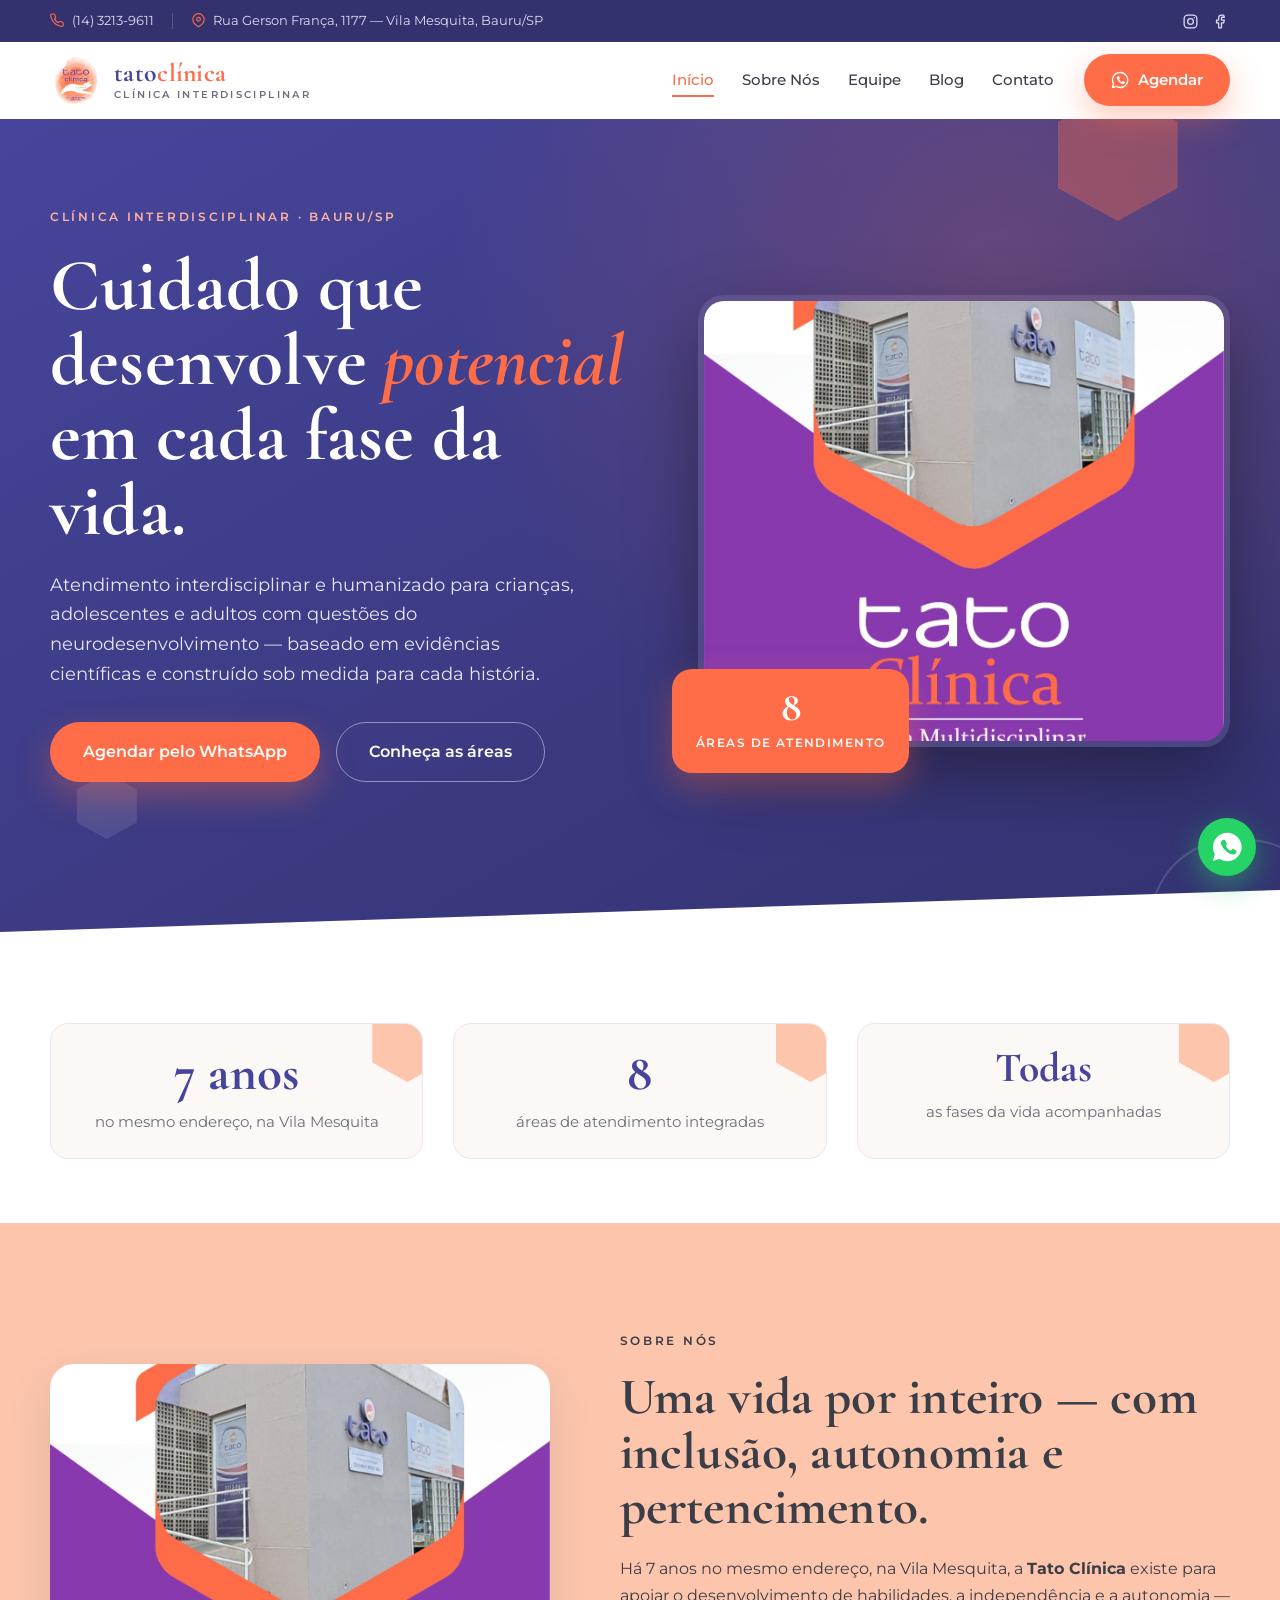
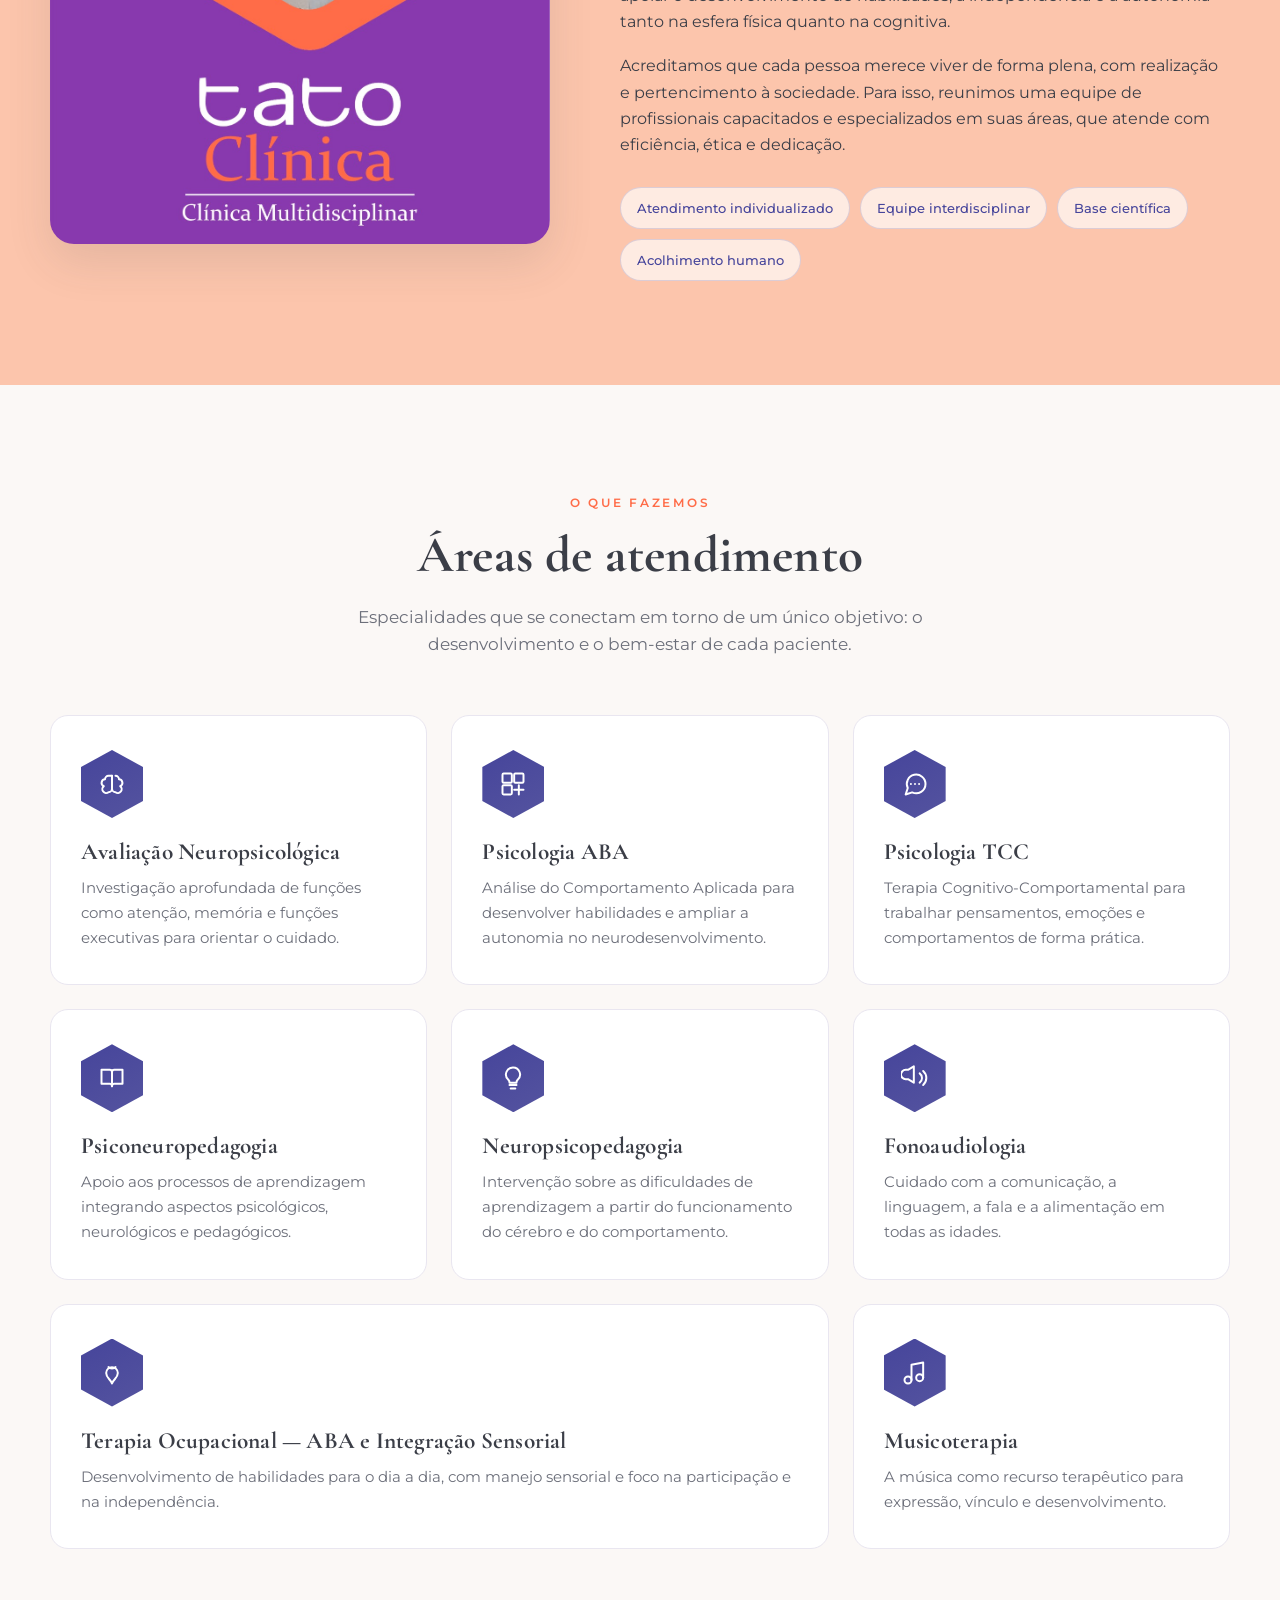
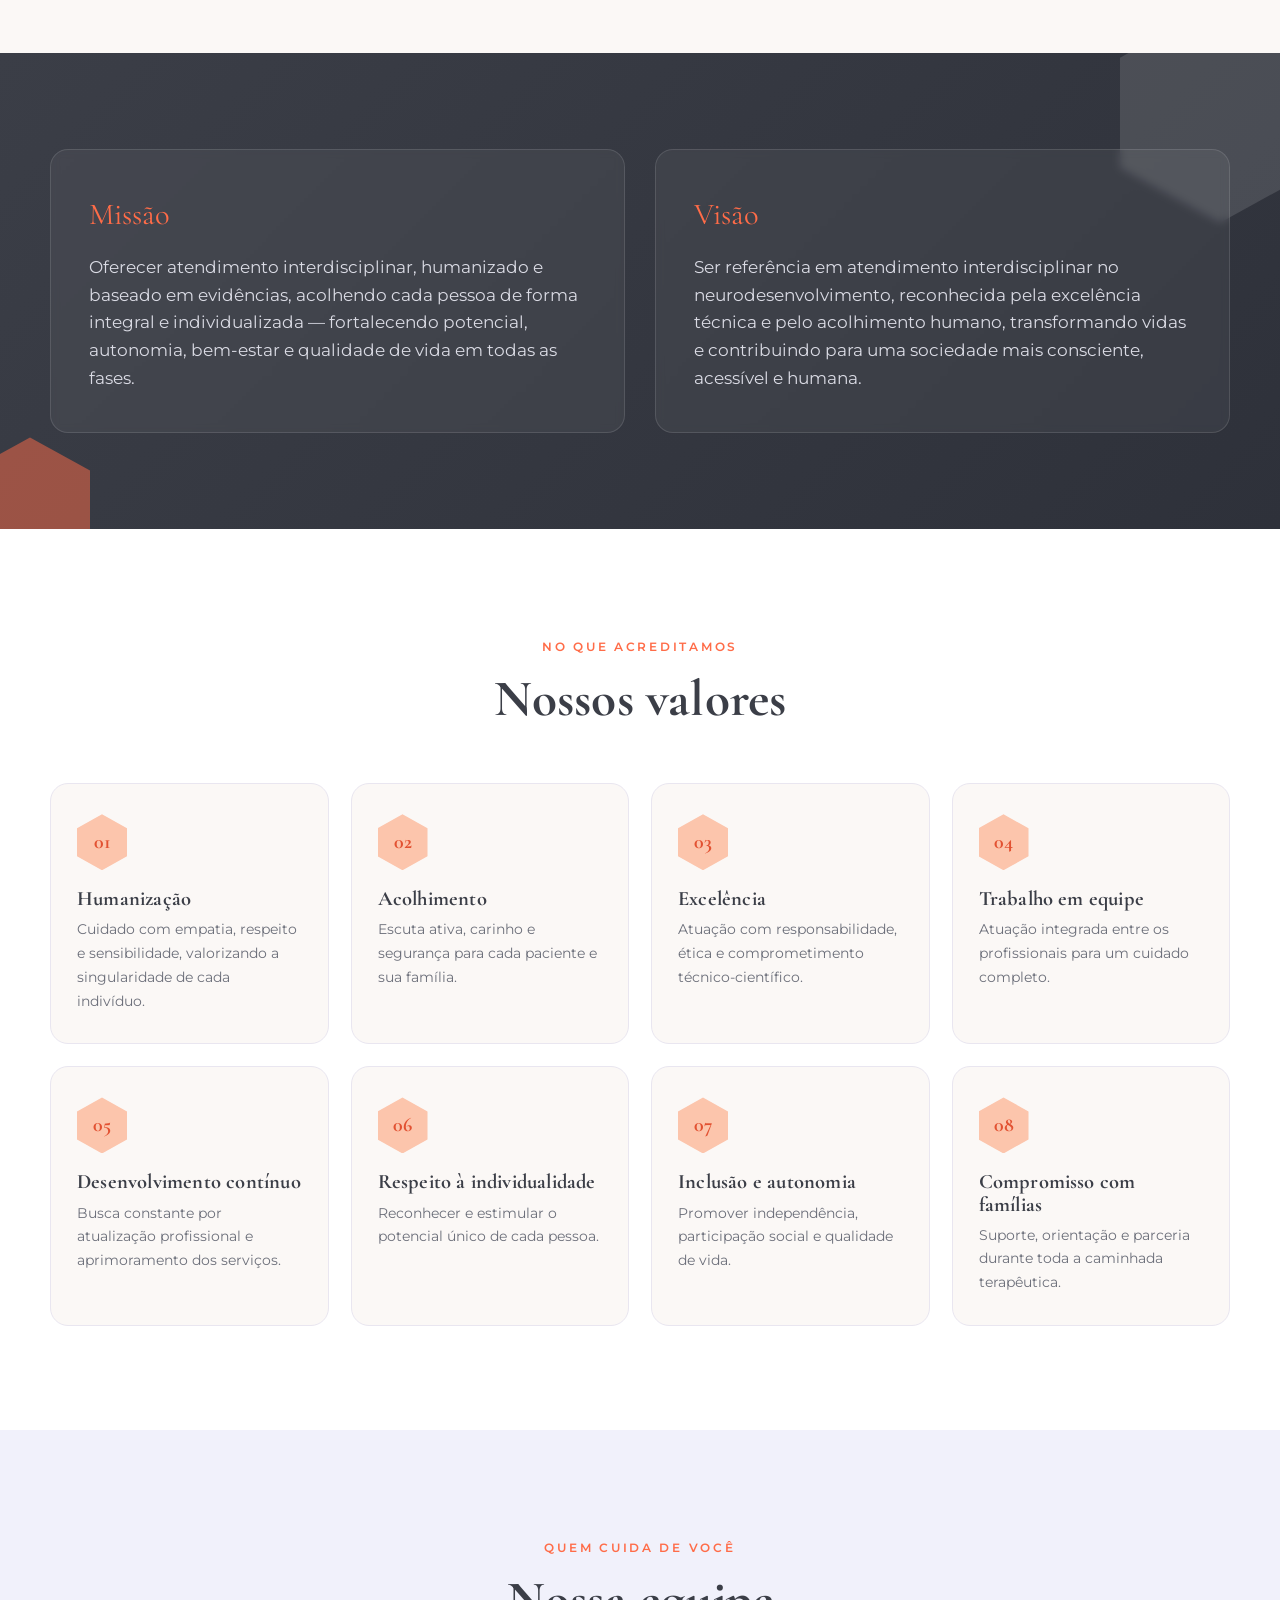
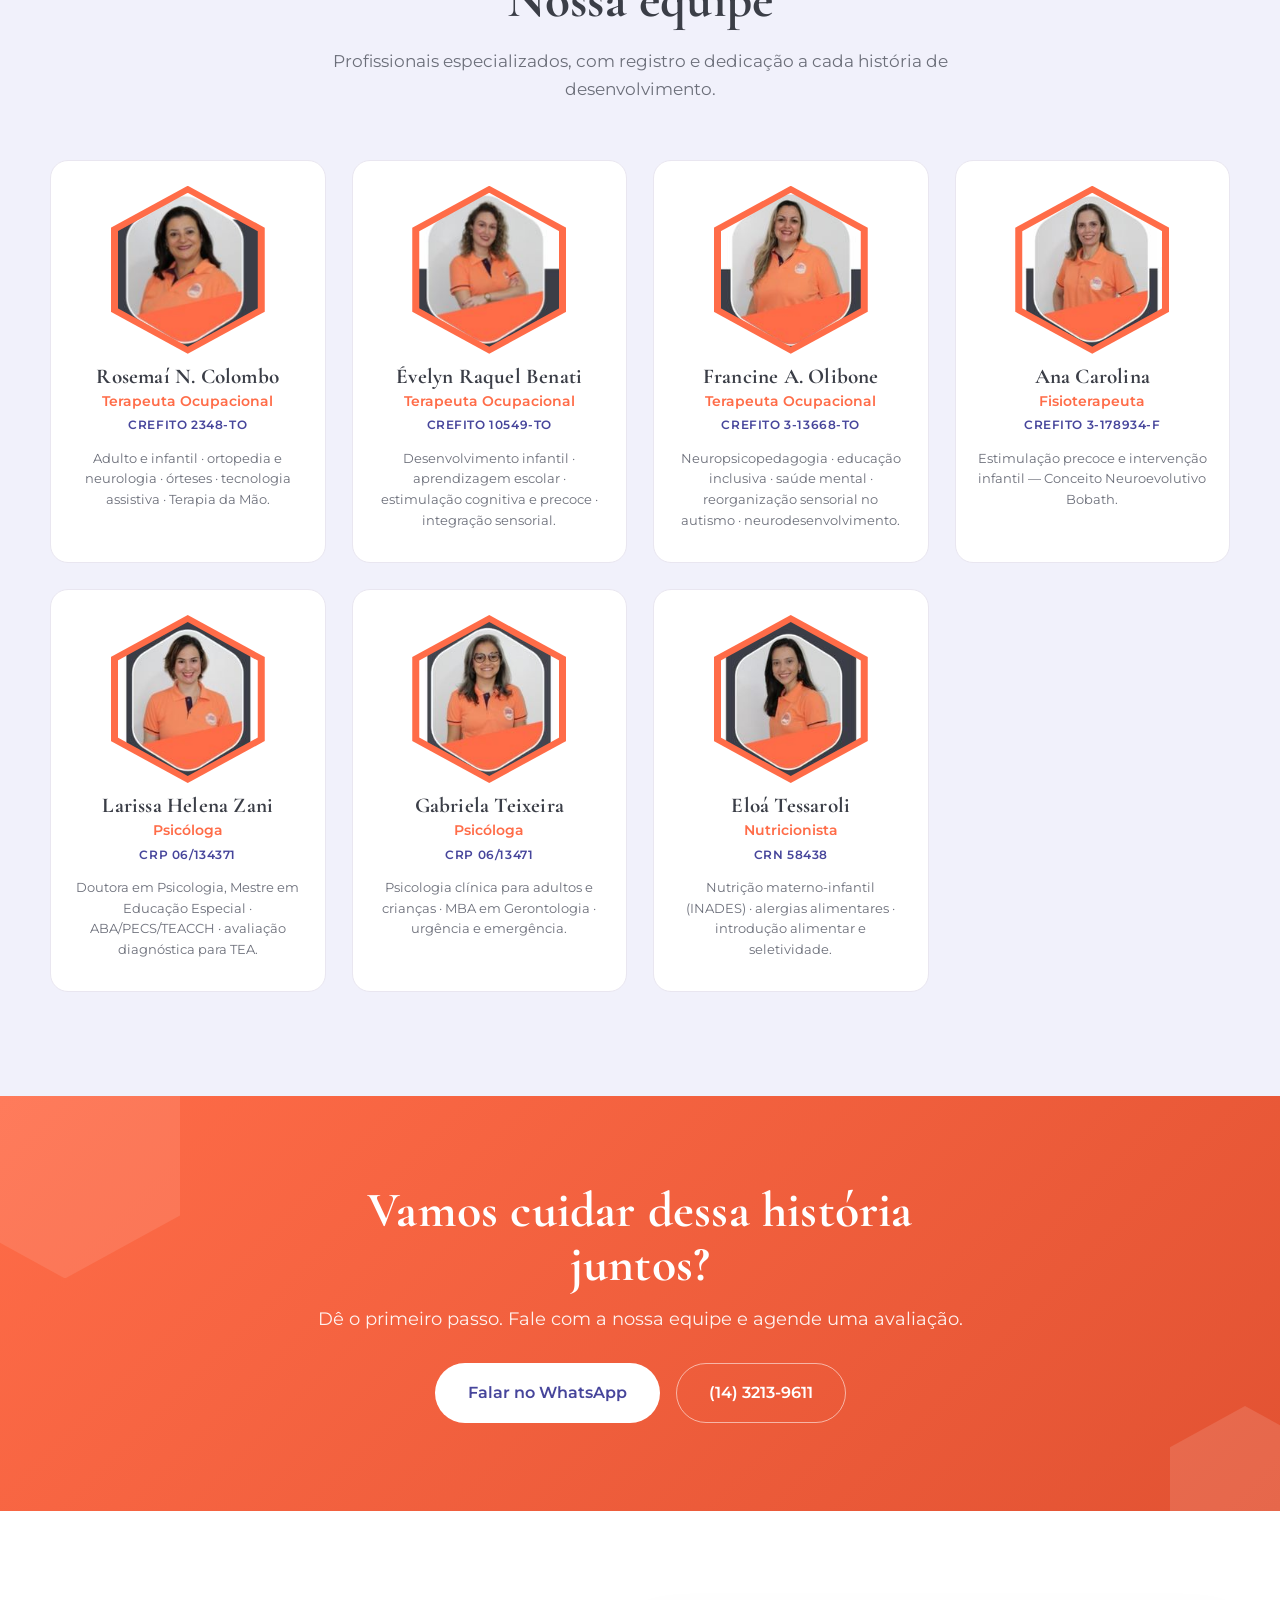
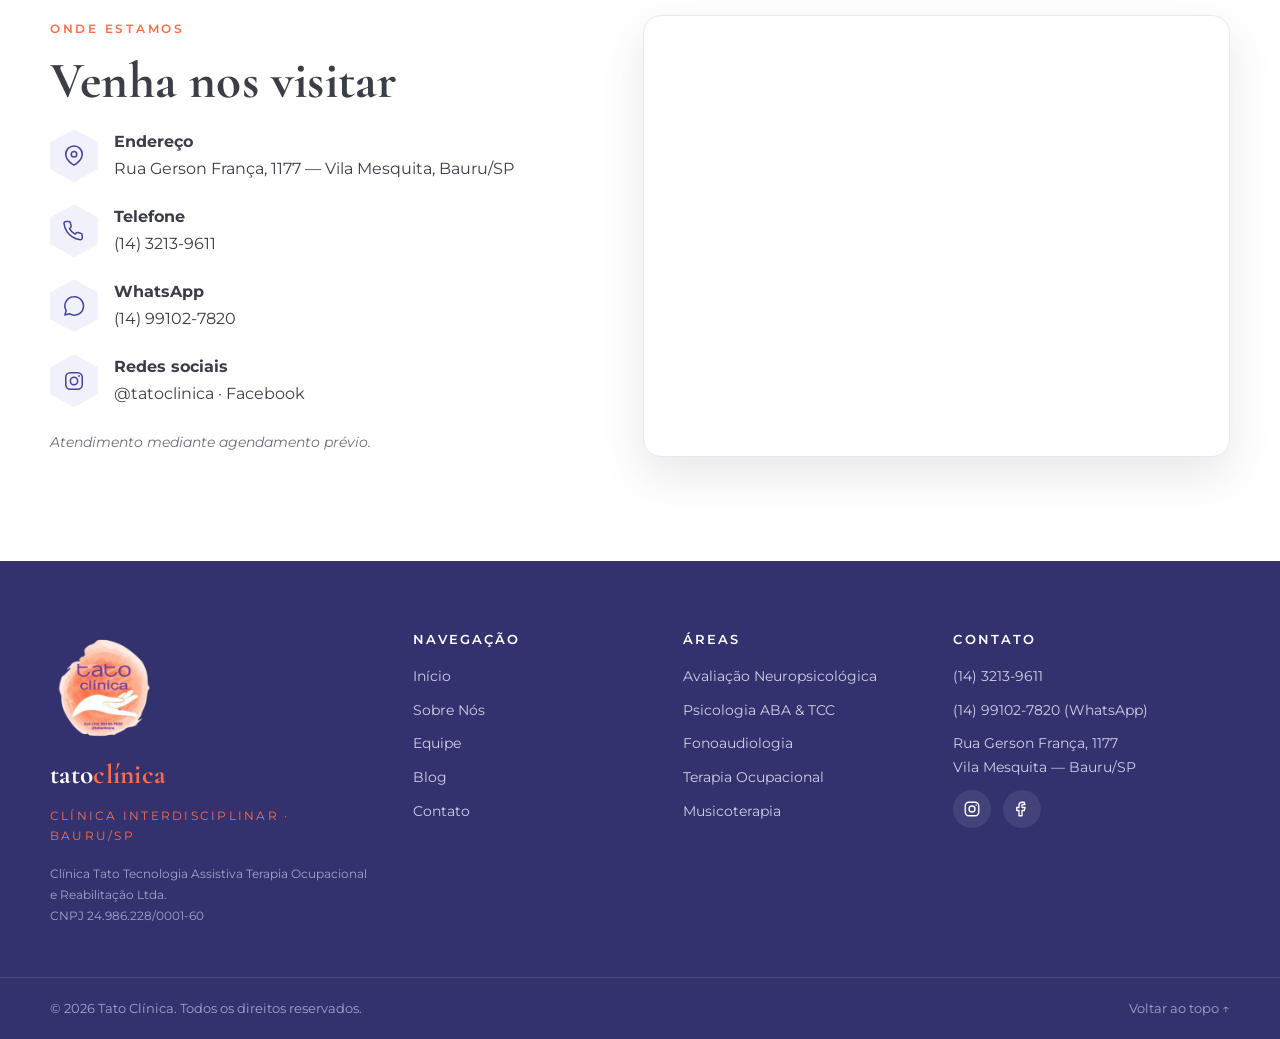
==== index.html @ 5f47b499 "feat: publicacao inicial do site Co-authored-by: Cursor <cursoragent@cursor.com>" ====
<!-- ===================== index.html ===================== -->
<!DOCTYPE html>
<html lang="pt-BR">
<head>
  <meta charset="UTF-8" />
  <meta name="viewport" content="width=device-width, initial-scale=1.0" />
  <title>Tato Clínica — Clínica Interdisciplinar em Bauru/SP</title>
  <meta name="description" content="Clínica interdisciplinar em Bauru/SP. Atendimento humanizado e baseado em evidências para crianças, adolescentes e adultos no neurodesenvolvimento. Há 7 anos na Vila Mesquita." />
  <link rel="apple-touch-icon" sizes="180x180" href="/apple-touch-icon.png" />
  <link rel="icon" type="image/png" sizes="32x32" href="/favicon-32x32.png" />
  <link rel="icon" type="image/png" sizes="16x16" href="/favicon-16x16.png" />
  <link rel="icon" href="/favicon.ico" />
  <link rel="manifest" href="/assets/img/site.webmanifest" />
  <meta name="theme-color" content="#ffffff" />

  <link rel="preconnect" href="https://fonts.googleapis.com">
  <link rel="preconnect" href="https://fonts.gstatic.com" crossorigin>
  <link href="https://fonts.googleapis.com/css2?family=Cormorant+Garamond:ital,wght@0,500;0,600;0,700;1,600&family=Montserrat:wght@400;500;600&display=swap" rel="stylesheet">

  <link rel="stylesheet" href="style.css" />
</head>
<body>

  <!-- ============ TOP BAR ============ -->
  <div class="topbar">
    <div class="container topbar__inner">
      <span class="topbar__item">
        <svg class="ic" viewBox="0 0 24 24" aria-hidden="true"><path d="M21 16.5v3a2 2 0 0 1-2.2 2 19.8 19.8 0 0 1-8.6-3.1 19.5 19.5 0 0 1-6-6A19.8 19.8 0 0 1 1.1 3.8 2 2 0 0 1 3.1 1.6h3a2 2 0 0 1 2 1.7c.1 1 .4 1.9.7 2.8a2 2 0 0 1-.5 2.1L7.1 9.4a16 16 0 0 0 6 6l1.2-1.2a2 2 0 0 1 2.1-.5c.9.3 1.8.6 2.8.7a2 2 0 0 1 1.7 2Z"/></svg>
        (14) 3213-9611
      </span>
      <span class="topbar__divider" aria-hidden="true"></span>
      <span class="topbar__item">
        <svg class="ic" viewBox="0 0 24 24" aria-hidden="true"><path d="M21 10c0 7-9 12-9 12s-9-5-9-12a9 9 0 0 1 18 0Z"/><circle cx="12" cy="10" r="3"/></svg>
        Rua Gerson França, 1177 — Vila Mesquita, Bauru/SP
      </span>
      <span class="topbar__social">
        <a href="https://instagram.com/tatoclinica" target="_blank" rel="noopener" aria-label="Instagram da Tato Clínica">
          <svg class="ic" viewBox="0 0 24 24" aria-hidden="true"><rect x="3" y="3" width="18" height="18" rx="5"/><circle cx="12" cy="12" r="4"/><circle cx="17.5" cy="6.5" r="1" fill="currentColor" stroke="none"/></svg>
        </a>
        <a href="https://facebook.com/tatoclinica" target="_blank" rel="noopener" aria-label="Facebook da Tato Clínica">
          <svg class="ic" viewBox="0 0 24 24" aria-hidden="true"><path d="M15 3h-3a4 4 0 0 0-4 4v3H5v4h3v7h4v-7h3l1-4h-4V7a1 1 0 0 1 1-1h3Z"/></svg>
        </a>
      </span>
    </div>
  </div>

  <!-- ============ HEADER / NAV ============ -->
  <header class="site-header" id="topo">
    <div class="container header__inner">
      <a href="/" class="brand" aria-label="Tato Clínica — início">
        <span class="brand__mark">
          <img src="assets/img/logo-fundo-claro-tatoclinica_.png" alt="Logo da Tato Clínica" />
        </span>
        <span class="brand__text">
          <span class="brand__word">tato<em>clínica</em></span>
          <span class="brand__sub">Clínica Interdisciplinar</span>
        </span>
      </a>

      <nav class="nav" id="primary-nav" aria-label="Navegação principal">
        <ul class="nav__list">
          <li><a href="/" class="nav__link is-active">Início</a></li>
          <li><a href="/sobre/" class="nav__link">Sobre Nós</a></li>
          <li><a href="/equipe/" class="nav__link">Equipe</a></li>
          <li><a href="/blog/" class="nav__link">Blog</a></li>
          <li><a href="/contato/" class="nav__link">Contato</a></li>
        </ul>
        <a class="btn btn--coral nav__cta" href="https://wa.me/5514991027820?text=Ol%C3%A1!%20Gostaria%20de%20agendar%20um%20atendimento%20na%20Tato%20Cl%C3%ADnica." target="_blank" rel="noopener">
          <svg class="ic" viewBox="0 0 24 24" aria-hidden="true"><path d="M12 2a10 10 0 0 0-8.6 15l-1.3 4.7 4.8-1.3A10 10 0 1 0 12 2Z"/><path d="M8.5 7.5c.3-.6.6-.6.9-.6h.7c.2 0 .5 0 .7.5l.9 2c.1.3.1.5 0 .7l-.5.7c-.1.2-.2.4 0 .7a7 7 0 0 0 3 3c.3.1.5.1.7-.1l.7-.8c.2-.2.4-.2.7-.1l2 1c.4.2.4.4.4.6 0 1.1-.9 2.1-2 2.2-.6 0-1.4.1-4.4-1.6a11 11 0 0 1-4-4.6c-.6-1.3-.6-2.4-.4-3z" fill="#fff" stroke="none"/></svg>
          Agendar
        </a>
        <button class="nav__close" id="navClose" aria-label="Fechar menu">&times;</button>
      </nav>

      <button class="hamburger" id="hamburger" aria-label="Abrir menu" aria-expanded="false" aria-controls="primary-nav">
        <span></span><span></span><span></span>
      </button>
    </div>
  </header>
  <div class="nav-overlay" id="navOverlay"></div>

  <main>

    <!-- ============ HERO ============ -->
    <section class="hero" id="inicio">
      <div class="hero__deco" aria-hidden="true">
        <span class="hex hex--a"></span>
        <span class="hex hex--b"></span>
        <span class="hex hex--c"></span>
        <span class="hex hex--ring"></span>
      </div>

      <div class="container hero__inner">
        <div class="hero__content">
          <p class="eyebrow eyebrow--light" data-reveal>Clínica Interdisciplinar · Bauru/SP</p>
          <h1 class="hero__title" data-reveal>
            Cuidado que desenvolve <em>potencial</em> em cada fase da vida.
          </h1>
          <p class="hero__lead" data-reveal>
            Atendimento interdisciplinar e humanizado para crianças, adolescentes e adultos com
            questões do neurodesenvolvimento — baseado em evidências científicas e construído
            sob medida para cada história.
          </p>
          <div class="hero__actions" data-reveal>
            <a class="btn btn--coral btn--lg" href="https://wa.me/5514991027820?text=Ol%C3%A1!%20Gostaria%20de%20agendar%20uma%20avalia%C3%A7%C3%A3o%20na%20Tato%20Cl%C3%ADnica." target="_blank" rel="noopener">
              Agendar pelo WhatsApp
            </a>
            <a class="btn btn--ghost btn--lg" href="#areas">Conheça as áreas</a>
          </div>
          <p class="hero__trust" data-reveal>
            <span class="hero__dot"></span> Há 7 anos no mesmo endereço, na Vila Mesquita.
          </p>
        </div>

        <div class="hero__visual" data-reveal>
          <figure class="hero__figure">
            <img src="assets/img/cartaz-tatoclinica.jpg" alt="Tato Clínica — ambiente de acolhimento e cuidado" loading="eager" />
          </figure>
          <div class="hero__badge">
            <strong>8</strong>
            <span>áreas de atendimento</span>
          </div>
        </div>
      </div>

      <div class="hero__wave" aria-hidden="true"></div>
    </section>

    <!-- ============ STATS ============ -->
    <section class="stats" aria-label="Números da clínica">
      <div class="container stats__grid">
        <div class="stat" data-reveal>
          <span class="stat__num" data-count="7" data-suffix=" anos">0</span>
          <span class="stat__label">no mesmo endereço, na Vila Mesquita</span>
        </div>
        <div class="stat" data-reveal>
          <span class="stat__num" data-count="8" data-suffix="">0</span>
          <span class="stat__label">áreas de atendimento integradas</span>
        </div>
        <div class="stat" data-reveal>
          <span class="stat__num stat__num--word">Todas</span>
          <span class="stat__label">as fases da vida acompanhadas</span>
        </div>
      </div>
    </section>

    <!-- ============ SOBRE ============ -->
    <section class="sobre" id="sobre">
      <div class="container sobre__grid">
        <div class="sobre__media" data-reveal>
          <div class="hexframe hexframe--lg">
            <img src="assets/img/cartaz-tatoclinica.jpg" alt="Equipe e ambiente da Tato Clínica" loading="lazy" />
          </div>
          <span class="hexframe__accent" aria-hidden="true"></span>
        </div>

        <div class="sobre__text">
          <p class="eyebrow" data-reveal>Sobre nós</p>
          <h2 class="section-title" data-reveal>
            Uma vida por inteiro — com inclusão, autonomia e pertencimento.
          </h2>
          <p data-reveal>
            Há 7 anos no mesmo endereço, na Vila Mesquita, a <strong>Tato Clínica</strong> existe
            para apoiar o desenvolvimento de habilidades, a independência e a autonomia — tanto na
            esfera física quanto na cognitiva.
          </p>
          <p data-reveal>
            Acreditamos que cada pessoa merece viver de forma plena, com realização e pertencimento
            à sociedade. Para isso, reunimos uma equipe de profissionais capacitados e especializados
            em suas áreas, que atende com eficiência, ética e dedicação.
          </p>
          <ul class="pills" data-reveal>
            <li>Atendimento individualizado</li>
            <li>Equipe interdisciplinar</li>
            <li>Base científica</li>
            <li>Acolhimento humano</li>
          </ul>
        </div>
      </div>
    </section>

    <!-- ============ ÁREAS DE ATENDIMENTO ============ -->
    <section class="areas" id="areas">
      <div class="container">
        <header class="section-head" data-reveal>
          <p class="eyebrow">O que fazemos</p>
          <h2 class="section-title">Áreas de atendimento</h2>
          <p class="section-sub">
            Especialidades que se conectam em torno de um único objetivo: o desenvolvimento e o
            bem-estar de cada paciente.
          </p>
        </header>

        <div class="areas__grid">
          <!-- 1 -->
          <article class="area-card" data-reveal>
            <span class="area-card__icon"><svg viewBox="0 0 24 24"><path d="M9 5a3 3 0 0 0-3 3 3 3 0 0 0-1 5.8A3 3 0 0 0 9 19a3 3 0 0 0 3-3V5a0 0 0 0 0 0 0Z"/><path d="M15 5a3 3 0 0 1 3 3 3 3 0 0 1 1 5.8A3 3 0 0 1 15 19a3 3 0 0 1-3-3V5"/></svg></span>
            <h3>Avaliação Neuropsicológica</h3>
            <p>Investigação aprofundada de funções como atenção, memória e funções executivas para orientar o cuidado.</p>
          </article>
          <!-- 2 -->
          <article class="area-card" data-reveal>
            <span class="area-card__icon"><svg viewBox="0 0 24 24"><rect x="3" y="3" width="8" height="8" rx="1"/><rect x="13" y="3" width="8" height="8" rx="1"/><rect x="3" y="13" width="8" height="8" rx="1"/><path d="M17 13v8M13 17h8"/></svg></span>
            <h3>Psicologia ABA</h3>
            <p>Análise do Comportamento Aplicada para desenvolver habilidades e ampliar a autonomia no neurodesenvolvimento.</p>
          </article>
          <!-- 3 -->
          <article class="area-card" data-reveal>
            <span class="area-card__icon"><svg viewBox="0 0 24 24"><path d="M21 12a8 8 0 0 1-11.4 7.2L4 21l1.8-5.6A8 8 0 1 1 21 12Z"/><path d="M8.5 12h.01M12 12h.01M15.5 12h.01"/></svg></span>
            <h3>Psicologia TCC</h3>
            <p>Terapia Cognitivo-Comportamental para trabalhar pensamentos, emoções e comportamentos de forma prática.</p>
          </article>
          <!-- 4 -->
          <article class="area-card" data-reveal>
            <span class="area-card__icon"><svg viewBox="0 0 24 24"><path d="M3 5h7a2 2 0 0 1 2 2v12a2 2 0 0 0-2-2H3Z"/><path d="M21 5h-7a2 2 0 0 0-2 2v12a2 2 0 0 1 2-2h7Z"/></svg></span>
            <h3>Psiconeuropedagogia</h3>
            <p>Apoio aos processos de aprendizagem integrando aspectos psicológicos, neurológicos e pedagógicos.</p>
          </article>
          <!-- 5 -->
          <article class="area-card" data-reveal>
            <span class="area-card__icon"><svg viewBox="0 0 24 24"><path d="M9 18h6M10 21h4"/><path d="M12 3a6 6 0 0 0-4 10.5c.6.6 1 1.3 1 2.1V16h6v-.4c0-.8.4-1.5 1-2.1A6 6 0 0 0 12 3Z"/></svg></span>
            <h3>Neuropsicopedagogia</h3>
            <p>Intervenção sobre as dificuldades de aprendizagem a partir do funcionamento do cérebro e do comportamento.</p>
          </article>
          <!-- 6 -->
          <article class="area-card" data-reveal>
            <span class="area-card__icon"><svg viewBox="0 0 24 24"><path d="M4 13a4 4 0 0 1 0-8h2l5-3v14l-5-3Z"/><path d="M16 8a5 5 0 0 1 0 8M19 6a8 8 0 0 1 0 12"/></svg></span>
            <h3>Fonoaudiologia</h3>
            <p>Cuidado com a comunicação, a linguagem, a fala e a alimentação em todas as idades.</p>
          </article>
          <!-- 7 -->
          <article class="area-card area-card--wide" data-reveal>
            <span class="area-card__icon"><svg viewBox="0 0 24 24"><path d="M12 21c-1-3.5-5-4.7-5-9a5 5 0 0 1 10 0c0 4.3-4 5.5-5 9Z"/><path d="M9 7c1 1.5 5 1.5 6 0"/></svg></span>
            <h3>Terapia Ocupacional — ABA e Integração Sensorial</h3>
            <p>Desenvolvimento de habilidades para o dia a dia, com manejo sensorial e foco na participação e na independência.</p>
          </article>
          <!-- 8 -->
          <article class="area-card" data-reveal>
            <span class="area-card__icon"><svg viewBox="0 0 24 24"><path d="M9 18V5l10-2v13"/><circle cx="6" cy="18" r="3"/><circle cx="16" cy="16" r="3"/></svg></span>
            <h3>Musicoterapia</h3>
            <p>A música como recurso terapêutico para expressão, vínculo e desenvolvimento.</p>
          </article>
        </div>
      </div>
    </section>

    <!-- ============ MISSÃO / VISÃO ============ -->
    <section class="purpose" id="proposito">
      <div class="purpose__deco" aria-hidden="true"><span class="hex hex--d"></span><span class="hex hex--e"></span></div>
      <div class="container purpose__grid">
        <article class="purpose__card" data-reveal>
          <span class="purpose__tag">Missão</span>
          <p>
            Oferecer atendimento interdisciplinar, humanizado e baseado em evidências, acolhendo
            cada pessoa de forma integral e individualizada — fortalecendo potencial, autonomia,
            bem-estar e qualidade de vida em todas as fases.
          </p>
        </article>
        <article class="purpose__card" data-reveal>
          <span class="purpose__tag">Visão</span>
          <p>
            Ser referência em atendimento interdisciplinar no neurodesenvolvimento, reconhecida pela
            excelência técnica e pelo acolhimento humano, transformando vidas e contribuindo para uma
            sociedade mais consciente, acessível e humana.
          </p>
        </article>
      </div>
    </section>

    <!-- ============ VALORES ============ -->
    <section class="values" id="valores">
      <div class="container">
        <header class="section-head" data-reveal>
          <p class="eyebrow">No que acreditamos</p>
          <h2 class="section-title">Nossos valores</h2>
        </header>

        <div class="values__grid">
          <article class="value" data-reveal><span class="value__hex">01</span><h3>Humanização</h3><p>Cuidado com empatia, respeito e sensibilidade, valorizando a singularidade de cada indivíduo.</p></article>
          <article class="value" data-reveal><span class="value__hex">02</span><h3>Acolhimento</h3><p>Escuta ativa, carinho e segurança para cada paciente e sua família.</p></article>
          <article class="value" data-reveal><span class="value__hex">03</span><h3>Excelência</h3><p>Atuação com responsabilidade, ética e comprometimento técnico-científico.</p></article>
          <article class="value" data-reveal><span class="value__hex">04</span><h3>Trabalho em equipe</h3><p>Atuação integrada entre os profissionais para um cuidado completo.</p></article>
          <article class="value" data-reveal><span class="value__hex">05</span><h3>Desenvolvimento contínuo</h3><p>Busca constante por atualização profissional e aprimoramento dos serviços.</p></article>
          <article class="value" data-reveal><span class="value__hex">06</span><h3>Respeito à individualidade</h3><p>Reconhecer e estimular o potencial único de cada pessoa.</p></article>
          <article class="value" data-reveal><span class="value__hex">07</span><h3>Inclusão e autonomia</h3><p>Promover independência, participação social e qualidade de vida.</p></article>
          <article class="value" data-reveal><span class="value__hex">08</span><h3>Compromisso com famílias</h3><p>Suporte, orientação e parceria durante toda a caminhada terapêutica.</p></article>
        </div>
      </div>
    </section>

    <!-- ============ EQUIPE ============ -->
    <section class="team" id="equipe">
      <div class="container">
        <header class="section-head" data-reveal>
          <p class="eyebrow">Quem cuida de você</p>
          <h2 class="section-title">Nossa equipe</h2>
          <p class="section-sub">Profissionais especializados, com registro e dedicação a cada história de desenvolvimento.</p>
        </header>

        <div class="team__grid">
          <article class="member" data-reveal>
            <div class="member__frame"><img src="assets/img/rosemari-equipe-tatoclinica-200x200.jpg" alt="Rosemaí N. Colombo" loading="lazy"></div>
            <h3>Rosemaí N. Colombo</h3>
            <p class="member__role">Terapeuta Ocupacional</p>
            <p class="member__reg">CREFITO 2348-TO</p>
            <p class="member__areas">Adulto e infantil · ortopedia e neurologia · órteses · tecnologia assistiva · Terapia da Mão.</p>
          </article>

          <article class="member" data-reveal>
            <div class="member__frame"><img src="assets/img/evelin-raquel-equipe-tatoclinica-200x200.jpg" alt="Évelyn Raquel Benati" loading="lazy"></div>
            <h3>Évelyn Raquel Benati</h3>
            <p class="member__role">Terapeuta Ocupacional</p>
            <p class="member__reg">CREFITO 10549-TO</p>
            <p class="member__areas">Desenvolvimento infantil · aprendizagem escolar · estimulação cognitiva e precoce · integração sensorial.</p>
          </article>

          <article class="member" data-reveal>
            <div class="member__frame"><img src="assets/img/francine-equipe-tatoclinica-200x200.jpg" alt="Francine A. Olibone" loading="lazy"></div>
            <h3>Francine A. Olibone</h3>
            <p class="member__role">Terapeuta Ocupacional</p>
            <p class="member__reg">CREFITO 3-13668-TO</p>
            <p class="member__areas">Neuropsicopedagogia · educação inclusiva · saúde mental · reorganização sensorial no autismo · neurodesenvolvimento.</p>
          </article>

          <article class="member" data-reveal>
            <div class="member__frame"><img src="assets/img/ana-carolina-equipe-tatoclinica-200x200.jpg" alt="Ana Carolina" loading="lazy"></div>
            <h3>Ana Carolina</h3>
            <p class="member__role">Fisioterapeuta</p>
            <p class="member__reg">CREFITO 3-178934-F</p>
            <p class="member__areas">Estimulação precoce e intervenção infantil — Conceito Neuroevolutivo Bobath.</p>
          </article>

          <article class="member" data-reveal>
            <div class="member__frame"><img src="assets/img/larissa-helena-equipe-tatoclinica-200x200.jpg" alt="Larissa Helena Zani" loading="lazy"></div>
            <h3>Larissa Helena Zani</h3>
            <p class="member__role">Psicóloga</p>
            <p class="member__reg">CRP 06/134371</p>
            <p class="member__areas">Doutora em Psicologia, Mestre em Educação Especial · ABA/PECS/TEACCH · avaliação diagnóstica para TEA.</p>
          </article>

          <article class="member" data-reveal>
            <div class="member__frame"><img src="assets/img/gabriela-teixeira-equipe-tatoclinica-200x200.jpg" alt="Gabriela Teixeira" loading="lazy"></div>
            <h3>Gabriela Teixeira</h3>
            <p class="member__role">Psicóloga</p>
            <p class="member__reg">CRP 06/13471</p>
            <p class="member__areas">Psicologia clínica para adultos e crianças · MBA em Gerontologia · urgência e emergência.</p>
          </article>

          <article class="member" data-reveal>
            <div class="member__frame"><img src="assets/img/eloa-equipe-tatoclinica-200x200.jpg" alt="Eloá Tessaroli" loading="lazy"></div>
            <h3>Eloá Tessaroli</h3>
            <p class="member__role">Nutricionista</p>
            <p class="member__reg">CRN 58438</p>
            <p class="member__areas">Nutrição materno-infantil (INADES) · alergias alimentares · introdução alimentar e seletividade.</p>
          </article>
        </div>
      </div>
    </section>

    <!-- ============ CTA BAND ============ -->
    <section class="cta-band">
      <div class="cta-band__deco" aria-hidden="true"><span class="hex hex--f"></span><span class="hex hex--g"></span></div>
      <div class="container cta-band__inner" data-reveal>
        <h2>Vamos cuidar dessa história juntos?</h2>
        <p>Dê o primeiro passo. Fale com a nossa equipe e agende uma avaliação.</p>
        <div class="cta-band__actions">
          <a class="btn btn--white btn--lg" href="https://wa.me/5514991027820?text=Ol%C3%A1!%20Gostaria%20de%20agendar%20uma%20avalia%C3%A7%C3%A3o%20na%20Tato%20Cl%C3%ADnica." target="_blank" rel="noopener">Falar no WhatsApp</a>
          <a class="btn btn--outline-light btn--lg" href="tel:+551432139611">(14) 3213-9611</a>
        </div>
      </div>
    </section>

    <!-- ============ CONTATO ============ -->
    <section class="contact" id="contato">
      <div class="container contact__grid">
        <div class="contact__info">
          <p class="eyebrow" data-reveal>Onde estamos</p>
          <h2 class="section-title" data-reveal>Venha nos visitar</h2>

          <ul class="contact__list">
            <li data-reveal>
              <span class="contact__ic"><svg viewBox="0 0 24 24"><path d="M21 10c0 7-9 12-9 12s-9-5-9-12a9 9 0 0 1 18 0Z"/><circle cx="12" cy="10" r="3"/></svg></span>
              <div><strong>Endereço</strong><br>Rua Gerson França, 1177 — Vila Mesquita, Bauru/SP</div>
            </li>
            <li data-reveal>
              <span class="contact__ic"><svg viewBox="0 0 24 24"><path d="M21 16.5v3a2 2 0 0 1-2.2 2 19.8 19.8 0 0 1-8.6-3.1 19.5 19.5 0 0 1-6-6A19.8 19.8 0 0 1 1.1 3.8 2 2 0 0 1 3.1 1.6h3a2 2 0 0 1 2 1.7c.1 1 .4 1.9.7 2.8a2 2 0 0 1-.5 2.1L7.1 9.4a16 16 0 0 0 6 6l1.2-1.2a2 2 0 0 1 2.1-.5c.9.3 1.8.6 2.8.7a2 2 0 0 1 1.7 2Z"/></svg></span>
              <div><strong>Telefone</strong><br><a href="tel:+551432139611">(14) 3213-9611</a></div>
            </li>
            <li data-reveal>
              <span class="contact__ic"><svg viewBox="0 0 24 24"><path d="M12 2a10 10 0 0 0-8.6 15l-1.3 4.7 4.8-1.3A10 10 0 1 0 12 2Z"/></svg></span>
              <div><strong>WhatsApp</strong><br><a href="https://wa.me/5514991027820" target="_blank" rel="noopener">(14) 99102-7820</a></div>
            </li>
            <li data-reveal>
              <span class="contact__ic"><svg viewBox="0 0 24 24"><rect x="3" y="3" width="18" height="18" rx="5"/><circle cx="12" cy="12" r="4"/><circle cx="17.5" cy="6.5" r="1" fill="currentColor" stroke="none"/></svg></span>
              <div><strong>Redes sociais</strong><br><a href="https://instagram.com/tatoclinica" target="_blank" rel="noopener">@tatoclinica</a> · <a href="https://facebook.com/tatoclinica" target="_blank" rel="noopener">Facebook</a></div>
            </li>
          </ul>
          <p class="contact__note" data-reveal>Atendimento mediante agendamento prévio.</p>
        </div>

        <div class="contact__map" data-reveal>
          <iframe
            title="Mapa — Tato Clínica, Rua Gerson França 1177, Vila Mesquita, Bauru/SP"
            src="https://www.google.com/maps?q=Rua+Gerson+Fran%C3%A7a+1177+Vila+Mesquita+Bauru+SP&output=embed"
            loading="lazy" referrerpolicy="no-referrer-when-downgrade" allowfullscreen></iframe>
        </div>
      </div>
    </section>

  </main>

  <!-- ============ FOOTER ============ -->
  <footer class="site-footer">
    <div class="container footer__grid">
      <div class="footer__brand">
        <img class="footer__logo" src="assets/img/logo-fundo-claro-tatoclinica_.png" alt="Logo da Tato Clínica">
        <span class="brand__word brand__word--light">tato<em>clínica</em></span>
        <p class="footer__tag">Clínica Interdisciplinar · Bauru/SP</p>
        <p class="footer__legal">Clínica Tato Tecnologia Assistiva Terapia Ocupacional e Reabilitação Ltda.<br>CNPJ 24.986.228/0001-60</p>
      </div>

      <nav class="footer__col" aria-label="Páginas">
        <h4>Navegação</h4>
        <a href="/">Início</a>
        <a href="/sobre/">Sobre Nós</a>
        <a href="/equipe/">Equipe</a>
        <a href="/blog/">Blog</a>
        <a href="/contato/">Contato</a>
      </nav>

      <nav class="footer__col" aria-label="Áreas">
        <h4>Áreas</h4>
        <a href="#areas">Avaliação Neuropsicológica</a>
        <a href="#areas">Psicologia ABA &amp; TCC</a>
        <a href="#areas">Fonoaudiologia</a>
        <a href="#areas">Terapia Ocupacional</a>
        <a href="#areas">Musicoterapia</a>
      </nav>

      <div class="footer__col footer__contact">
        <h4>Contato</h4>
        <a href="tel:+551432139611">(14) 3213-9611</a>
        <a href="https://wa.me/5514991027820" target="_blank" rel="noopener">(14) 99102-7820 (WhatsApp)</a>
        <span>Rua Gerson França, 1177<br>Vila Mesquita — Bauru/SP</span>
        <div class="footer__social">
          <a href="https://instagram.com/tatoclinica" target="_blank" rel="noopener" aria-label="Instagram"><svg class="ic" viewBox="0 0 24 24"><rect x="3" y="3" width="18" height="18" rx="5"/><circle cx="12" cy="12" r="4"/><circle cx="17.5" cy="6.5" r="1" fill="currentColor" stroke="none"/></svg></a>
          <a href="https://facebook.com/tatoclinica" target="_blank" rel="noopener" aria-label="Facebook"><svg class="ic" viewBox="0 0 24 24"><path d="M15 3h-3a4 4 0 0 0-4 4v3H5v4h3v7h4v-7h3l1-4h-4V7a1 1 0 0 1 1-1h3Z"/></svg></a>
        </div>
      </div>
    </div>

    <div class="footer__bar">
      <div class="container footer__bar-inner">
        <span>© <span id="year">2026</span> Tato Clínica. Todos os direitos reservados.</span>
        <a href="#topo" class="footer__top">Voltar ao topo ↑</a>
      </div>
    </div>
  </footer>

  <a class="wa-float" href="https://wa.me/5514991027820?text=Ol%C3%A1!%20Vim%20pelo%20site%20da%20Tato%20Cl%C3%ADnica." target="_blank" rel="noopener" aria-label="Fale conosco no WhatsApp">
    <svg viewBox="0 0 24 24" aria-hidden="true"><path d="M12 2a10 10 0 0 0-8.6 15l-1.3 4.7 4.8-1.3A10 10 0 1 0 12 2Z" fill="#fff"/><path d="M8.5 7.5c.3-.6.6-.6.9-.6h.7c.2 0 .5 0 .7.5l.9 2c.1.3.1.5 0 .7l-.5.7c-.1.2-.2.4 0 .7a7 7 0 0 0 3 3c.3.1.5.1.7-.1l.7-.8c.2-.2.4-.2.7-.1l2 1c.4.2.4.4.4.6 0 1.1-.9 2.1-2 2.2-.6 0-1.4.1-4.4-1.6a11 11 0 0 1-4-4.6c-.6-1.3-.6-2.4-.4-3z" fill="#25D366"/></svg>
  </a>

  <script src="script.js"></script>
</body>
</html>
---- style.css ----
/* ===================== style.css ===================== */
/* Tato Clínica — Clínica Interdisciplinar
   Paleta: Carvão #3B3E47 · Branco #FFF · Coral #FF6C48 · Roxo #46459B
            Coral-300 #FCC5AC (pêssego médio, fundos decorativos)
   Tipografia: Cormorant Garamond (títulos) + Montserrat (corpo)
   Motivo de marca: hexágono coral                                    */

:root{
  --carvao:#3B3E47;
  --branco:#FFFFFF;
  --coral:#FF6C48;
  --coral-700:#E25232;
  --coral-300:#FCC5AC;
  --coral-200:#FFE3DA;
  --roxo:#46459B;
  --roxo-800:#33326F;
  --roxo-600:#54539F;
  --roxo-300:#9897cf;
  --roxo-050:#F1F1FB;
  --warm:#FBF8F6;
  --ink:#3B3E47;
  --muted:#6c6f7a;
  --line:#e9e6f0;

  --font-display:'Cormorant Garamond', Georgia, serif;
  --font-body:'Montserrat', 'Helvetica Neue', Arial, sans-serif;

  --maxw:1180px;
  --radius:18px;
  --shadow-sm:0 4px 18px rgba(59,62,71,.07);
  --shadow-md:0 18px 45px rgba(59,62,71,.12);
  --shadow-coral:0 14px 34px rgba(255,108,72,.35);
  --ease:cubic-bezier(.22,.61,.36,1);
}

*{box-sizing:border-box;margin:0;padding:0}
html{scroll-behavior:smooth;-webkit-text-size-adjust:100%}
body{
  font-family:var(--font-body);
  color:var(--ink);
  background:var(--branco);
  line-height:1.65;
  font-weight:400;
  overflow-x:hidden;
}
img{max-width:100%;display:block}
a{color:inherit;text-decoration:none}
ul{list-style:none}
.container{width:min(100% - 40px, var(--maxw));margin-inline:auto}

/* ---------- Tipografia base ---------- */
h1,h2,h3,h4{font-family:var(--font-display);font-weight:700;line-height:1.08;color:var(--carvao);letter-spacing:.2px}
.section-title{font-size:clamp(2rem,4.6vw,3.2rem);margin-bottom:.4em}
.section-title em{font-style:italic;color:var(--coral)}
.section-head{max-width:680px;margin:0 auto 56px;text-align:center}
.section-sub{color:var(--muted);font-size:1.05rem}
.eyebrow{
  font-family:var(--font-body);font-weight:600;font-size:.78rem;
  text-transform:uppercase;letter-spacing:.22em;color:var(--coral);
  margin-bottom:14px;display:inline-block;
}
.eyebrow--light{color:#ffb3a0}
.ic{width:18px;height:18px;fill:none;stroke:currentColor;stroke-width:1.8;stroke-linecap:round;stroke-linejoin:round}

/* ---------- Botões ---------- */
.btn{
  --b:var(--coral);
  display:inline-flex;align-items:center;gap:9px;
  font-family:var(--font-body);font-weight:600;font-size:.92rem;
  padding:13px 26px;border-radius:999px;border:1.5px solid transparent;
  cursor:pointer;transition:transform .25s var(--ease), box-shadow .25s var(--ease), background .25s, color .25s;
  white-space:nowrap;
}
.btn--lg{padding:16px 32px;font-size:1rem}
.btn--coral{background:var(--coral);color:#fff;box-shadow:var(--shadow-coral)}
.btn--coral:hover{background:var(--coral-700);transform:translateY(-3px)}
.btn--coral .ic{stroke:#fff}
.btn--ghost{background:transparent;color:#fff;border-color:rgba(255,255,255,.45)}
.btn--ghost:hover{background:rgba(255,255,255,.12);transform:translateY(-3px)}
.btn--white{background:#fff;color:var(--roxo)}
.btn--white:hover{transform:translateY(-3px);box-shadow:0 16px 34px rgba(0,0,0,.18)}
.btn--outline-light{background:transparent;color:#fff;border-color:rgba(255,255,255,.55)}
.btn--outline-light:hover{background:rgba(255,255,255,.12);transform:translateY(-3px)}

/* ---------- Top bar ---------- */
.topbar{background:var(--roxo-800);color:#dcdcf2;font-size:.8rem}
.topbar__inner{display:flex;align-items:center;gap:18px;min-height:42px;flex-wrap:wrap}
.topbar__item{display:inline-flex;align-items:center;gap:7px}
.topbar__item .ic{width:15px;height:15px;color:var(--coral)}
.topbar__divider{width:1px;height:16px;background:rgba(255,255,255,.18)}
.topbar__social{margin-left:auto;display:flex;gap:14px}
.topbar__social a{display:inline-flex;transition:color .2s}
.topbar__social a:hover{color:var(--coral)}
.topbar__social .ic{width:17px;height:17px}

/* ---------- Header / Nav ---------- */
.site-header{position:sticky;top:0;z-index:60;background:rgba(255,255,255,.92);backdrop-filter:blur(10px);border-bottom:1px solid transparent;transition:box-shadow .3s, border-color .3s, background .3s}
.site-header.is-scrolled{box-shadow:0 6px 24px rgba(59,62,71,.08);border-color:var(--line)}
.header__inner{display:flex;align-items:center;gap:24px;min-height:76px}

.brand{display:flex;align-items:center;gap:12px}
.brand__mark{width:52px;height:52px;flex:none;display:block}
.brand__mark img{width:100%;height:100%;object-fit:contain}
.brand__text{display:flex;flex-direction:column;line-height:1}
.brand__word{font-family:var(--font-display);font-weight:700;font-size:1.6rem;color:var(--roxo);letter-spacing:.3px}
.brand__word em{font-style:normal;color:var(--coral)}
.brand__word--light{color:#fff;font-size:1.7rem}
.brand__word--light em{color:var(--coral)}
.brand__sub{font-family:var(--font-body);font-size:.62rem;font-weight:600;letter-spacing:.24em;text-transform:uppercase;color:var(--muted);margin-top:4px}

.nav{display:flex;align-items:center;gap:30px;margin-left:auto}
.nav__list{display:flex;gap:28px}
.nav__link{position:relative;font-weight:500;font-size:.95rem;color:var(--carvao);padding:6px 0;transition:color .2s}
.nav__link::after{content:"";position:absolute;left:0;bottom:-2px;width:0;height:2px;background:var(--coral);transition:width .3s var(--ease)}
.nav__link:hover,.nav__link.is-active{color:var(--coral)}
.nav__link:hover::after,.nav__link.is-active::after{width:100%}
.nav__close{display:none;background:none;border:0;font-size:2.2rem;color:#fff;cursor:pointer;line-height:1}

.hamburger{display:none;flex-direction:column;gap:5px;background:none;border:0;cursor:pointer;padding:8px}
.hamburger span{width:26px;height:2.5px;background:var(--carvao);border-radius:2px;transition:.3s var(--ease)}
.nav-overlay{position:fixed;inset:0;background:rgba(51,50,111,.45);opacity:0;visibility:hidden;transition:.3s;z-index:55}
.nav-overlay.is-open{opacity:1;visibility:visible}

/* ---------- Hexágonos decorativos ---------- */
.hex{
  position:absolute;display:block;
  background:var(--coral);
  clip-path:polygon(50% 0,100% 25%,100% 75%,50% 100%,0 75%,0 25%);
  opacity:.5;
}
.hex--ring{
  background:none;border:2px solid rgba(255,255,255,.35);
  clip-path:none;border-radius:0;
  -webkit-mask:none;
}

/* ---------- Hero ---------- */
.hero{position:relative;background:linear-gradient(150deg,var(--roxo) 0%,var(--roxo-800) 100%);color:#fff;overflow:hidden;padding:84px 0 120px}
.hero::before{content:"";position:absolute;inset:0;background:radial-gradient(circle at 78% 18%, rgba(255,108,72,.20), transparent 45%);pointer-events:none}
.hero__deco{position:absolute;inset:0;pointer-events:none}
.hero__deco .hex--a{width:120px;height:132px;top:-30px;right:8%;opacity:.35;animation:float 9s ease-in-out infinite}
.hero__deco .hex--b{width:60px;height:66px;bottom:120px;left:6%;background:#fff;opacity:.10;animation:float 7s ease-in-out infinite reverse}
.hero__deco .hex--c{width:34px;height:38px;top:40%;right:42%;opacity:.4;animation:float 8s ease-in-out infinite}
.hero__deco .hex--ring{width:180px;height:180px;border-radius:46%;bottom:-60px;right:-50px;opacity:.4}

.hero__inner{position:relative;display:grid;grid-template-columns:1.05fr .95fr;gap:60px;align-items:center}
.hero__title{font-size:clamp(2.6rem,6vw,4.6rem);line-height:1.02;color:#fff;margin:6px 0 22px}
.hero__title em{font-style:italic;color:var(--coral)}
.hero__lead{font-size:1.12rem;color:#e6e6f5;max-width:540px;margin-bottom:34px}
.hero__actions{display:flex;gap:16px;flex-wrap:wrap;margin-bottom:30px}
.hero__trust{display:inline-flex;align-items:center;gap:10px;font-size:.92rem;color:#c8c8e8}
.hero__dot{width:9px;height:9px;border-radius:50%;background:var(--coral);box-shadow:0 0 0 5px rgba(255,108,72,.22)}

.hero__visual{position:relative}
.hero__figure{position:relative;border-radius:26px;overflow:hidden;box-shadow:0 30px 70px rgba(0,0,0,.35);border:6px solid rgba(255,255,255,.08)}
.hero__figure img{width:100%;height:440px;object-fit:cover}
.hero__badge{position:absolute;bottom:-26px;left:-26px;background:var(--coral);color:#fff;border-radius:20px;padding:18px 24px;text-align:center;box-shadow:var(--shadow-coral)}
.hero__badge strong{font-family:var(--font-display);font-size:2.6rem;display:block;line-height:1}
.hero__badge span{font-size:.74rem;font-weight:600;text-transform:uppercase;letter-spacing:.12em}
.hero__wave{position:absolute;left:0;right:0;bottom:-1px;height:70px;background:var(--branco);clip-path:polygon(0 60%,100% 0,100% 100%,0 100%)}

/* ---------- Stats ---------- */
.stats{background:var(--branco);padding:64px 0}
.stats__grid{display:grid;grid-template-columns:repeat(3,1fr);gap:30px}
.stat{text-align:center;padding:24px;border-radius:var(--radius);background:var(--warm);border:1px solid var(--line);position:relative;overflow:hidden}
.stat::before{content:"";position:absolute;top:-20px;right:-20px;width:70px;height:78px;background:var(--coral-300);clip-path:polygon(50% 0,100% 25%,100% 75%,50% 100%,0 75%,0 25%)}
.stat__num{font-family:var(--font-display);font-weight:700;font-size:3.2rem;color:var(--roxo);line-height:1;display:block;position:relative}
.stat__num--word{font-size:2.6rem}
.stat__label{display:block;margin-top:10px;color:var(--muted);font-size:.95rem;position:relative}

/* ---------- Sobre ---------- */
.sobre{padding:104px 0;background:var(--coral-300)}
.sobre__grid{display:grid;grid-template-columns:.9fr 1.1fr;gap:70px;align-items:center}
.sobre__media{position:relative}
.hexframe{position:relative;border-radius:24px;overflow:hidden;box-shadow:var(--shadow-md)}
.hexframe img{width:100%;height:480px;object-fit:cover}
.hexframe__accent{position:absolute;width:130px;height:144px;background:var(--coral);clip-path:polygon(50% 0,100% 25%,100% 75%,50% 100%,0 75%,0 25%);top:-34px;left:-34px;z-index:-1;opacity:.9}
.sobre__media::after{content:"";position:absolute;width:90px;height:100px;border:2px solid var(--roxo-300);clip-path:polygon(50% 0,100% 25%,100% 75%,50% 100%,0 75%,0 25%);bottom:-30px;right:-22px;z-index:-1}
.sobre__text p{margin-bottom:18px;color:var(--carvao)}
.sobre__text strong{color:var(--carvao)}
.pills{display:flex;flex-wrap:wrap;gap:10px;margin-top:28px}
.pills li{background:rgba(255,255,255,.65);color:var(--roxo);font-size:.84rem;font-weight:500;padding:9px 16px;border-radius:999px;border:1px solid rgba(70,69,155,.18)}

/* ---------- Áreas ---------- */
.areas{padding:104px 0;background:var(--warm)}
.areas__grid{display:grid;grid-template-columns:repeat(3,1fr);gap:24px}
.area-card{background:#fff;border:1px solid var(--line);border-radius:var(--radius);padding:34px 30px;transition:transform .35s var(--ease), box-shadow .35s var(--ease), border-color .35s;position:relative;overflow:hidden}
.area-card::after{content:"";position:absolute;inset:0;background:linear-gradient(180deg,transparent 60%,rgba(70,69,155,.04));opacity:0;transition:.35s}
.area-card:hover{transform:translateY(-8px);box-shadow:var(--shadow-md);border-color:transparent}
.area-card:hover::after{opacity:1}
.area-card--wide{grid-column:span 2}
.area-card__icon{display:grid;place-items:center;width:62px;height:68px;margin-bottom:22px;background:linear-gradient(150deg,var(--roxo),var(--roxo-600));clip-path:polygon(50% 0,100% 25%,100% 75%,50% 100%,0 75%,0 25%);transition:.35s var(--ease)}
.area-card__icon svg{width:28px;height:28px;fill:none;stroke:#fff;stroke-width:1.7;stroke-linecap:round;stroke-linejoin:round}
.area-card:hover .area-card__icon{background:linear-gradient(150deg,var(--coral),var(--coral-700));transform:rotate(-6deg) scale(1.05)}
.area-card h3{font-size:1.45rem;margin-bottom:10px}
.area-card p{color:var(--muted);font-size:.95rem}

/* ---------- Missão / Visão ---------- */
.purpose{position:relative;background:linear-gradient(135deg,var(--carvao),#2e313a);color:#fff;padding:96px 0;overflow:hidden}
.purpose__deco .hex--d{width:200px;height:220px;top:-50px;right:-40px;opacity:.12;background:#fff}
.purpose__deco .hex--e{width:120px;height:132px;bottom:-40px;left:-30px;opacity:.5}
.purpose__grid{position:relative;display:grid;grid-template-columns:1fr 1fr;gap:30px}
.purpose__card{background:rgba(255,255,255,.05);border:1px solid rgba(255,255,255,.12);border-radius:var(--radius);padding:40px 38px;backdrop-filter:blur(4px);transition:transform .35s var(--ease), background .35s}
.purpose__card:hover{transform:translateY(-6px);background:rgba(255,255,255,.08)}
.purpose__tag{font-family:var(--font-display);font-size:1.9rem;color:var(--coral);display:block;margin-bottom:14px}
.purpose__card p{color:#dadbe4;font-size:1.05rem}

/* ---------- Valores ---------- */
.values{padding:104px 0;background:var(--branco)}
.values__grid{display:grid;grid-template-columns:repeat(4,1fr);gap:22px}
.value{padding:30px 26px;border-radius:var(--radius);background:var(--warm);border:1px solid var(--line);transition:transform .3s var(--ease), box-shadow .3s}
.value:hover{transform:translateY(-6px);box-shadow:var(--shadow-sm);background:#fff}
.value__hex{display:grid;place-items:center;width:50px;height:56px;margin-bottom:18px;background:var(--coral-300);color:var(--coral-700);font-family:var(--font-display);font-weight:700;font-size:1.25rem;clip-path:polygon(50% 0,100% 25%,100% 75%,50% 100%,0 75%,0 25%)}
.value h3{font-size:1.28rem;margin-bottom:8px}
.value p{color:var(--muted);font-size:.9rem}

/* ---------- Equipe ---------- */
.team{padding:104px 0;background:var(--roxo-050)}
.team__grid{display:grid;grid-template-columns:repeat(4,1fr);gap:26px}
.member{background:#fff;border:1px solid var(--line);border-radius:var(--radius);padding:32px 22px;text-align:center;transition:transform .35s var(--ease), box-shadow .35s}
.member:hover{transform:translateY(-8px);box-shadow:var(--shadow-md)}
.member__frame{width:140px;height:154px;margin:0 auto 18px;position:relative}
.member__frame::before{content:"";position:absolute;inset:-7px;background:var(--coral);clip-path:polygon(50% 0,100% 25%,100% 75%,50% 100%,0 75%,0 25%);transition:.35s var(--ease)}
.member:hover .member__frame::before{background:var(--roxo);transform:rotate(6deg)}
.member__frame img{position:relative;width:100%;height:100%;object-fit:cover;clip-path:polygon(50% 0,100% 25%,100% 75%,50% 100%,0 75%,0 25%)}
.member h3{font-size:1.32rem;margin-bottom:2px}
.member__role{color:var(--coral);font-weight:600;font-size:.86rem}
.member__reg{color:var(--roxo);font-size:.74rem;font-weight:600;letter-spacing:.05em;margin:4px 0 12px}
.member__areas{color:var(--muted);font-size:.83rem;line-height:1.55}

/* ---------- CTA band ---------- */
.cta-band{position:relative;background:linear-gradient(135deg,var(--coral),var(--coral-700));color:#fff;padding:88px 0;overflow:hidden;text-align:center}
.cta-band__deco .hex--f{width:230px;height:252px;top:-70px;left:-50px;background:#fff;opacity:.10}
.cta-band__deco .hex--g{width:150px;height:165px;bottom:-60px;right:-40px;background:#fff;opacity:.12}
.cta-band__inner{position:relative;max-width:680px;margin:0 auto}
.cta-band h2{color:#fff;font-size:clamp(2rem,4.5vw,3.1rem);margin-bottom:12px}
.cta-band p{font-size:1.1rem;color:rgba(255,255,255,.92);margin-bottom:30px}
.cta-band__actions{display:flex;gap:16px;justify-content:center;flex-wrap:wrap}

/* ---------- Contato ---------- */
.contact{padding:104px 0;background:var(--branco)}
.contact__grid{display:grid;grid-template-columns:1fr 1.1fr;gap:60px;align-items:start}
.contact__list{margin-top:18px;display:flex;flex-direction:column;gap:22px}
.contact__list li{display:flex;gap:16px;align-items:flex-start}
.contact__ic{flex:none;display:grid;place-items:center;width:48px;height:53px;background:var(--roxo-050);color:var(--roxo);clip-path:polygon(50% 0,100% 25%,100% 75%,50% 100%,0 75%,0 25%)}
.contact__ic svg{width:22px;height:22px;fill:none;stroke:currentColor;stroke-width:1.7;stroke-linecap:round;stroke-linejoin:round}
.contact__list strong{color:var(--carvao)}
.contact__list a:hover{color:var(--coral)}
.contact__note{margin-top:24px;font-size:.88rem;color:var(--muted);font-style:italic}
.contact__map{border-radius:var(--radius);overflow:hidden;box-shadow:var(--shadow-md);border:1px solid var(--line)}
.contact__map iframe{width:100%;height:440px;border:0;display:block;filter:grayscale(.15)}

/* ---------- Footer ---------- */
.site-footer{background:var(--roxo-800);color:#cfcfe6}
.footer__grid{display:grid;grid-template-columns:1.4fr 1fr 1fr 1.2fr;gap:40px;padding:72px 0 50px}
.footer__logo{width:108px;height:auto;margin-bottom:12px}
.footer__tag{font-size:.78rem;letter-spacing:.18em;text-transform:uppercase;color:var(--coral);margin:8px 0 16px}
.footer__legal{font-size:.78rem;color:#a3a3cc;line-height:1.7}
.footer__col h4{font-family:var(--font-body);font-size:.8rem;text-transform:uppercase;letter-spacing:.16em;color:#fff;margin-bottom:18px;font-weight:600}
.footer__col a,.footer__col span{display:block;color:#cfcfe6;font-size:.9rem;margin-bottom:10px;transition:color .2s}
.footer__col a:hover{color:var(--coral)}
.footer__social{display:flex;gap:12px;margin-top:8px}
.footer__social a{display:inline-flex;width:38px;height:38px;border-radius:50%;background:rgba(255,255,255,.08);align-items:center;justify-content:center;margin:0}
.footer__social a:hover{background:var(--coral)}
.footer__social .ic{width:18px;height:18px;color:#fff}
.footer__bar{border-top:1px solid rgba(255,255,255,.1)}
.footer__bar-inner{display:flex;justify-content:space-between;align-items:center;padding:20px 0;font-size:.82rem;color:#a3a3cc;flex-wrap:wrap;gap:10px}
.footer__top:hover{color:var(--coral)}

/* ---------- WhatsApp flutuante ---------- */
.wa-float{position:fixed;bottom:24px;right:24px;width:58px;height:58px;border-radius:50%;background:#25D366;display:grid;place-items:center;box-shadow:0 10px 28px rgba(37,211,102,.45);z-index:70;transition:transform .25s var(--ease);animation:pulse 2.4s infinite}
.wa-float:hover{transform:scale(1.08)}
.wa-float svg{width:34px;height:34px}

/* ---------- Animações ---------- */
@keyframes float{0%,100%{transform:translateY(0) rotate(0)}50%{transform:translateY(-18px) rotate(8deg)}}
@keyframes pulse{0%{box-shadow:0 10px 28px rgba(37,211,102,.45),0 0 0 0 rgba(37,211,102,.5)}70%{box-shadow:0 10px 28px rgba(37,211,102,.45),0 0 0 16px rgba(37,211,102,0)}100%{box-shadow:0 10px 28px rgba(37,211,102,.45),0 0 0 0 rgba(37,211,102,0)}}

[data-reveal]{opacity:0;transform:translateY(28px);transition:opacity .7s var(--ease), transform .7s var(--ease)}
[data-reveal].is-visible{opacity:1;transform:none}
/* stagger dentro de grids */
.areas__grid [data-reveal].is-visible,
.values__grid [data-reveal].is-visible,
.team__grid [data-reveal].is-visible{transition-delay:var(--d,0s)}

/* ---------- Responsivo ---------- */
@media (max-width:980px){
  .hero__inner,.sobre__grid,.contact__grid{grid-template-columns:1fr}
  .hero__visual{order:-1;max-width:520px}
  .hero__badge{left:auto;right:-10px}
  .areas__grid,.values__grid,.team__grid{grid-template-columns:repeat(2,1fr)}
  .area-card--wide{grid-column:span 2}
  .purpose__grid{grid-template-columns:1fr}
  .footer__grid{grid-template-columns:1fr 1fr}
}
@media (max-width:760px){
  .topbar__item:nth-child(3),.topbar__divider{display:none}
  .hamburger{display:flex;margin-left:auto}
  .nav{
    position:fixed;top:0;right:0;height:100dvh;width:min(82%,340px);
    background:var(--roxo-800);flex-direction:column;align-items:flex-start;
    padding:90px 32px 40px;gap:0;margin:0;z-index:60;
    transform:translateX(100%);transition:transform .35s var(--ease);
  }
  .nav.is-open{transform:translateX(0)}
  .nav__list{flex-direction:column;gap:6px;width:100%}
  .nav__link{color:#fff;font-size:1.1rem;display:block;padding:12px 0;border-bottom:1px solid rgba(255,255,255,.1);width:100%}
  .nav__link::after{display:none}
  .nav__cta{margin-top:22px;width:100%;justify-content:center}
  .nav__close{display:block;position:absolute;top:22px;right:26px}
}
@media (max-width:560px){
  .stats__grid{grid-template-columns:1fr;gap:16px}
  .areas__grid,.values__grid,.team__grid{grid-template-columns:1fr}
  .area-card--wide{grid-column:span 1}
  .hero{padding:56px 0 90px}
  .hero__figure img{height:320px}
  .cta-band__actions{flex-direction:column}
  .btn{width:100%;justify-content:center}
  .footer__grid{grid-template-columns:1fr}
}

/* ---------- Hero de páginas internas ---------- */
.page-hero{
  position:relative;
  background:linear-gradient(150deg,var(--roxo) 0%,var(--roxo-800) 100%);
  color:#fff;overflow:hidden;padding:80px 0 110px;text-align:center;
}
.page-hero::before{
  content:"";position:absolute;inset:0;
  background:radial-gradient(circle at 70% 20%, rgba(255,108,72,.18), transparent 45%);
  pointer-events:none;
}
.page-hero__inner{position:relative;max-width:720px;margin:0 auto}
.page-hero__title{font-size:clamp(2.2rem,5vw,3.8rem);color:#fff;margin:10px 0 20px;line-height:1.06}
.page-hero__title em{font-style:italic;color:var(--coral)}
.page-hero__lead{font-size:1.08rem;color:#e6e6f5;max-width:560px;margin:0 auto}
.page-hero__wave{
  position:absolute;left:0;right:0;bottom:-1px;height:70px;
  background:var(--branco);clip-path:polygon(0 60%,100% 0,100% 100%,0 100%);
}
.page-hero--warm .page-hero__wave{background:var(--warm)}

/* ---------- Blog — listagem ---------- */
.blog-section{padding:96px 0;background:var(--warm)}
.blog-grid{display:grid;grid-template-columns:repeat(3,1fr);gap:28px}
.blog-card{
  background:#fff;border:1px solid var(--line);border-radius:var(--radius);
  overflow:hidden;display:flex;flex-direction:column;
  transition:transform .35s var(--ease),box-shadow .35s var(--ease);
}
.blog-card:hover{transform:translateY(-8px);box-shadow:var(--shadow-md)}
.blog-card__thumb{aspect-ratio:16/10;overflow:hidden}
.blog-card__thumb img{width:100%;height:100%;object-fit:cover;transition:transform .4s var(--ease)}
.blog-card:hover .blog-card__thumb img{transform:scale(1.04)}
.blog-card__body{padding:26px 24px;flex:1;display:flex;flex-direction:column}
.blog-card__cat{
  font-size:.75rem;font-weight:600;text-transform:uppercase;
  letter-spacing:.18em;color:var(--coral);margin-bottom:10px;
}
.blog-card h3{font-size:1.32rem;margin-bottom:10px;line-height:1.2}
.blog-card p{color:var(--muted);font-size:.92rem;flex:1;margin-bottom:20px}
.blog-card__link{
  display:inline-flex;align-items:center;gap:6px;
  font-size:.88rem;font-weight:600;color:var(--roxo);
  transition:color .2s,gap .2s;
}
.blog-card__link:hover{color:var(--coral);gap:10px}

/* ---------- Blog — artigo ---------- */
.post-wrap{max-width:780px;margin:0 auto;padding:72px 20px 104px}
.post-back{
  display:inline-flex;align-items:center;gap:8px;color:var(--roxo);
  font-weight:600;font-size:.9rem;margin-bottom:40px;transition:color .2s,gap .2s;
}
.post-back:hover{color:var(--coral);gap:12px}
.post-header{margin-bottom:44px}
.post-header__cat{
  font-size:.78rem;font-weight:600;text-transform:uppercase;
  letter-spacing:.2em;color:var(--coral);display:inline-block;margin-bottom:14px;
}
.post-header__title{
  font-family:var(--font-display);font-weight:700;
  font-size:clamp(1.9rem,4.5vw,3.2rem);
  color:var(--carvao);line-height:1.08;margin-bottom:18px;
}
.post-header__meta{
  color:var(--muted);font-size:.86rem;
  display:flex;gap:16px;flex-wrap:wrap;align-items:center;
}
.post-header__meta span{display:inline-flex;align-items:center;gap:5px}
.post-header__thumb{
  margin-top:36px;border-radius:var(--radius);
  overflow:hidden;box-shadow:var(--shadow-md);
}
.post-header__thumb img{width:100%;height:auto;display:block}
.post-body{color:#4d505b;font-size:1.04rem;line-height:1.8;margin-top:48px}
.post-body h2{font-family:var(--font-display);font-size:1.85rem;color:var(--carvao);margin:44px 0 16px}
.post-body h3{font-family:var(--font-display);font-size:1.4rem;color:var(--carvao);margin:34px 0 12px}
.post-body p{margin-bottom:20px}
.post-body ul,.post-body ol{margin:0 0 20px 22px}
.post-body li{margin-bottom:8px}
.post-body strong{color:var(--carvao)}
.post-cta{
  margin-top:60px;padding:40px 36px;background:var(--roxo-050);
  border-radius:var(--radius);border:1px solid var(--line);text-align:center;
}
.post-cta h3{font-size:1.65rem;margin-bottom:10px}
.post-cta p{color:var(--muted);margin-bottom:24px}

/* ---------- Contato — formulário ---------- */
.contact-form{margin-top:36px;display:flex;flex-direction:column;gap:18px}
.form-group label{
  display:block;font-size:.84rem;font-weight:600;
  color:var(--carvao);margin-bottom:6px;
}
.form-group input,
.form-group select,
.form-group textarea{
  width:100%;padding:13px 16px;
  border:1.5px solid var(--line);border-radius:12px;
  font-family:var(--font-body);font-size:.95rem;color:var(--ink);
  background:#fff;outline:none;
  transition:border-color .2s,box-shadow .2s;
}
.form-group input:focus,
.form-group select:focus,
.form-group textarea:focus{
  border-color:var(--roxo);
  box-shadow:0 0 0 3px rgba(70,69,155,.1);
}
.form-group textarea{resize:vertical;min-height:110px}

@media(max-width:980px){
  .blog-grid{grid-template-columns:repeat(2,1fr)}
}
@media(max-width:560px){
  .blog-grid{grid-template-columns:1fr}
  .post-wrap{padding:48px 0 70px}
  .post-cta{padding:28px 22px}
}

@media (prefers-reduced-motion:reduce){
  *{animation:none!important;transition:none!important}
  [data-reveal]{opacity:1;transform:none}
}
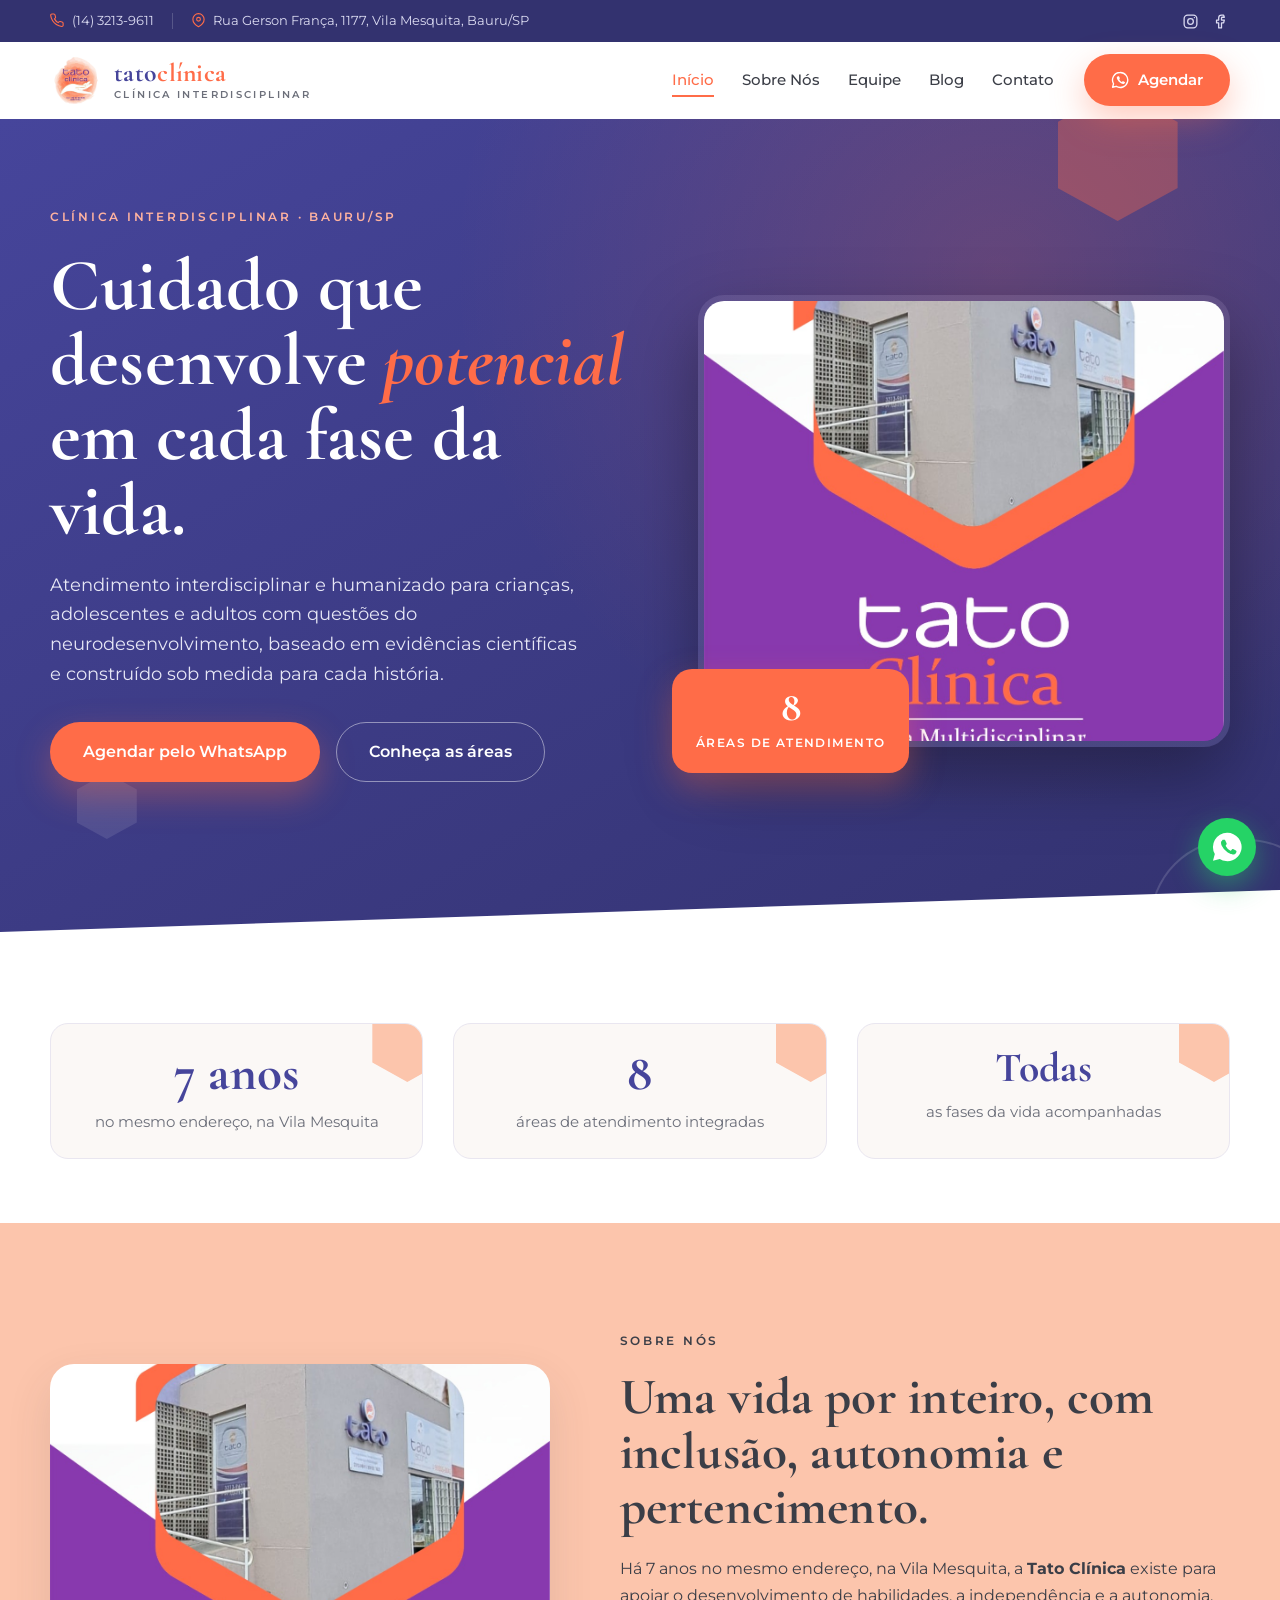
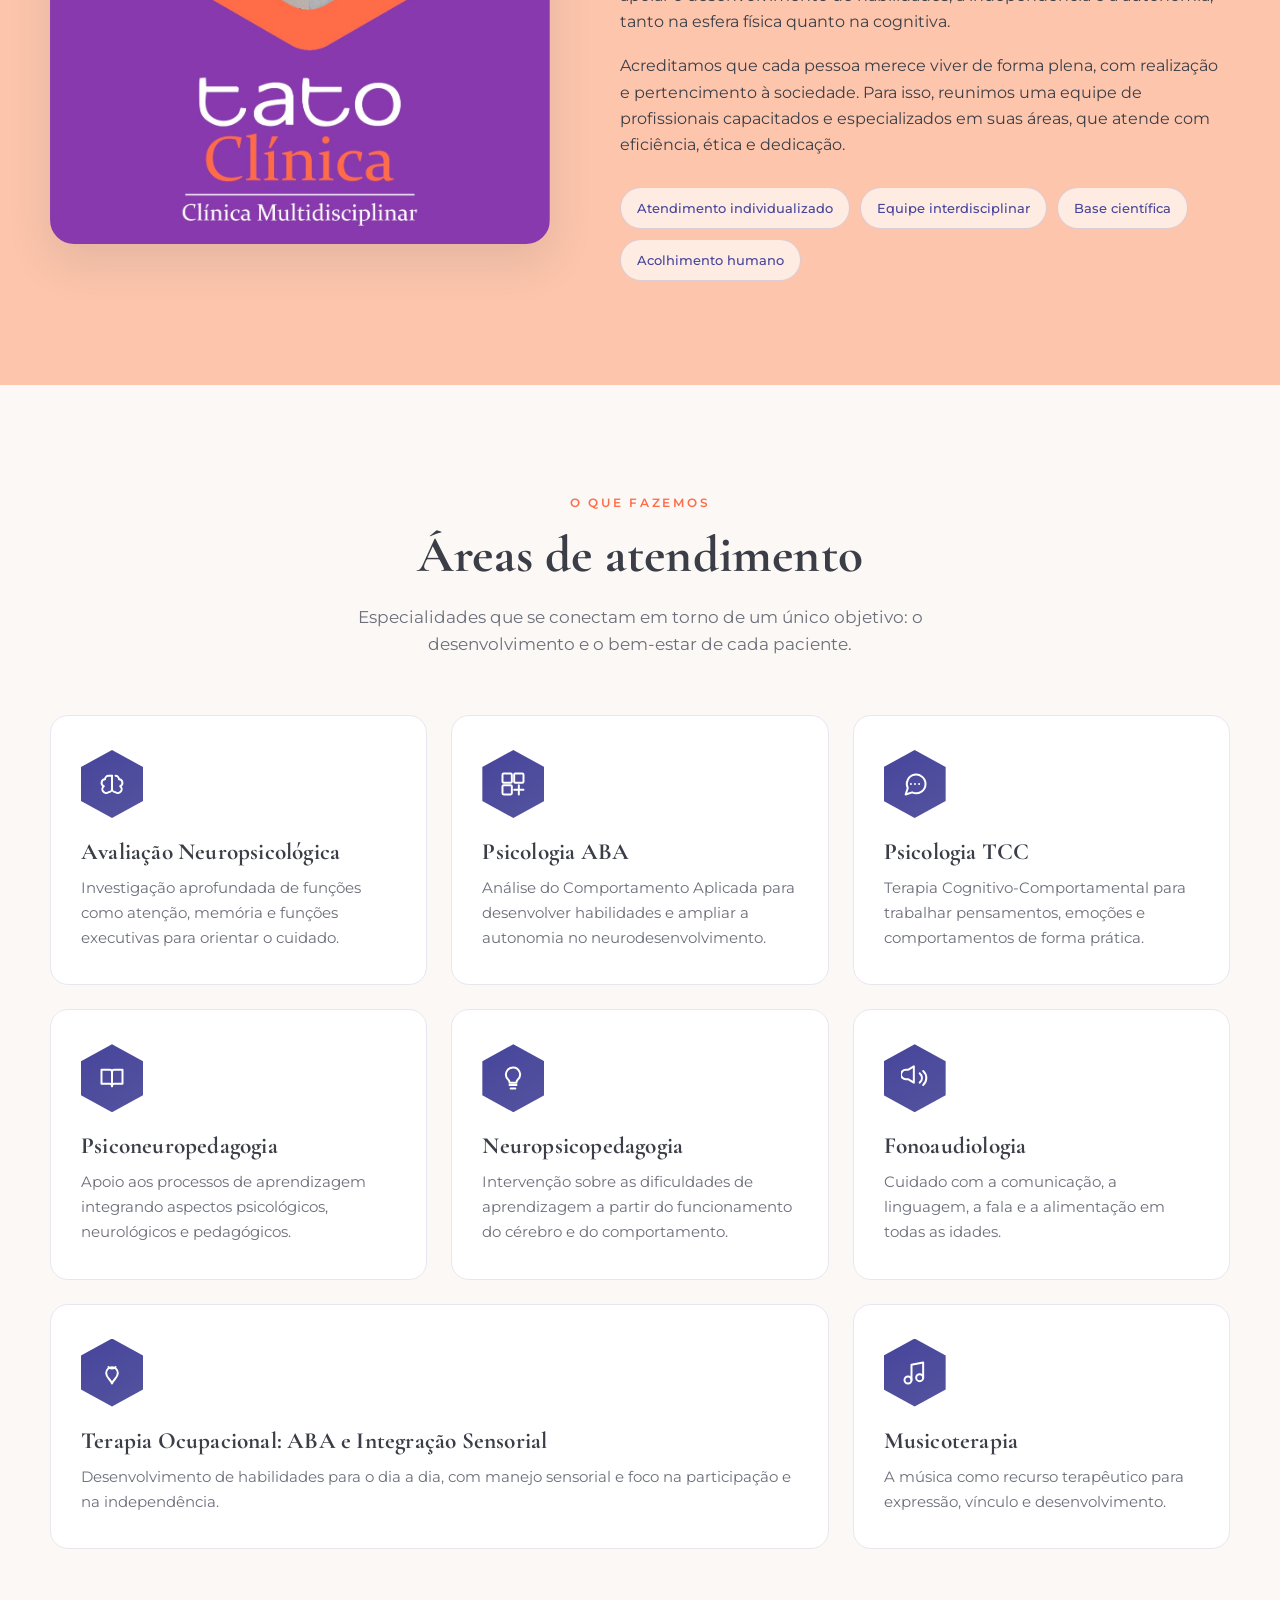
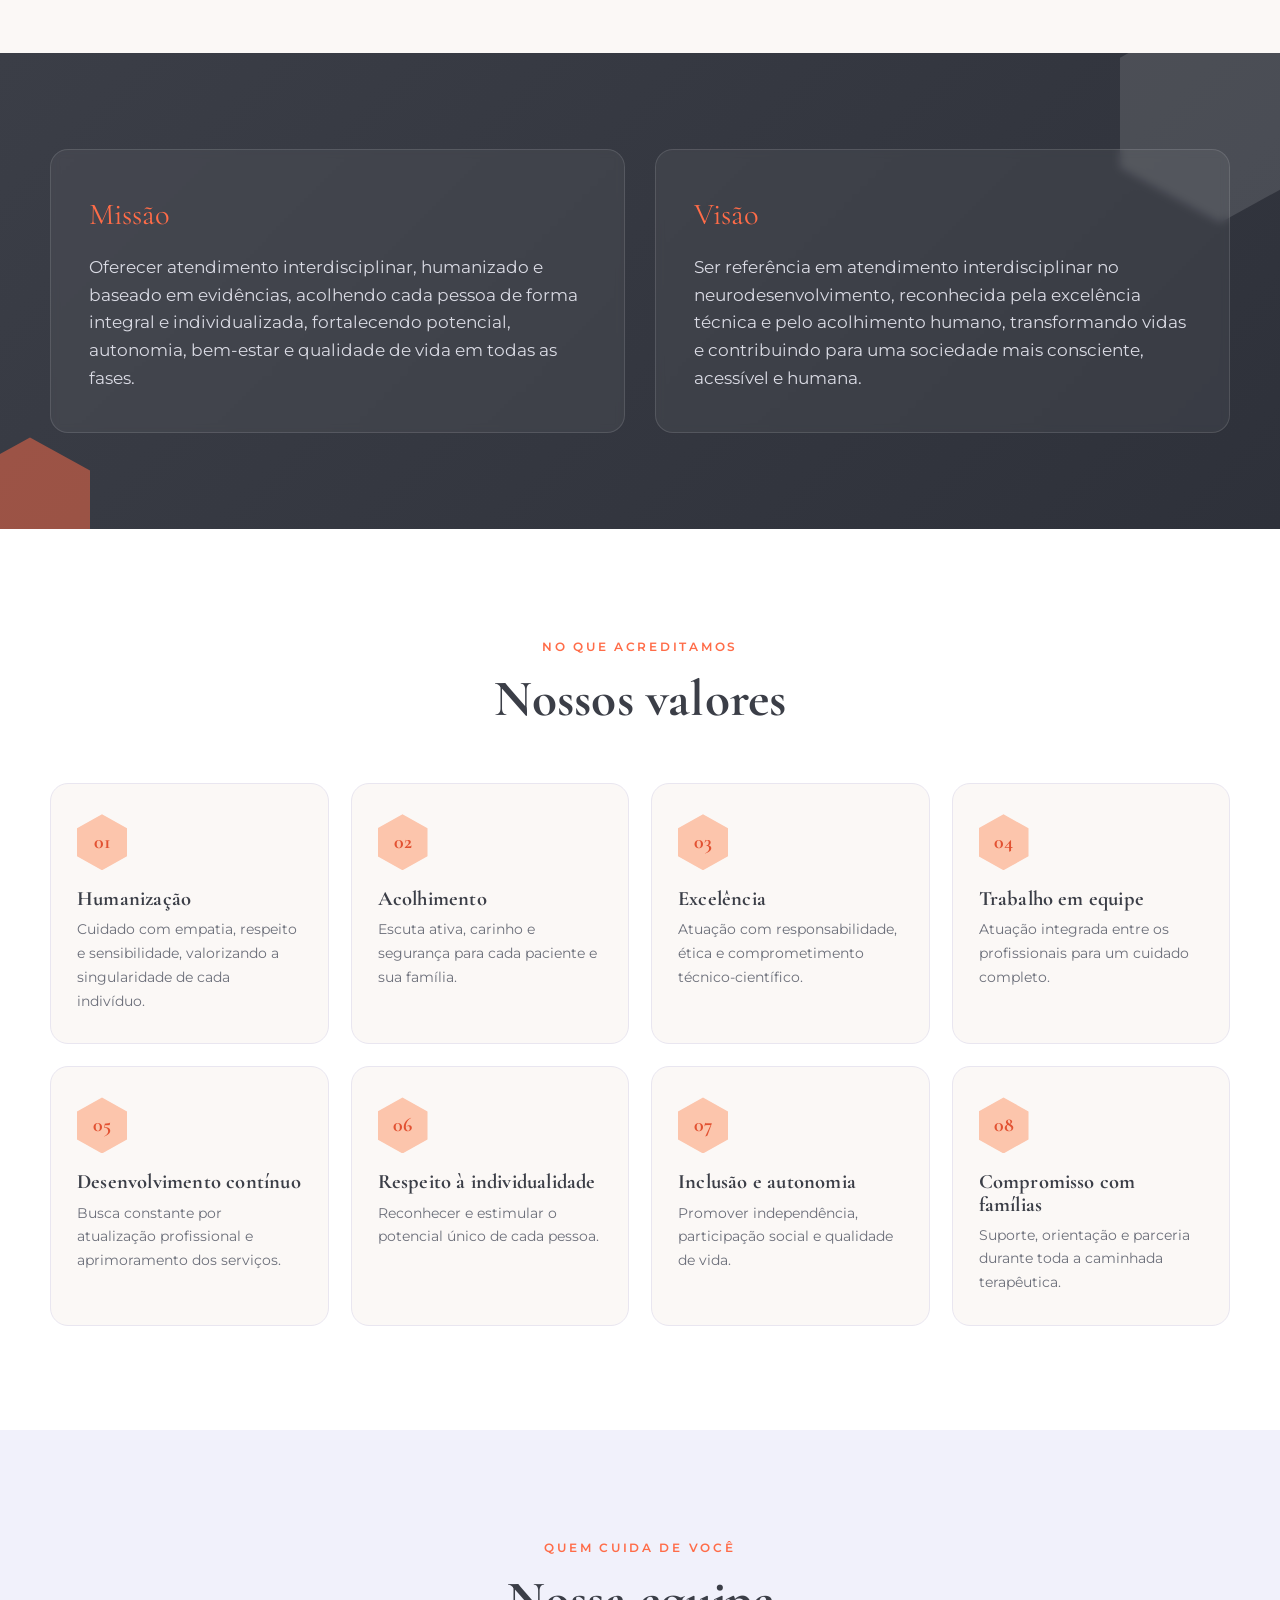
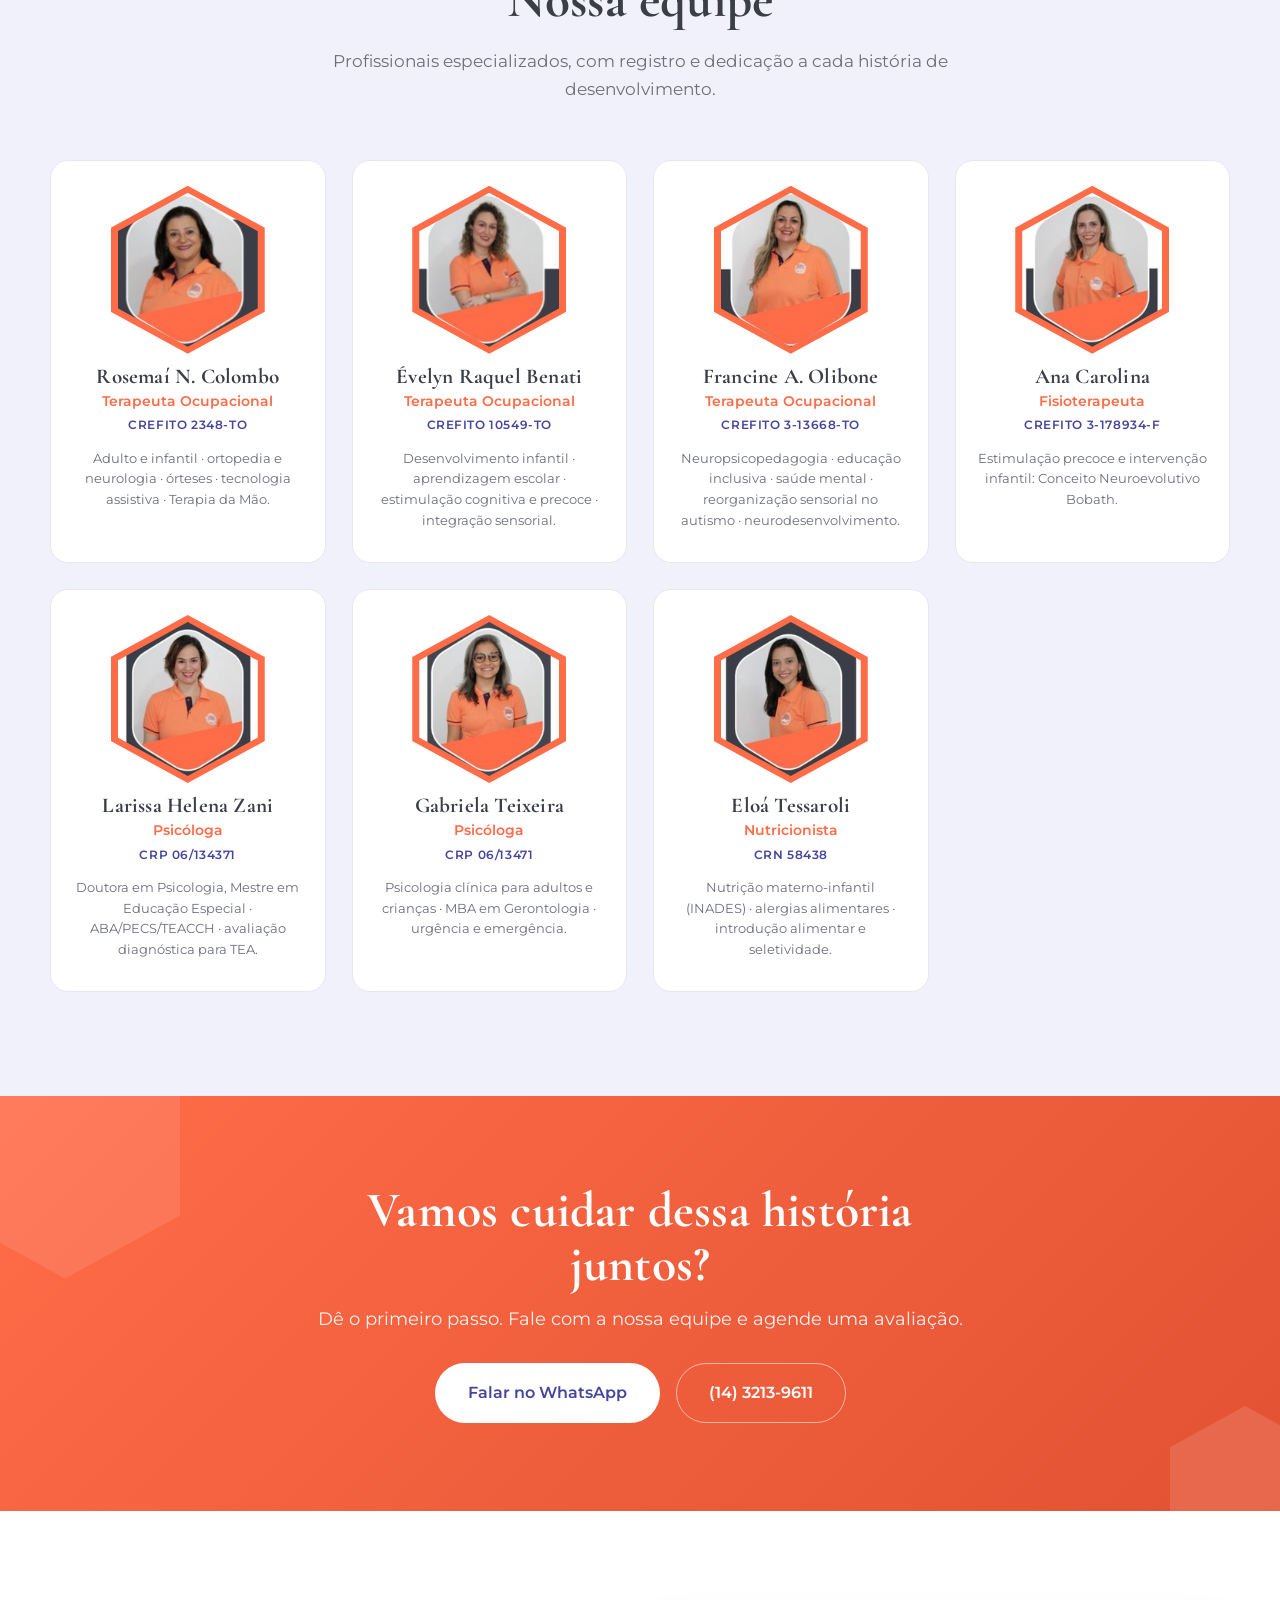
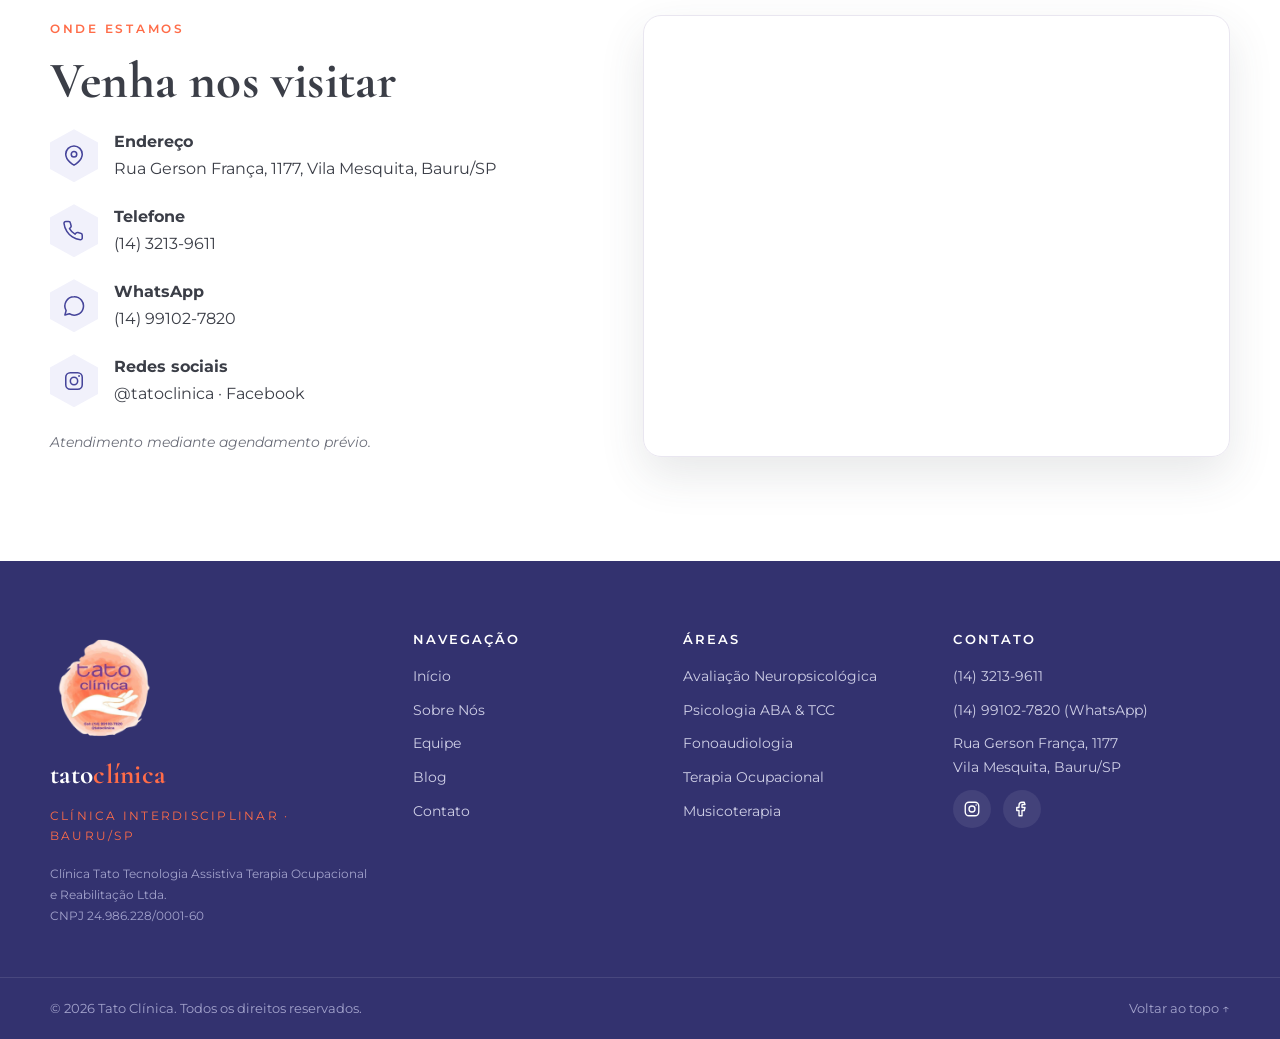
==== commit cb14f229: "refactor: update HTML titles and improve address formatting across multiple pages" ====
--- a/index.html
+++ b/index.html
@@ -4,12 +4,12 @@
 <head>
   <meta charset="UTF-8" />
   <meta name="viewport" content="width=device-width, initial-scale=1.0" />
-  <title>Tato Clínica — Clínica Interdisciplinar em Bauru/SP</title>
+  <title>Tato Clínica | Clínica Interdisciplinar em Bauru/SP</title>
   <meta name="description" content="Clínica interdisciplinar em Bauru/SP. Atendimento humanizado e baseado em evidências para crianças, adolescentes e adultos no neurodesenvolvimento. Há 7 anos na Vila Mesquita." />
-  <link rel="apple-touch-icon" sizes="180x180" href="/apple-touch-icon.png" />
-  <link rel="icon" type="image/png" sizes="32x32" href="/favicon-32x32.png" />
-  <link rel="icon" type="image/png" sizes="16x16" href="/favicon-16x16.png" />
-  <link rel="icon" href="/favicon.ico" />
+  <link rel="apple-touch-icon" sizes="180x180" href="/assets/img/apple-touch-icon.png" />
+  <link rel="icon" type="image/png" sizes="32x32" href="/assets/img/favicon-32x32.png" />
+  <link rel="icon" type="image/png" sizes="16x16" href="/assets/img/favicon-16x16.png" />
+  <link rel="icon" href="/assets/img/favicon.ico" />
   <link rel="manifest" href="/assets/img/site.webmanifest" />
   <meta name="theme-color" content="#ffffff" />
 
@@ -31,7 +31,7 @@
       <span class="topbar__divider" aria-hidden="true"></span>
       <span class="topbar__item">
         <svg class="ic" viewBox="0 0 24 24" aria-hidden="true"><path d="M21 10c0 7-9 12-9 12s-9-5-9-12a9 9 0 0 1 18 0Z"/><circle cx="12" cy="10" r="3"/></svg>
-        Rua Gerson França, 1177 — Vila Mesquita, Bauru/SP
+        Rua Gerson França, 1177, Vila Mesquita, Bauru/SP
       </span>
       <span class="topbar__social">
         <a href="https://instagram.com/tatoclinica" target="_blank" rel="noopener" aria-label="Instagram da Tato Clínica">
@@ -47,7 +47,7 @@
   <!-- ============ HEADER / NAV ============ -->
   <header class="site-header" id="topo">
     <div class="container header__inner">
-      <a href="/" class="brand" aria-label="Tato Clínica — início">
+      <a href="/" class="brand" aria-label="Tato Clínica, início">
         <span class="brand__mark">
           <img src="assets/img/logo-fundo-claro-tatoclinica_.png" alt="Logo da Tato Clínica" />
         </span>
@@ -98,7 +98,7 @@
           </h1>
           <p class="hero__lead" data-reveal>
             Atendimento interdisciplinar e humanizado para crianças, adolescentes e adultos com
-            questões do neurodesenvolvimento — baseado em evidências científicas e construído
+            questões do neurodesenvolvimento, baseado em evidências científicas e construído
             sob medida para cada história.
           </p>
           <div class="hero__actions" data-reveal>
@@ -114,7 +114,7 @@
 
         <div class="hero__visual" data-reveal>
           <figure class="hero__figure">
-            <img src="assets/img/cartaz-tatoclinica.jpg" alt="Tato Clínica — ambiente de acolhimento e cuidado" loading="eager" />
+            <img src="assets/img/cartaz-tatoclinica.jpg" alt="Tato Clínica: ambiente de acolhimento e cuidado" loading="eager" />
           </figure>
           <div class="hero__badge">
             <strong>8</strong>
@@ -157,11 +157,11 @@
         <div class="sobre__text">
           <p class="eyebrow" data-reveal>Sobre nós</p>
           <h2 class="section-title" data-reveal>
-            Uma vida por inteiro — com inclusão, autonomia e pertencimento.
+            Uma vida por inteiro, com inclusão, autonomia e pertencimento.
           </h2>
           <p data-reveal>
             Há 7 anos no mesmo endereço, na Vila Mesquita, a <strong>Tato Clínica</strong> existe
-            para apoiar o desenvolvimento de habilidades, a independência e a autonomia — tanto na
+            para apoiar o desenvolvimento de habilidades, a independência e a autonomia, tanto na
             esfera física quanto na cognitiva.
           </p>
           <p data-reveal>
@@ -231,7 +231,7 @@
           <!-- 7 -->
           <article class="area-card area-card--wide" data-reveal>
             <span class="area-card__icon"><svg viewBox="0 0 24 24"><path d="M12 21c-1-3.5-5-4.7-5-9a5 5 0 0 1 10 0c0 4.3-4 5.5-5 9Z"/><path d="M9 7c1 1.5 5 1.5 6 0"/></svg></span>
-            <h3>Terapia Ocupacional — ABA e Integração Sensorial</h3>
+            <h3>Terapia Ocupacional: ABA e Integração Sensorial</h3>
             <p>Desenvolvimento de habilidades para o dia a dia, com manejo sensorial e foco na participação e na independência.</p>
           </article>
           <!-- 8 -->
@@ -252,7 +252,7 @@
           <span class="purpose__tag">Missão</span>
           <p>
             Oferecer atendimento interdisciplinar, humanizado e baseado em evidências, acolhendo
-            cada pessoa de forma integral e individualizada — fortalecendo potencial, autonomia,
+            cada pessoa de forma integral e individualizada, fortalecendo potencial, autonomia,
             bem-estar e qualidade de vida em todas as fases.
           </p>
         </article>
@@ -327,7 +327,7 @@
             <h3>Ana Carolina</h3>
             <p class="member__role">Fisioterapeuta</p>
             <p class="member__reg">CREFITO 3-178934-F</p>
-            <p class="member__areas">Estimulação precoce e intervenção infantil — Conceito Neuroevolutivo Bobath.</p>
+            <p class="member__areas">Estimulação precoce e intervenção infantil: Conceito Neuroevolutivo Bobath.</p>
           </article>
 
           <article class="member" data-reveal>
@@ -380,7 +380,7 @@
           <ul class="contact__list">
             <li data-reveal>
               <span class="contact__ic"><svg viewBox="0 0 24 24"><path d="M21 10c0 7-9 12-9 12s-9-5-9-12a9 9 0 0 1 18 0Z"/><circle cx="12" cy="10" r="3"/></svg></span>
-              <div><strong>Endereço</strong><br>Rua Gerson França, 1177 — Vila Mesquita, Bauru/SP</div>
+              <div><strong>Endereço</strong><br>Rua Gerson França, 1177, Vila Mesquita, Bauru/SP</div>
             </li>
             <li data-reveal>
               <span class="contact__ic"><svg viewBox="0 0 24 24"><path d="M21 16.5v3a2 2 0 0 1-2.2 2 19.8 19.8 0 0 1-8.6-3.1 19.5 19.5 0 0 1-6-6A19.8 19.8 0 0 1 1.1 3.8 2 2 0 0 1 3.1 1.6h3a2 2 0 0 1 2 1.7c.1 1 .4 1.9.7 2.8a2 2 0 0 1-.5 2.1L7.1 9.4a16 16 0 0 0 6 6l1.2-1.2a2 2 0 0 1 2.1-.5c.9.3 1.8.6 2.8.7a2 2 0 0 1 1.7 2Z"/></svg></span>
@@ -400,7 +400,7 @@
 
         <div class="contact__map" data-reveal>
           <iframe
-            title="Mapa — Tato Clínica, Rua Gerson França 1177, Vila Mesquita, Bauru/SP"
+            title="Mapa: Tato Clínica, Rua Gerson França 1177, Vila Mesquita, Bauru/SP"
             src="https://www.google.com/maps?q=Rua+Gerson+Fran%C3%A7a+1177+Vila+Mesquita+Bauru+SP&output=embed"
             loading="lazy" referrerpolicy="no-referrer-when-downgrade" allowfullscreen></iframe>
         </div>
@@ -441,7 +441,7 @@
         <h4>Contato</h4>
         <a href="tel:+551432139611">(14) 3213-9611</a>
         <a href="https://wa.me/5514991027820" target="_blank" rel="noopener">(14) 99102-7820 (WhatsApp)</a>
-        <span>Rua Gerson França, 1177<br>Vila Mesquita — Bauru/SP</span>
+        <span>Rua Gerson França, 1177<br>Vila Mesquita, Bauru/SP</span>
         <div class="footer__social">
           <a href="https://instagram.com/tatoclinica" target="_blank" rel="noopener" aria-label="Instagram"><svg class="ic" viewBox="0 0 24 24"><rect x="3" y="3" width="18" height="18" rx="5"/><circle cx="12" cy="12" r="4"/><circle cx="17.5" cy="6.5" r="1" fill="currentColor" stroke="none"/></svg></a>
           <a href="https://facebook.com/tatoclinica" target="_blank" rel="noopener" aria-label="Facebook"><svg class="ic" viewBox="0 0 24 24"><path d="M15 3h-3a4 4 0 0 0-4 4v3H5v4h3v7h4v-7h3l1-4h-4V7a1 1 0 0 1 1-1h3Z"/></svg></a>
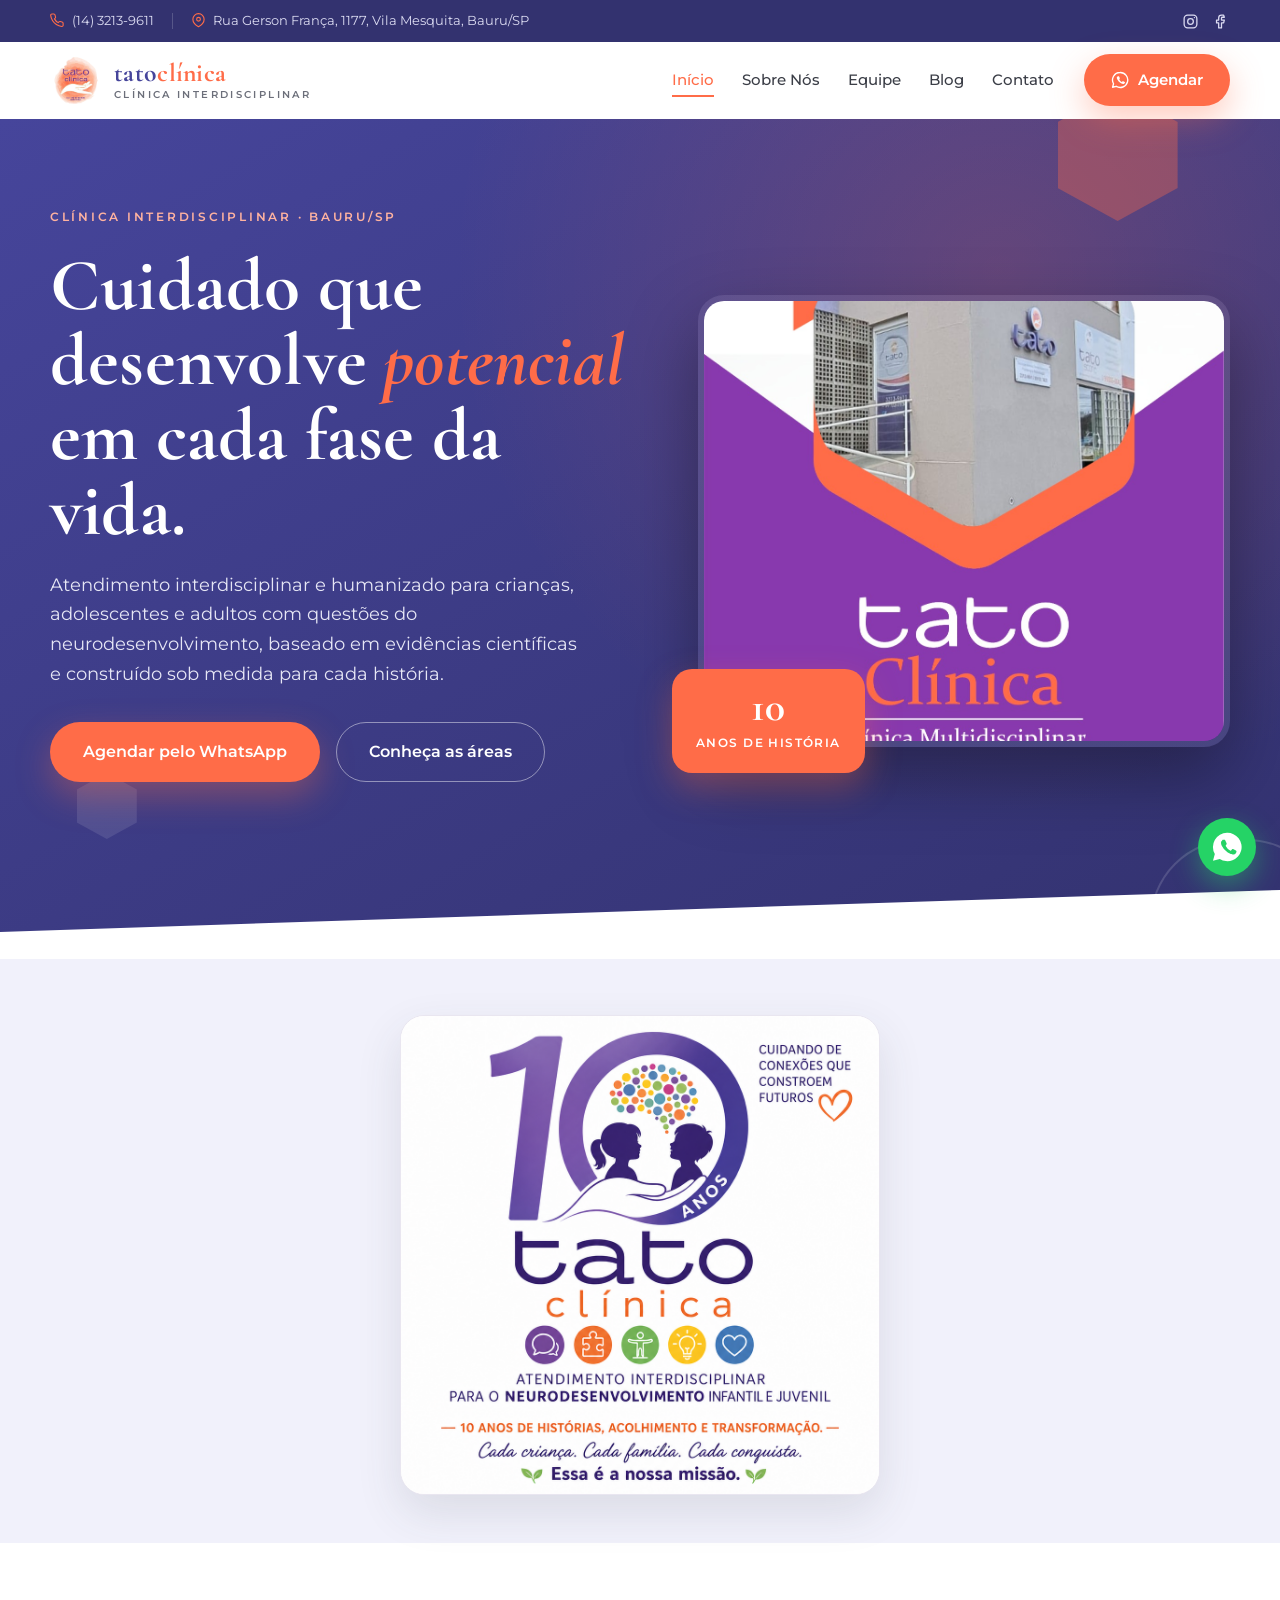
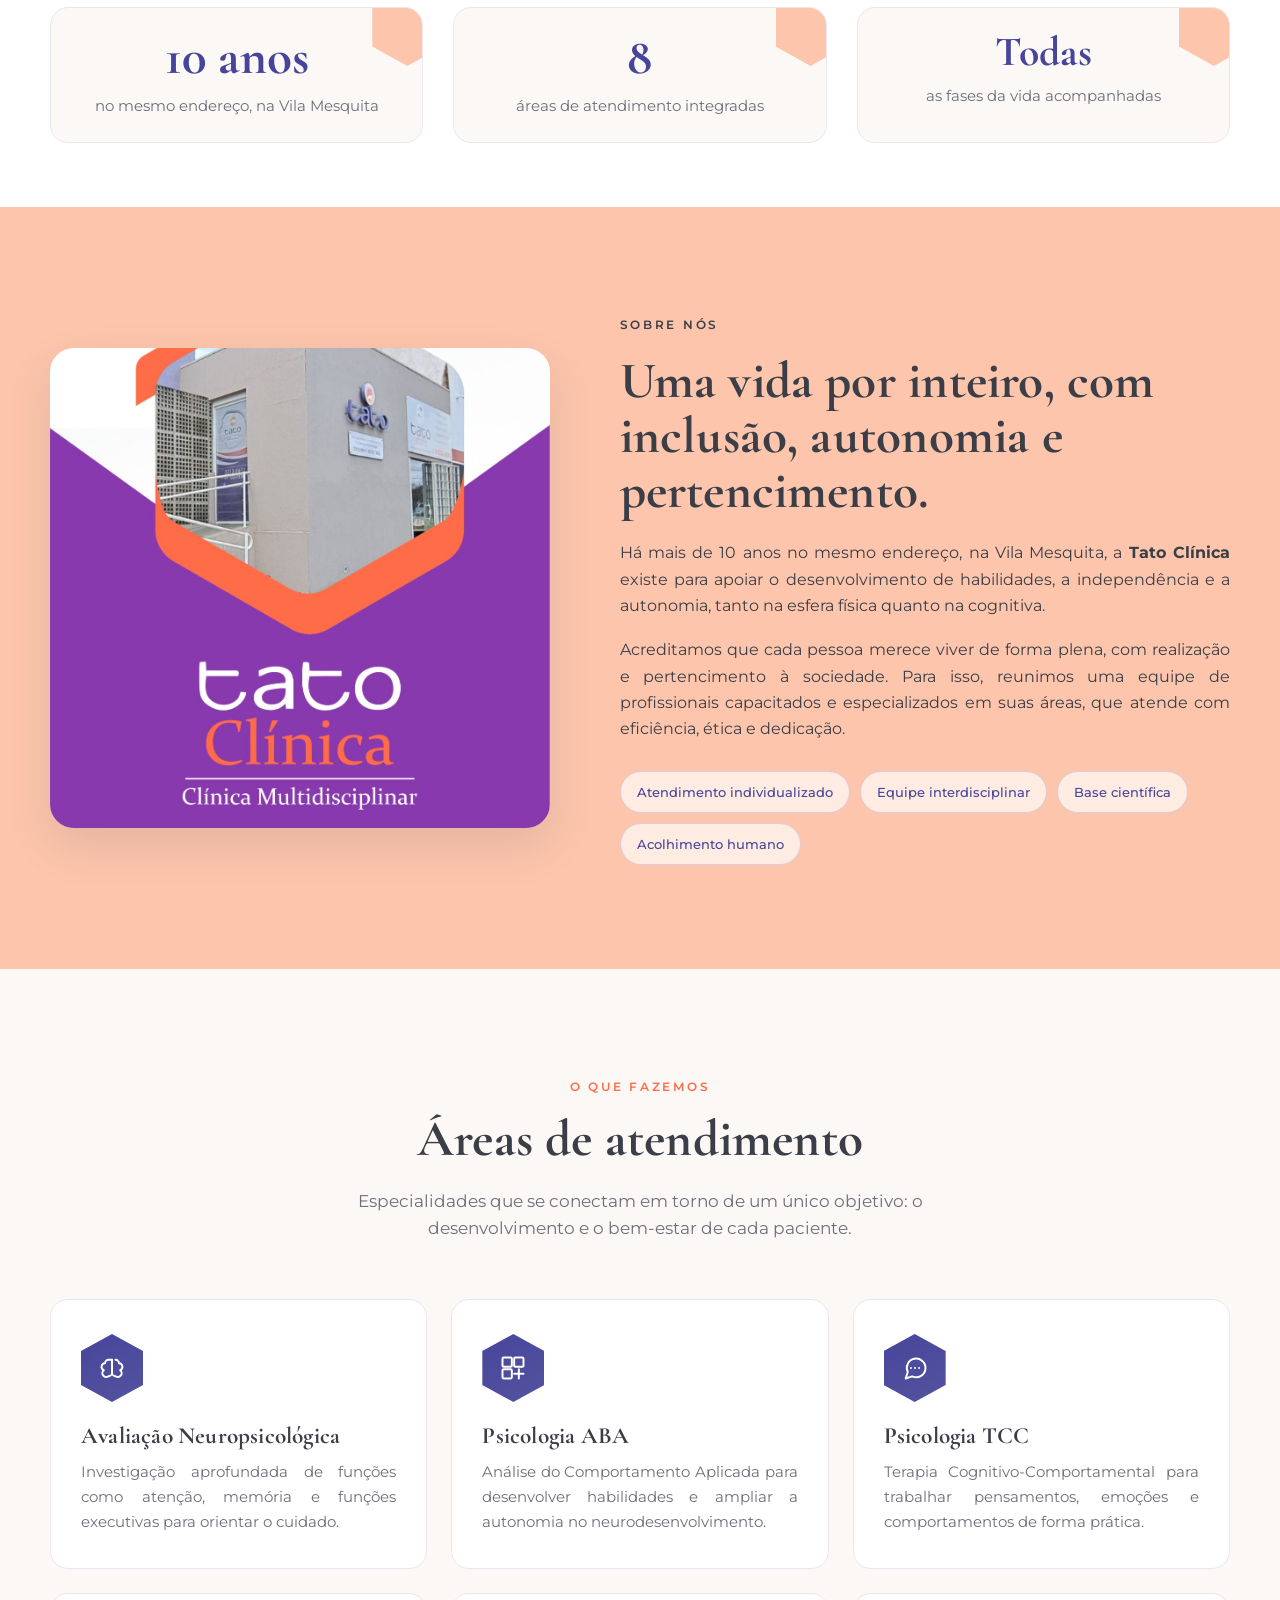
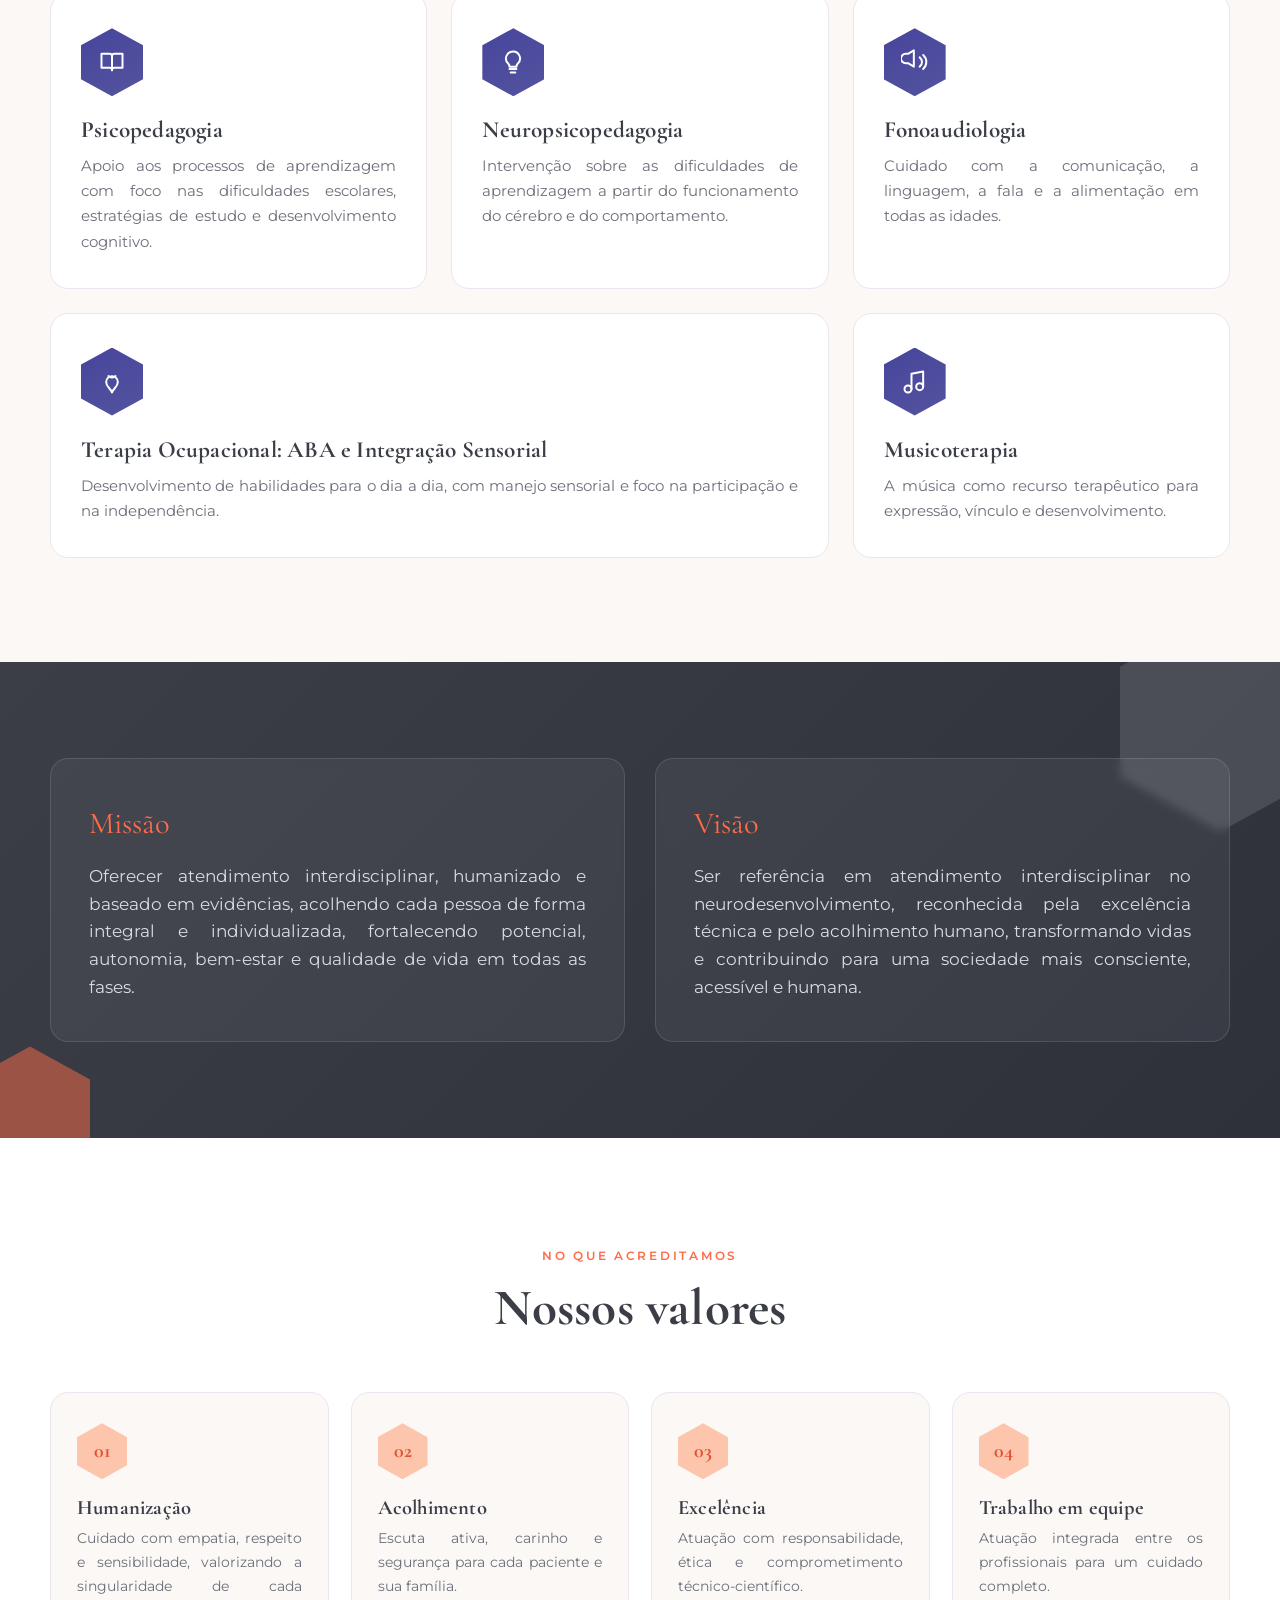
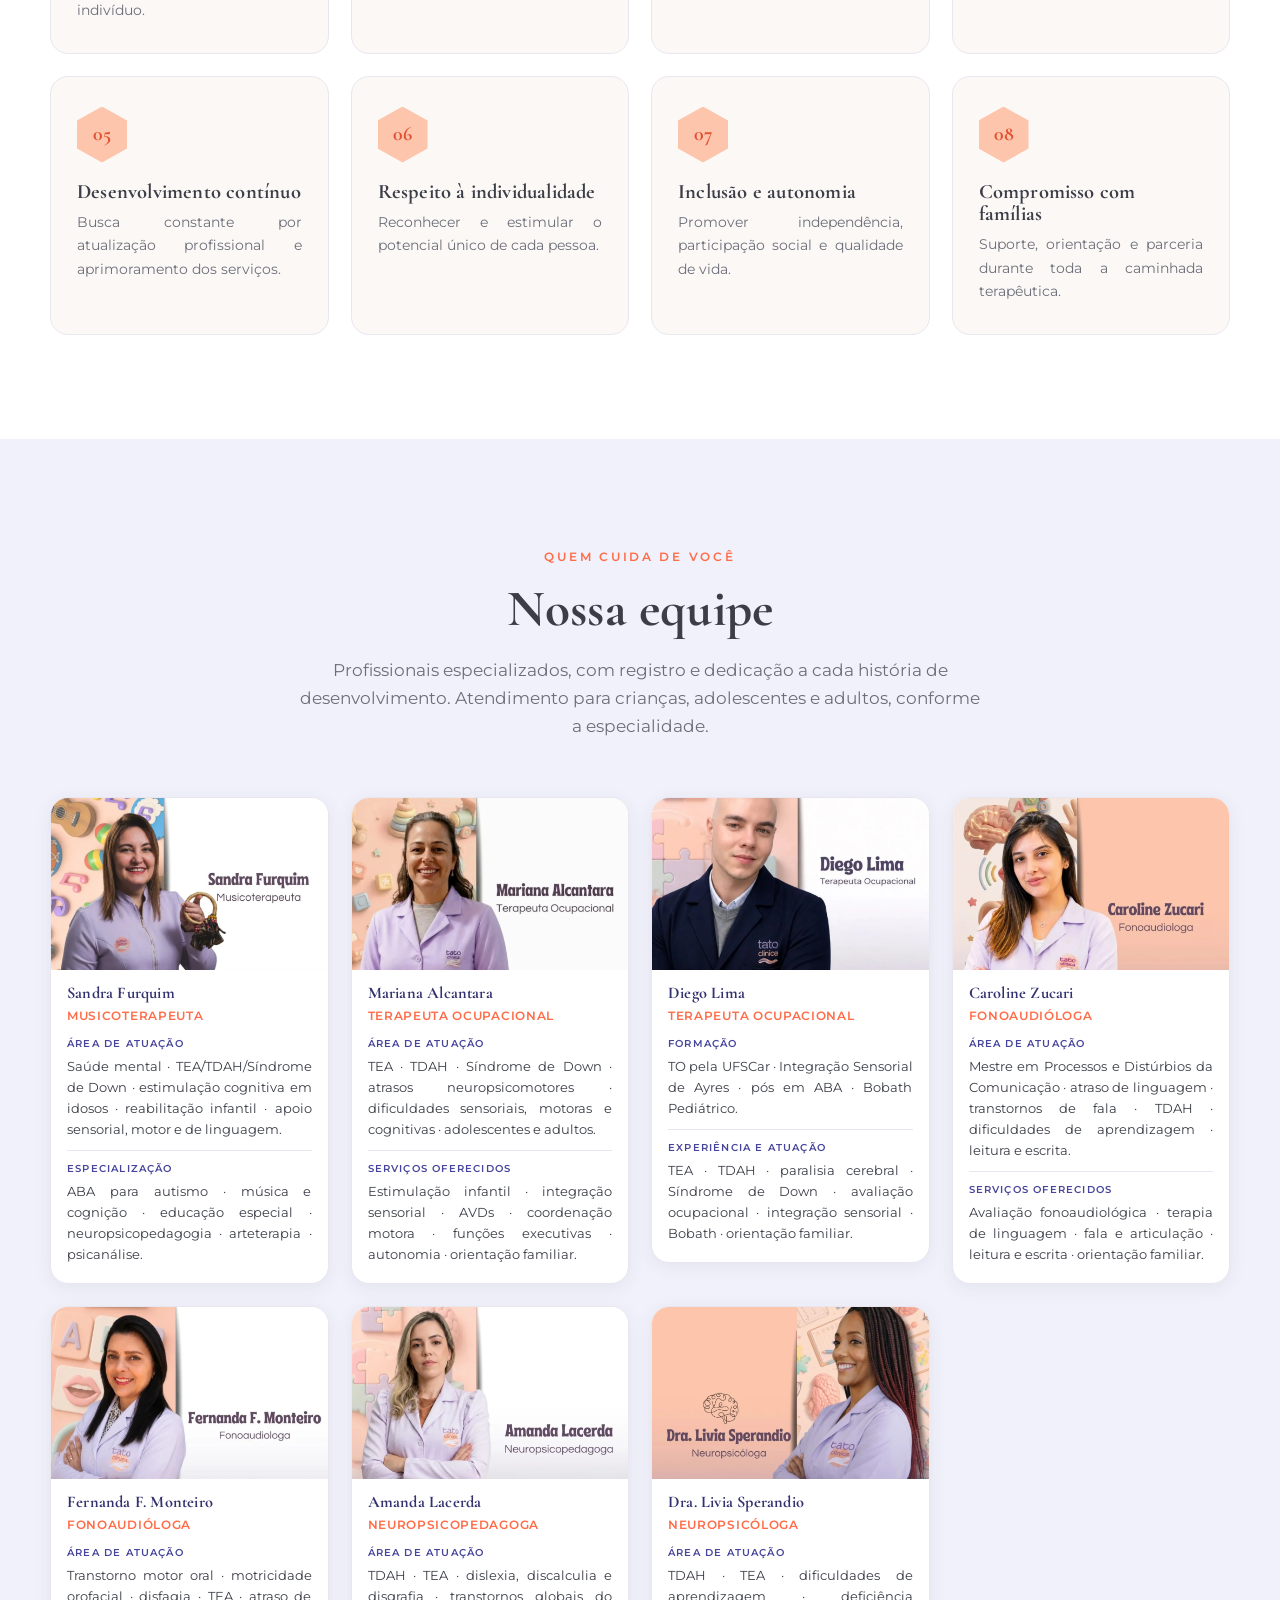
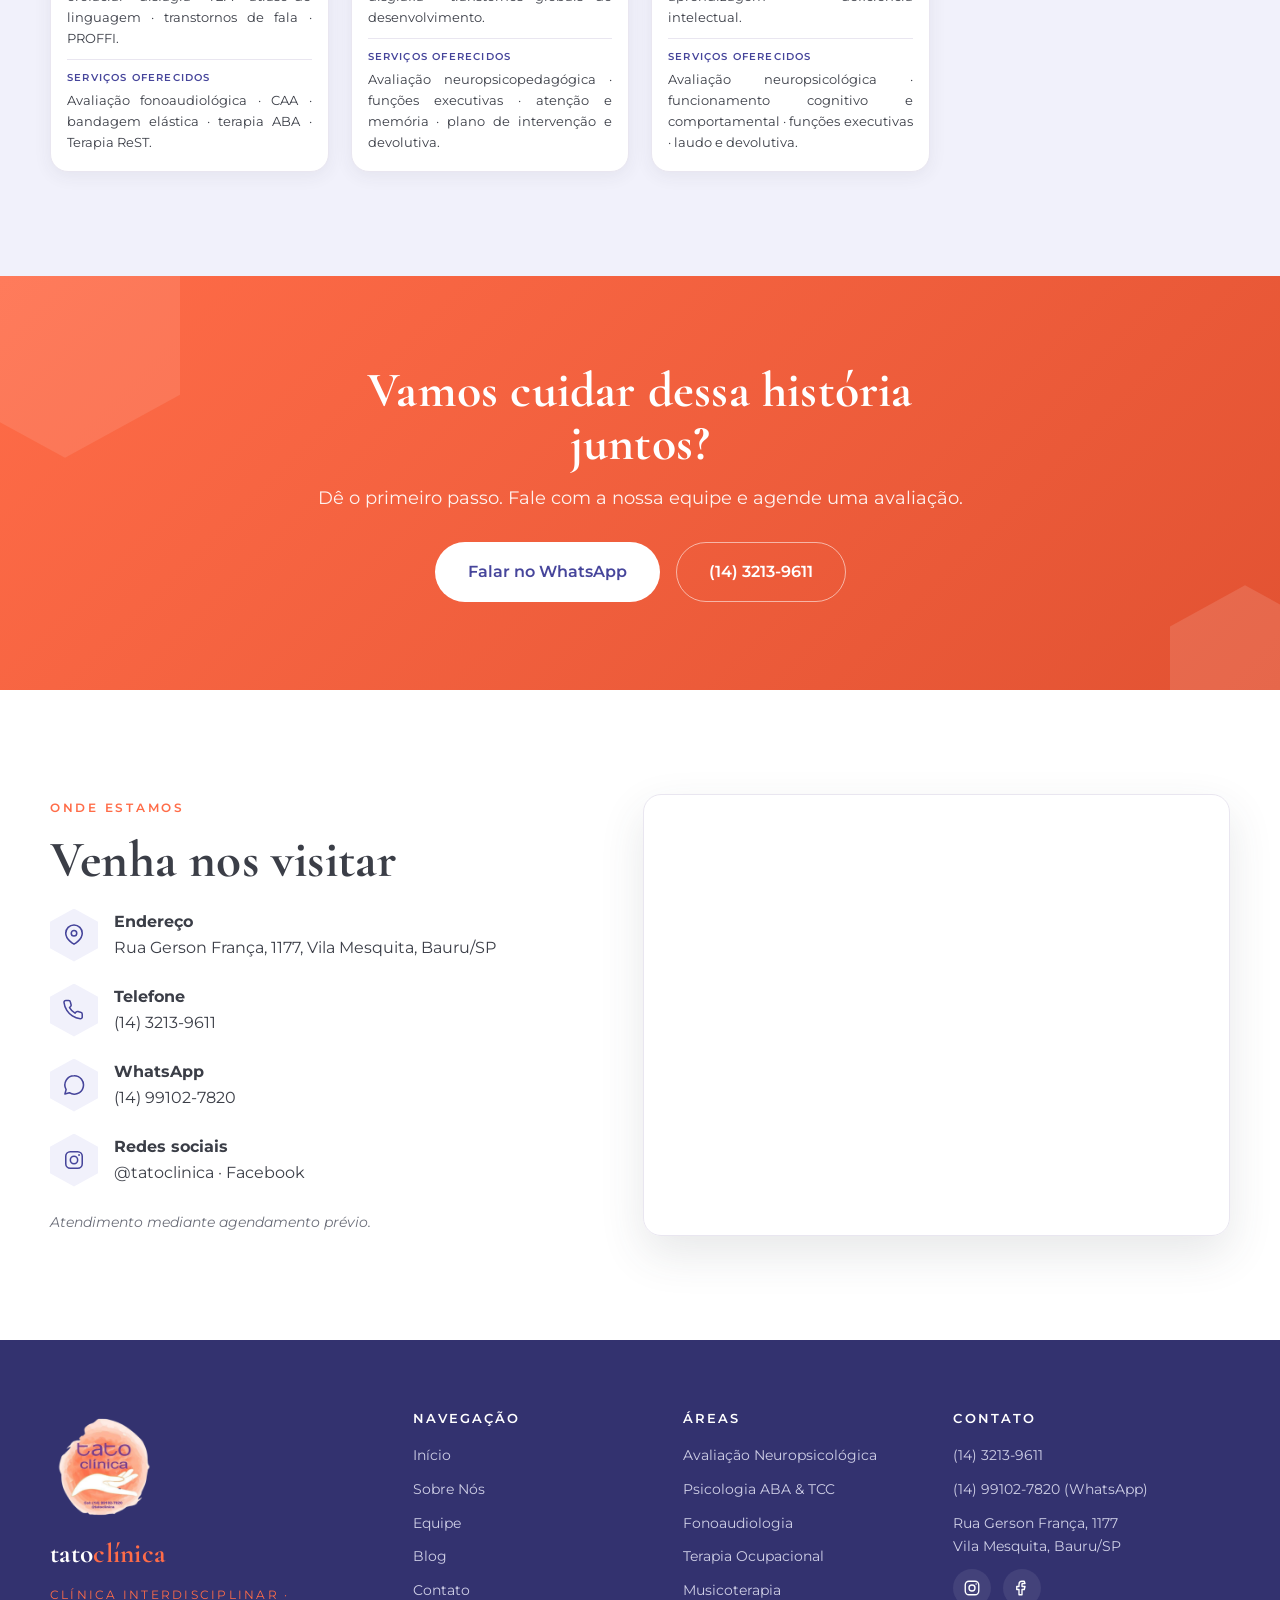
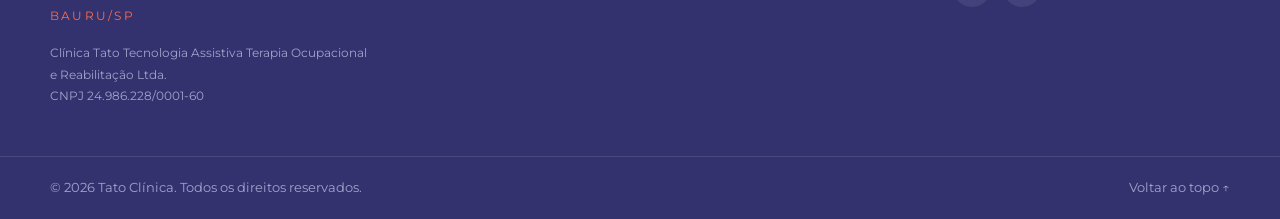
==== commit 39e197a7: "feat: atualiza equipe, comemora 10 anos e melhora cards Renova fotos e perfis da equipe, destaca mai" ====
--- a/index.html
+++ b/index.html
@@ -5,7 +5,8 @@
   <meta charset="UTF-8" />
   <meta name="viewport" content="width=device-width, initial-scale=1.0" />
   <title>Tato Clínica | Clínica Interdisciplinar em Bauru/SP</title>
-  <meta name="description" content="Clínica interdisciplinar em Bauru/SP. Atendimento humanizado e baseado em evidências para crianças, adolescentes e adultos no neurodesenvolvimento. Há 7 anos na Vila Mesquita." />
+  <meta name="description" content="Clínica interdisciplinar em Bauru/SP. Atendimento humanizado e baseado em evidências para crianças, adolescentes e adultos no neurodesenvolvimento. Há mais de 10 anos na Vila Mesquita." />
+  <link rel="canonical" href="https://www.tatoclinica.com.br/" />
   <link rel="apple-touch-icon" sizes="180x180" href="/assets/img/apple-touch-icon.png" />
   <link rel="icon" type="image/png" sizes="32x32" href="/assets/img/favicon-32x32.png" />
   <link rel="icon" type="image/png" sizes="16x16" href="/assets/img/favicon-16x16.png" />
@@ -108,7 +109,7 @@
             <a class="btn btn--ghost btn--lg" href="#areas">Conheça as áreas</a>
           </div>
           <p class="hero__trust" data-reveal>
-            <span class="hero__dot"></span> Há 7 anos no mesmo endereço, na Vila Mesquita.
+            <span class="hero__dot"></span> Há mais de 10 anos no mesmo endereço, na Vila Mesquita.
           </p>
         </div>
 
@@ -117,20 +118,29 @@
             <img src="assets/img/cartaz-tatoclinica.jpg" alt="Tato Clínica: ambiente de acolhimento e cuidado" loading="eager" />
           </figure>
           <div class="hero__badge">
-            <strong>8</strong>
-            <span>áreas de atendimento</span>
+            <strong>10</strong>
+            <span>anos de história</span>
           </div>
         </div>
       </div>
 
       <div class="hero__wave" aria-hidden="true"></div>
+    </section>
+
+    <!-- ============ 10 ANOS ============ -->
+    <section class="anniversary" aria-label="10 anos da Tato Clínica">
+      <div class="container anniversary__inner" data-reveal>
+        <figure class="anniversary__figure">
+          <img src="assets/img/comemoracao-10-anos-tatoclinica.png" alt="Tato Clínica — 10 anos de histórias, acolhimento e transformação" loading="lazy" width="800" height="800" />
+        </figure>
+      </div>
     </section>
 
     <!-- ============ STATS ============ -->
     <section class="stats" aria-label="Números da clínica">
       <div class="container stats__grid">
         <div class="stat" data-reveal>
-          <span class="stat__num" data-count="7" data-suffix=" anos">0</span>
+          <span class="stat__num" data-count="10" data-suffix=" anos">0</span>
           <span class="stat__label">no mesmo endereço, na Vila Mesquita</span>
         </div>
         <div class="stat" data-reveal>
@@ -160,7 +170,7 @@
             Uma vida por inteiro, com inclusão, autonomia e pertencimento.
           </h2>
           <p data-reveal>
-            Há 7 anos no mesmo endereço, na Vila Mesquita, a <strong>Tato Clínica</strong> existe
+            Há mais de 10 anos no mesmo endereço, na Vila Mesquita, a <strong>Tato Clínica</strong> existe
             para apoiar o desenvolvimento de habilidades, a independência e a autonomia, tanto na
             esfera física quanto na cognitiva.
           </p>
@@ -213,8 +223,8 @@
           <!-- 4 -->
           <article class="area-card" data-reveal>
             <span class="area-card__icon"><svg viewBox="0 0 24 24"><path d="M3 5h7a2 2 0 0 1 2 2v12a2 2 0 0 0-2-2H3Z"/><path d="M21 5h-7a2 2 0 0 0-2 2v12a2 2 0 0 1 2-2h7Z"/></svg></span>
-            <h3>Psiconeuropedagogia</h3>
-            <p>Apoio aos processos de aprendizagem integrando aspectos psicológicos, neurológicos e pedagógicos.</p>
+            <h3>Psicopedagogia</h3>
+            <p>Apoio aos processos de aprendizagem com foco nas dificuldades escolares, estratégias de estudo e desenvolvimento cognitivo.</p>
           </article>
           <!-- 5 -->
           <article class="area-card" data-reveal>
@@ -294,64 +304,113 @@
         <header class="section-head" data-reveal>
           <p class="eyebrow">Quem cuida de você</p>
           <h2 class="section-title">Nossa equipe</h2>
-          <p class="section-sub">Profissionais especializados, com registro e dedicação a cada história de desenvolvimento.</p>
+          <p class="section-sub">Profissionais especializados, com registro e dedicação a cada história de desenvolvimento. Atendimento para crianças, adolescentes e adultos, conforme a especialidade.</p>
         </header>
 
         <div class="team__grid">
-          <article class="member" data-reveal>
-            <div class="member__frame"><img src="assets/img/rosemari-equipe-tatoclinica-200x200.jpg" alt="Rosemaí N. Colombo" loading="lazy"></div>
-            <h3>Rosemaí N. Colombo</h3>
-            <p class="member__role">Terapeuta Ocupacional</p>
-            <p class="member__reg">CREFITO 2348-TO</p>
-            <p class="member__areas">Adulto e infantil · ortopedia e neurologia · órteses · tecnologia assistiva · Terapia da Mão.</p>
-          </article>
-
-          <article class="member" data-reveal>
-            <div class="member__frame"><img src="assets/img/evelin-raquel-equipe-tatoclinica-200x200.jpg" alt="Évelyn Raquel Benati" loading="lazy"></div>
-            <h3>Évelyn Raquel Benati</h3>
-            <p class="member__role">Terapeuta Ocupacional</p>
-            <p class="member__reg">CREFITO 10549-TO</p>
-            <p class="member__areas">Desenvolvimento infantil · aprendizagem escolar · estimulação cognitiva e precoce · integração sensorial.</p>
-          </article>
-
-          <article class="member" data-reveal>
-            <div class="member__frame"><img src="assets/img/francine-equipe-tatoclinica-200x200.jpg" alt="Francine A. Olibone" loading="lazy"></div>
-            <h3>Francine A. Olibone</h3>
-            <p class="member__role">Terapeuta Ocupacional</p>
-            <p class="member__reg">CREFITO 3-13668-TO</p>
-            <p class="member__areas">Neuropsicopedagogia · educação inclusiva · saúde mental · reorganização sensorial no autismo · neurodesenvolvimento.</p>
-          </article>
-
-          <article class="member" data-reveal>
-            <div class="member__frame"><img src="assets/img/ana-carolina-equipe-tatoclinica-200x200.jpg" alt="Ana Carolina" loading="lazy"></div>
-            <h3>Ana Carolina</h3>
-            <p class="member__role">Fisioterapeuta</p>
-            <p class="member__reg">CREFITO 3-178934-F</p>
-            <p class="member__areas">Estimulação precoce e intervenção infantil: Conceito Neuroevolutivo Bobath.</p>
-          </article>
-
-          <article class="member" data-reveal>
-            <div class="member__frame"><img src="assets/img/larissa-helena-equipe-tatoclinica-200x200.jpg" alt="Larissa Helena Zani" loading="lazy"></div>
-            <h3>Larissa Helena Zani</h3>
-            <p class="member__role">Psicóloga</p>
-            <p class="member__reg">CRP 06/134371</p>
-            <p class="member__areas">Doutora em Psicologia, Mestre em Educação Especial · ABA/PECS/TEACCH · avaliação diagnóstica para TEA.</p>
-          </article>
-
-          <article class="member" data-reveal>
-            <div class="member__frame"><img src="assets/img/gabriela-teixeira-equipe-tatoclinica-200x200.jpg" alt="Gabriela Teixeira" loading="lazy"></div>
-            <h3>Gabriela Teixeira</h3>
-            <p class="member__role">Psicóloga</p>
-            <p class="member__reg">CRP 06/13471</p>
-            <p class="member__areas">Psicologia clínica para adultos e crianças · MBA em Gerontologia · urgência e emergência.</p>
-          </article>
-
-          <article class="member" data-reveal>
-            <div class="member__frame"><img src="assets/img/eloa-equipe-tatoclinica-200x200.jpg" alt="Eloá Tessaroli" loading="lazy"></div>
-            <h3>Eloá Tessaroli</h3>
-            <p class="member__role">Nutricionista</p>
-            <p class="member__reg">CRN 58438</p>
-            <p class="member__areas">Nutrição materno-infantil (INADES) · alergias alimentares · introdução alimentar e seletividade.</p>
+          <article class="member member--showcase" data-reveal>
+            <div class="member__visual">
+              <picture>
+                <source srcset="assets/img/sandra-furquim-equipe-tatoclinica.webp" type="image/webp">
+                <img src="assets/img/sandra-furquim-equipe-tatoclinica.jpg" alt="Sandra Furquim, musicoterapeuta na Tato Clínica" loading="lazy" width="400" height="400">
+              </picture>
+            </div>
+            <div class="member__body">
+              <h3>Sandra Furquim</h3>
+              <p class="member__role">Musicoterapeuta</p>
+              <p class="member__summary"><strong>Área de atuação</strong> Saúde mental · TEA/TDAH/Síndrome de Down · estimulação cognitiva em idosos · reabilitação infantil · apoio sensorial, motor e de linguagem.</p>
+              <p class="member__summary"><strong>Especialização</strong> ABA para autismo · música e cognição · educação especial · neuropsicopedagogia · arteterapia · psicanálise.</p>
+            </div>
+          </article>
+
+          <article class="member member--showcase" data-reveal>
+            <div class="member__visual">
+              <picture>
+                <source srcset="assets/img/mariana-alcantara-equipe-tatoclinica.webp" type="image/webp">
+                <img src="assets/img/mariana-alcantara-equipe-tatoclinica.jpg" alt="Mariana Alcantara, terapeuta ocupacional na Tato Clínica" loading="lazy" width="400" height="400">
+              </picture>
+            </div>
+            <div class="member__body">
+              <h3>Mariana Alcantara</h3>
+              <p class="member__role">Terapeuta Ocupacional</p>
+              <p class="member__summary"><strong>Área de atuação</strong> TEA · TDAH · Síndrome de Down · atrasos neuropsicomotores · dificuldades sensoriais, motoras e cognitivas · adolescentes e adultos.</p>
+              <p class="member__summary"><strong>Serviços oferecidos</strong> Estimulação infantil · integração sensorial · AVDs · coordenação motora · funções executivas · autonomia · orientação familiar.</p>
+            </div>
+          </article>
+
+          <article class="member member--showcase" data-reveal>
+            <div class="member__visual">
+              <picture>
+                <source srcset="assets/img/diego-lima-equipe-tatoclinica.webp" type="image/webp">
+                <img src="assets/img/diego-lima-equipe-tatoclinica.jpg" alt="Diego Lima, terapeuta ocupacional na Tato Clínica" loading="lazy" width="400" height="400">
+              </picture>
+            </div>
+            <div class="member__body">
+              <h3>Diego Lima</h3>
+              <p class="member__role">Terapeuta Ocupacional</p>
+              <p class="member__summary"><strong>Formação</strong> TO pela UFSCar · Integração Sensorial de Ayres · pós em ABA · Bobath Pediátrico.</p>
+              <p class="member__summary"><strong>Experiência e atuação</strong> TEA · TDAH · paralisia cerebral · Síndrome de Down · avaliação ocupacional · integração sensorial · Bobath · orientação familiar.</p>
+            </div>
+          </article>
+
+          <article class="member member--showcase" data-reveal>
+            <div class="member__visual">
+              <picture>
+                <source srcset="assets/img/caroline-zucari-equipe-tatoclinica.webp" type="image/webp">
+                <img src="assets/img/caroline-zucari-equipe-tatoclinica.jpg" alt="Caroline Zucari, fonoaudióloga na Tato Clínica" loading="lazy" width="400" height="400">
+              </picture>
+            </div>
+            <div class="member__body">
+              <h3>Caroline Zucari</h3>
+              <p class="member__role">Fonoaudióloga</p>
+              <p class="member__summary"><strong>Área de atuação</strong> Mestre em Processos e Distúrbios da Comunicação · atraso de linguagem · transtornos de fala · TDAH · dificuldades de aprendizagem · leitura e escrita.</p>
+              <p class="member__summary"><strong>Serviços oferecidos</strong> Avaliação fonoaudiológica · terapia de linguagem · fala e articulação · leitura e escrita · orientação familiar.</p>
+            </div>
+          </article>
+
+          <article class="member member--showcase" data-reveal>
+            <div class="member__visual">
+              <picture>
+                <source srcset="assets/img/fernanda-monteiro-equipe-tatoclinica.webp" type="image/webp">
+                <img src="assets/img/fernanda-monteiro-equipe-tatoclinica.jpg" alt="Fernanda F. Monteiro, fonoaudióloga na Tato Clínica" loading="lazy" width="400" height="400">
+              </picture>
+            </div>
+            <div class="member__body">
+              <h3>Fernanda F. Monteiro</h3>
+              <p class="member__role">Fonoaudióloga</p>
+              <p class="member__summary"><strong>Área de atuação</strong> Transtorno motor oral · motricidade orofacial · disfagia · TEA · atraso de linguagem · transtornos de fala · PROFFI.</p>
+              <p class="member__summary"><strong>Serviços oferecidos</strong> Avaliação fonoaudiológica · CAA · bandagem elástica · terapia ABA · Terapia ReST.</p>
+            </div>
+          </article>
+
+          <article class="member member--showcase" data-reveal>
+            <div class="member__visual">
+              <picture>
+                <source srcset="assets/img/amanda-lacerda-equipe-tatoclinica.webp" type="image/webp">
+                <img src="assets/img/amanda-lacerda-equipe-tatoclinica.jpg" alt="Amanda Lacerda, neuropsicopedagoga na Tato Clínica" loading="lazy" width="400" height="400">
+              </picture>
+            </div>
+            <div class="member__body">
+              <h3>Amanda Lacerda</h3>
+              <p class="member__role">Neuropsicopedagoga</p>
+              <p class="member__summary"><strong>Área de atuação</strong> TDAH · TEA · dislexia, discalculia e disgrafia · transtornos globais do desenvolvimento.</p>
+              <p class="member__summary"><strong>Serviços oferecidos</strong> Avaliação neuropsicopedagógica · funções executivas · atenção e memória · plano de intervenção e devolutiva.</p>
+            </div>
+          </article>
+
+          <article class="member member--showcase" data-reveal>
+            <div class="member__visual">
+              <picture>
+                <source srcset="assets/img/livia-sperandio-equipe-tatoclinica.webp" type="image/webp">
+                <img src="assets/img/livia-sperandio-equipe-tatoclinica.jpg" alt="Dra. Livia Sperandio, neuropsicóloga na Tato Clínica" loading="lazy" width="400" height="400">
+              </picture>
+            </div>
+            <div class="member__body">
+              <h3>Dra. Livia Sperandio</h3>
+              <p class="member__role">Neuropsicóloga</p>
+              <p class="member__summary"><strong>Área de atuação</strong> TDAH · TEA · dificuldades de aprendizagem · deficiência intelectual.</p>
+              <p class="member__summary"><strong>Serviços oferecidos</strong> Avaliação neuropsicológica · funcionamento cognitivo e comportamental · funções executivas · laudo e devolutiva.</p>
+            </div>
           </article>
         </div>
       </div>
--- a/style.css
+++ b/style.css
@@ -159,6 +159,20 @@
 .hero__badge span{font-size:.74rem;font-weight:600;text-transform:uppercase;letter-spacing:.12em}
 .hero__wave{position:absolute;left:0;right:0;bottom:-1px;height:70px;background:var(--branco);clip-path:polygon(0 60%,100% 0,100% 100%,0 100%)}
 
+/* ---------- 10 anos ---------- */
+.anniversary{padding:56px 0 48px;background:var(--roxo-050)}
+.anniversary__inner{display:flex;justify-content:center}
+.anniversary__figure{
+  margin:0;
+  max-width:min(480px, 92vw);
+  border-radius:24px;
+  overflow:hidden;
+  background:#fff;
+  border:1px solid var(--line);
+  box-shadow:var(--shadow-md);
+}
+.anniversary__figure img{display:block;width:100%;height:auto}
+
 /* ---------- Stats ---------- */
 .stats{background:var(--branco);padding:64px 0}
 .stats__grid{display:grid;grid-template-columns:repeat(3,1fr);gap:30px}
@@ -174,9 +188,10 @@
 .sobre__media{position:relative}
 .hexframe{position:relative;border-radius:24px;overflow:hidden;box-shadow:var(--shadow-md)}
 .hexframe img{width:100%;height:480px;object-fit:cover}
+.hexframe--graphic img{height:auto;max-height:520px;object-fit:contain;background:#fff;padding:12px}
 .hexframe__accent{position:absolute;width:130px;height:144px;background:var(--coral);clip-path:polygon(50% 0,100% 25%,100% 75%,50% 100%,0 75%,0 25%);top:-34px;left:-34px;z-index:-1;opacity:.9}
 .sobre__media::after{content:"";position:absolute;width:90px;height:100px;border:2px solid var(--roxo-300);clip-path:polygon(50% 0,100% 25%,100% 75%,50% 100%,0 75%,0 25%);bottom:-30px;right:-22px;z-index:-1}
-.sobre__text p{margin-bottom:18px;color:var(--carvao)}
+.sobre__text p{margin-bottom:18px;color:var(--carvao);text-align:justify;hyphens:auto}
 .sobre__text strong{color:var(--carvao)}
 .pills{display:flex;flex-wrap:wrap;gap:10px;margin-top:28px}
 .pills li{background:rgba(255,255,255,.65);color:var(--roxo);font-size:.84rem;font-weight:500;padding:9px 16px;border-radius:999px;border:1px solid rgba(70,69,155,.18)}
@@ -193,7 +208,7 @@
 .area-card__icon svg{width:28px;height:28px;fill:none;stroke:#fff;stroke-width:1.7;stroke-linecap:round;stroke-linejoin:round}
 .area-card:hover .area-card__icon{background:linear-gradient(150deg,var(--coral),var(--coral-700));transform:rotate(-6deg) scale(1.05)}
 .area-card h3{font-size:1.45rem;margin-bottom:10px}
-.area-card p{color:var(--muted);font-size:.95rem}
+.area-card p{color:var(--muted);font-size:.95rem;text-align:justify;hyphens:auto}
 
 /* ---------- Missão / Visão ---------- */
 .purpose{position:relative;background:linear-gradient(135deg,var(--carvao),#2e313a);color:#fff;padding:96px 0;overflow:hidden}
@@ -203,7 +218,7 @@
 .purpose__card{background:rgba(255,255,255,.05);border:1px solid rgba(255,255,255,.12);border-radius:var(--radius);padding:40px 38px;backdrop-filter:blur(4px);transition:transform .35s var(--ease), background .35s}
 .purpose__card:hover{transform:translateY(-6px);background:rgba(255,255,255,.08)}
 .purpose__tag{font-family:var(--font-display);font-size:1.9rem;color:var(--coral);display:block;margin-bottom:14px}
-.purpose__card p{color:#dadbe4;font-size:1.05rem}
+.purpose__card p{color:#dadbe4;font-size:1.05rem;text-align:justify;hyphens:auto}
 
 /* ---------- Valores ---------- */
 .values{padding:104px 0;background:var(--branco)}
@@ -212,21 +227,157 @@
 .value:hover{transform:translateY(-6px);box-shadow:var(--shadow-sm);background:#fff}
 .value__hex{display:grid;place-items:center;width:50px;height:56px;margin-bottom:18px;background:var(--coral-300);color:var(--coral-700);font-family:var(--font-display);font-weight:700;font-size:1.25rem;clip-path:polygon(50% 0,100% 25%,100% 75%,50% 100%,0 75%,0 25%)}
 .value h3{font-size:1.28rem;margin-bottom:8px}
-.value p{color:var(--muted);font-size:.9rem}
+.value p{color:var(--muted);font-size:.9rem;text-align:justify;hyphens:auto}
 
 /* ---------- Equipe ---------- */
 .team{padding:104px 0;background:var(--roxo-050)}
-.team__grid{display:grid;grid-template-columns:repeat(4,1fr);gap:26px}
-.member{background:#fff;border:1px solid var(--line);border-radius:var(--radius);padding:32px 22px;text-align:center;transition:transform .35s var(--ease), box-shadow .35s}
-.member:hover{transform:translateY(-8px);box-shadow:var(--shadow-md)}
-.member__frame{width:140px;height:154px;margin:0 auto 18px;position:relative}
-.member__frame::before{content:"";position:absolute;inset:-7px;background:var(--coral);clip-path:polygon(50% 0,100% 25%,100% 75%,50% 100%,0 75%,0 25%);transition:.35s var(--ease)}
-.member:hover .member__frame::before{background:var(--roxo);transform:rotate(6deg)}
-.member__frame img{position:relative;width:100%;height:100%;object-fit:cover;clip-path:polygon(50% 0,100% 25%,100% 75%,50% 100%,0 75%,0 25%)}
-.member h3{font-size:1.32rem;margin-bottom:2px}
-.member__role{color:var(--coral);font-weight:600;font-size:.86rem}
-.member__reg{color:var(--roxo);font-size:.74rem;font-weight:600;letter-spacing:.05em;margin:4px 0 12px}
-.member__areas{color:var(--muted);font-size:.83rem;line-height:1.55}
+.team__grid{
+  display:grid;
+  grid-template-columns:repeat(4,1fr);
+  gap:22px;
+  align-items:start;
+}
+.member{
+  position:relative;
+  background:#fff;
+  border:1px solid var(--line);
+  border-radius:var(--radius);
+  overflow:hidden;
+  text-align:left;
+  box-shadow:var(--shadow-sm);
+  display:flex;
+  flex-direction:column;
+  transition:transform .35s var(--ease), box-shadow .35s var(--ease), border-color .35s var(--ease);
+}
+.member:hover{
+  transform:translateY(-8px);
+  box-shadow:var(--shadow-md);
+  border-color:rgba(152,151,207,.55);
+}
+.member__visual{
+  position:relative;
+  background:linear-gradient(180deg, var(--warm) 0%, #fff 100%);
+  line-height:0;
+  flex:none;
+  overflow:hidden;
+}
+.member__visual::before{
+  content:"";
+  position:absolute;
+  top:10px;
+  right:10px;
+  width:24px;
+  height:26px;
+  background:var(--coral);
+  opacity:0;
+  clip-path:polygon(50% 0,100% 25%,100% 75%,50% 100%,0 75%,0 25%);
+  transition:opacity .35s var(--ease), transform .45s var(--ease);
+  z-index:2;
+  pointer-events:none;
+}
+.member:hover .member__visual::before{
+  opacity:.32;
+  transform:rotate(8deg) scale(1.08);
+}
+.member__visual::after{
+  content:"";
+  position:absolute;
+  inset:auto 0 0;
+  height:3px;
+  background:linear-gradient(90deg, var(--coral), var(--roxo));
+  transform:scaleX(0);
+  transform-origin:left;
+  transition:transform .4s var(--ease);
+  z-index:2;
+}
+.member:hover .member__visual::after{transform:scaleX(1)}
+.member__visual img,
+.member__visual picture{display:block;width:100%}
+.member__visual img{
+  height:clamp(148px, 13.5vw, 178px);
+  object-fit:cover;
+  object-position:center 20%;
+  transition:transform .55s var(--ease);
+}
+.member:hover .member__visual img{transform:scale(1.05)}
+.member__body{
+  padding:14px 16px 18px;
+  transition:background .35s var(--ease);
+  flex:1;
+  display:flex;
+  flex-direction:column;
+}
+.member:hover .member__body{background:linear-gradient(180deg, #fff 0%, var(--roxo-050) 100%)}
+.member h3{font-size:1.02rem;margin-bottom:3px;color:var(--roxo-800);line-height:1.2}
+.member__role{
+  color:var(--coral);
+  font-weight:600;
+  font-size:.72rem;
+  letter-spacing:.06em;
+  text-transform:uppercase;
+  margin-bottom:10px;
+}
+.member__summary{
+  font-size:.82rem;
+  line-height:1.6;
+  color:var(--carvao);
+  text-align:justify;
+  hyphens:auto;
+}
+.member__summary + .member__summary{
+  margin-top:10px;
+  padding-top:10px;
+  border-top:1px solid var(--line);
+}
+.member__summary strong{
+  display:block;
+  margin-bottom:4px;
+  font-family:var(--font-body);
+  font-size:.62rem;
+  font-weight:600;
+  letter-spacing:.12em;
+  text-transform:uppercase;
+  color:var(--roxo);
+}
+.member__focus{display:grid;gap:0}
+.member__focus h4{
+  font-family:var(--font-body);
+  font-size:.64rem;
+  font-weight:600;
+  letter-spacing:.12em;
+  text-transform:uppercase;
+  color:var(--roxo);
+  margin-bottom:8px;
+}
+.member__focus h4:not(:first-child){margin-top:14px;padding-top:14px;border-top:1px solid var(--line)}
+.member__focus ul{display:flex;flex-direction:column;gap:5px}
+.member__focus li{
+  position:relative;
+  padding-left:18px;
+  color:var(--muted);
+  font-size:.76rem;
+  line-height:1.45;
+}
+.member__focus li::before{
+  content:"";
+  position:absolute;
+  left:0;
+  top:.55em;
+  width:5px;
+  height:5px;
+  border-radius:50%;
+  background:var(--coral);
+}
+.member__reg{color:var(--roxo);font-size:.72rem;font-weight:600;letter-spacing:.05em;margin:4px 0 12px}
+.member__areas{color:var(--muted);font-size:.78rem;line-height:1.5}
+/* legado: cards com foto hexagonal pequena (se reutilizado no futuro) */
+.member:not(.member--showcase){text-align:center;padding:32px 22px}
+.member:not(.member--showcase) .member__frame{width:140px;height:154px;margin:0 auto 18px;position:relative}
+.member:not(.member--showcase) .member__frame::before{content:"";position:absolute;inset:-7px;background:var(--coral);clip-path:polygon(50% 0,100% 25%,100% 75%,50% 100%,0 75%,0 25%);transition:.35s var(--ease)}
+.member:not(.member--showcase):hover .member__frame::before{background:var(--roxo);transform:rotate(6deg)}
+.member:not(.member--showcase) .member__frame img{position:relative;width:100%;height:100%;object-fit:cover;clip-path:polygon(50% 0,100% 25%,100% 75%,50% 100%,0 75%,0 25%)}
+
+.prose-centered{max-width:680px;margin:0 auto;color:var(--carvao);text-align:justify;hyphens:auto;line-height:1.7}
 
 /* ---------- CTA band ---------- */
 .cta-band{position:relative;background:linear-gradient(135deg,var(--coral),var(--coral-700));color:#fff;padding:88px 0;overflow:hidden;text-align:center}
@@ -292,6 +443,8 @@
   .area-card--wide{grid-column:span 2}
   .purpose__grid{grid-template-columns:1fr}
   .footer__grid{grid-template-columns:1fr 1fr}
+  .member__visual img{height:clamp(170px, 24vw, 210px)}
+  .member__body{padding:16px 18px 20px}
 }
 @media (max-width:760px){
   .topbar__item:nth-child(3),.topbar__divider{display:none}
@@ -317,6 +470,12 @@
   .hero__figure img{height:320px}
   .cta-band__actions{flex-direction:column}
   .btn{width:100%;justify-content:center}
+  .anniversary{padding:40px 0 32px}
+  .team{padding:80px 0}
+  .team__grid{gap:18px}
+  .member__visual img{height:clamp(200px, 48vw, 260px)}
+  .member__body{padding:18px 20px 22px}
+  .member__summary{font-size:.8rem;line-height:1.58}
   .footer__grid{grid-template-columns:1fr}
 }
 
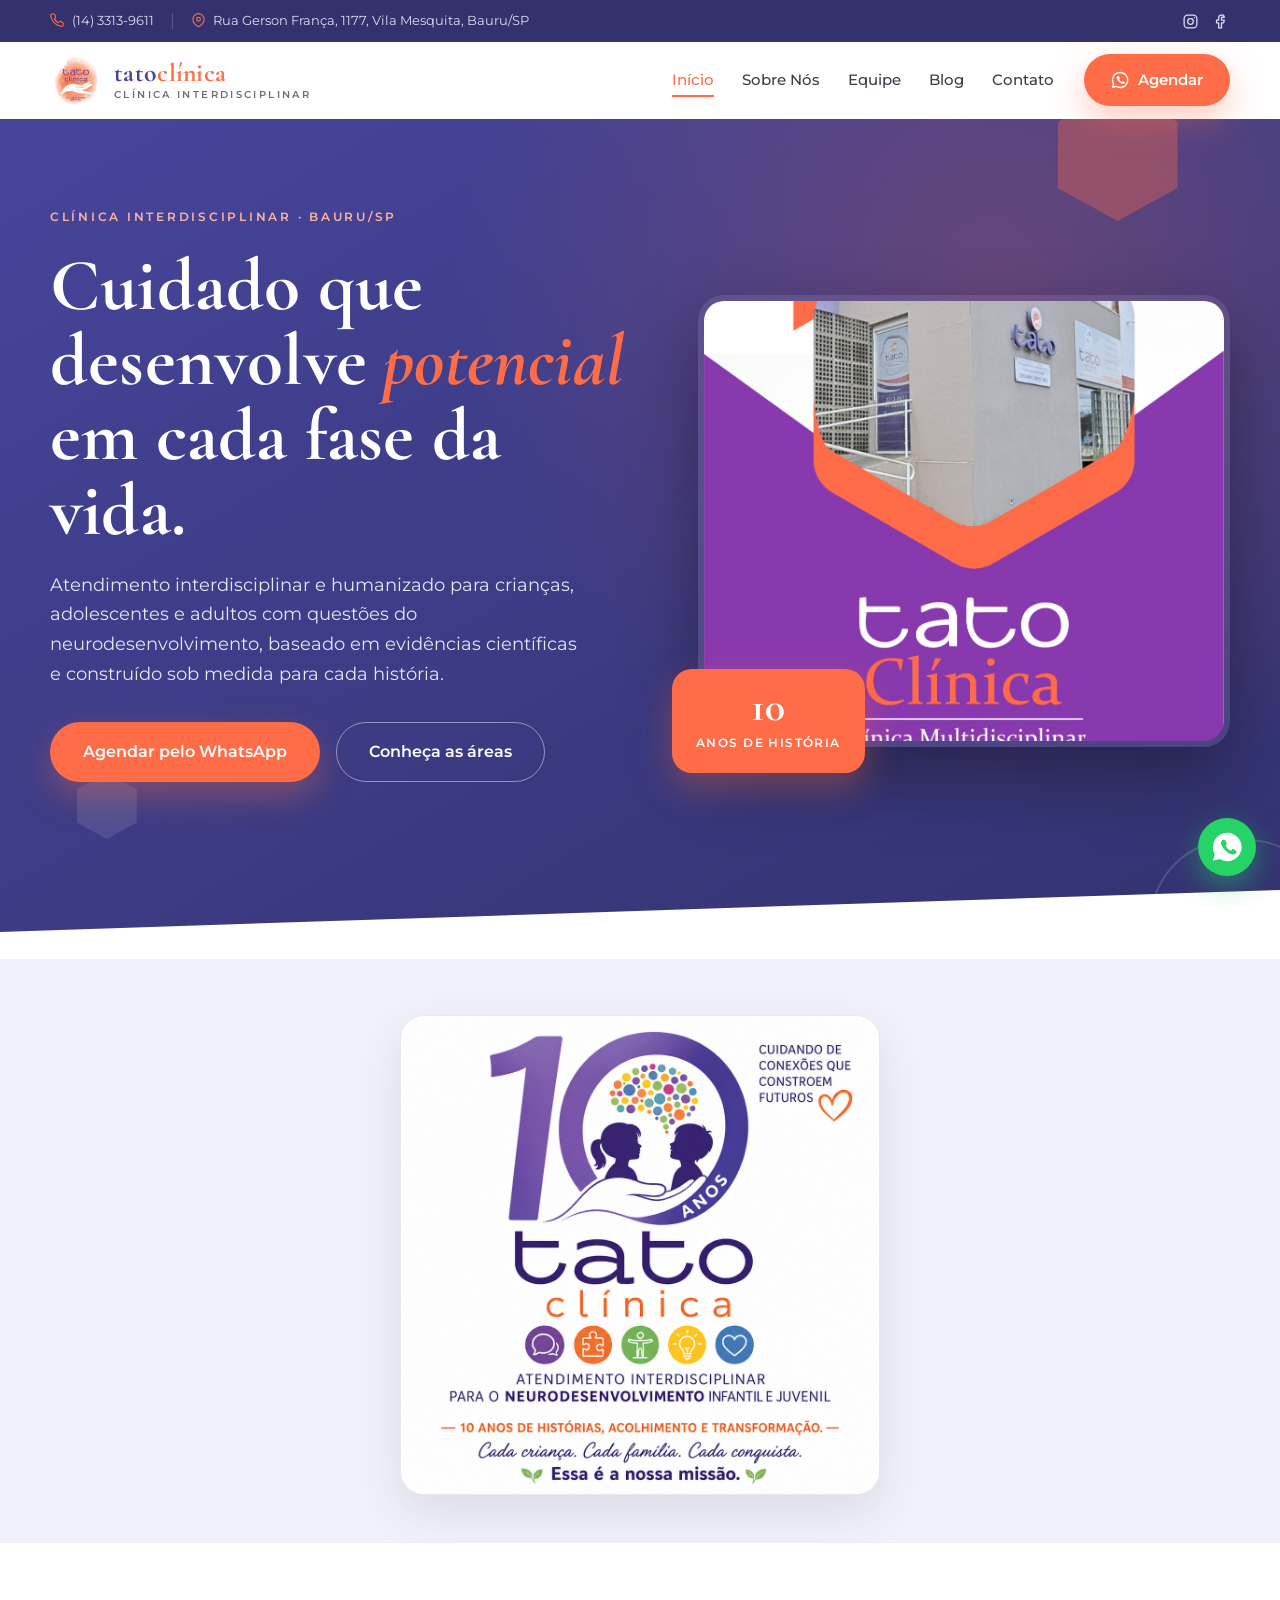
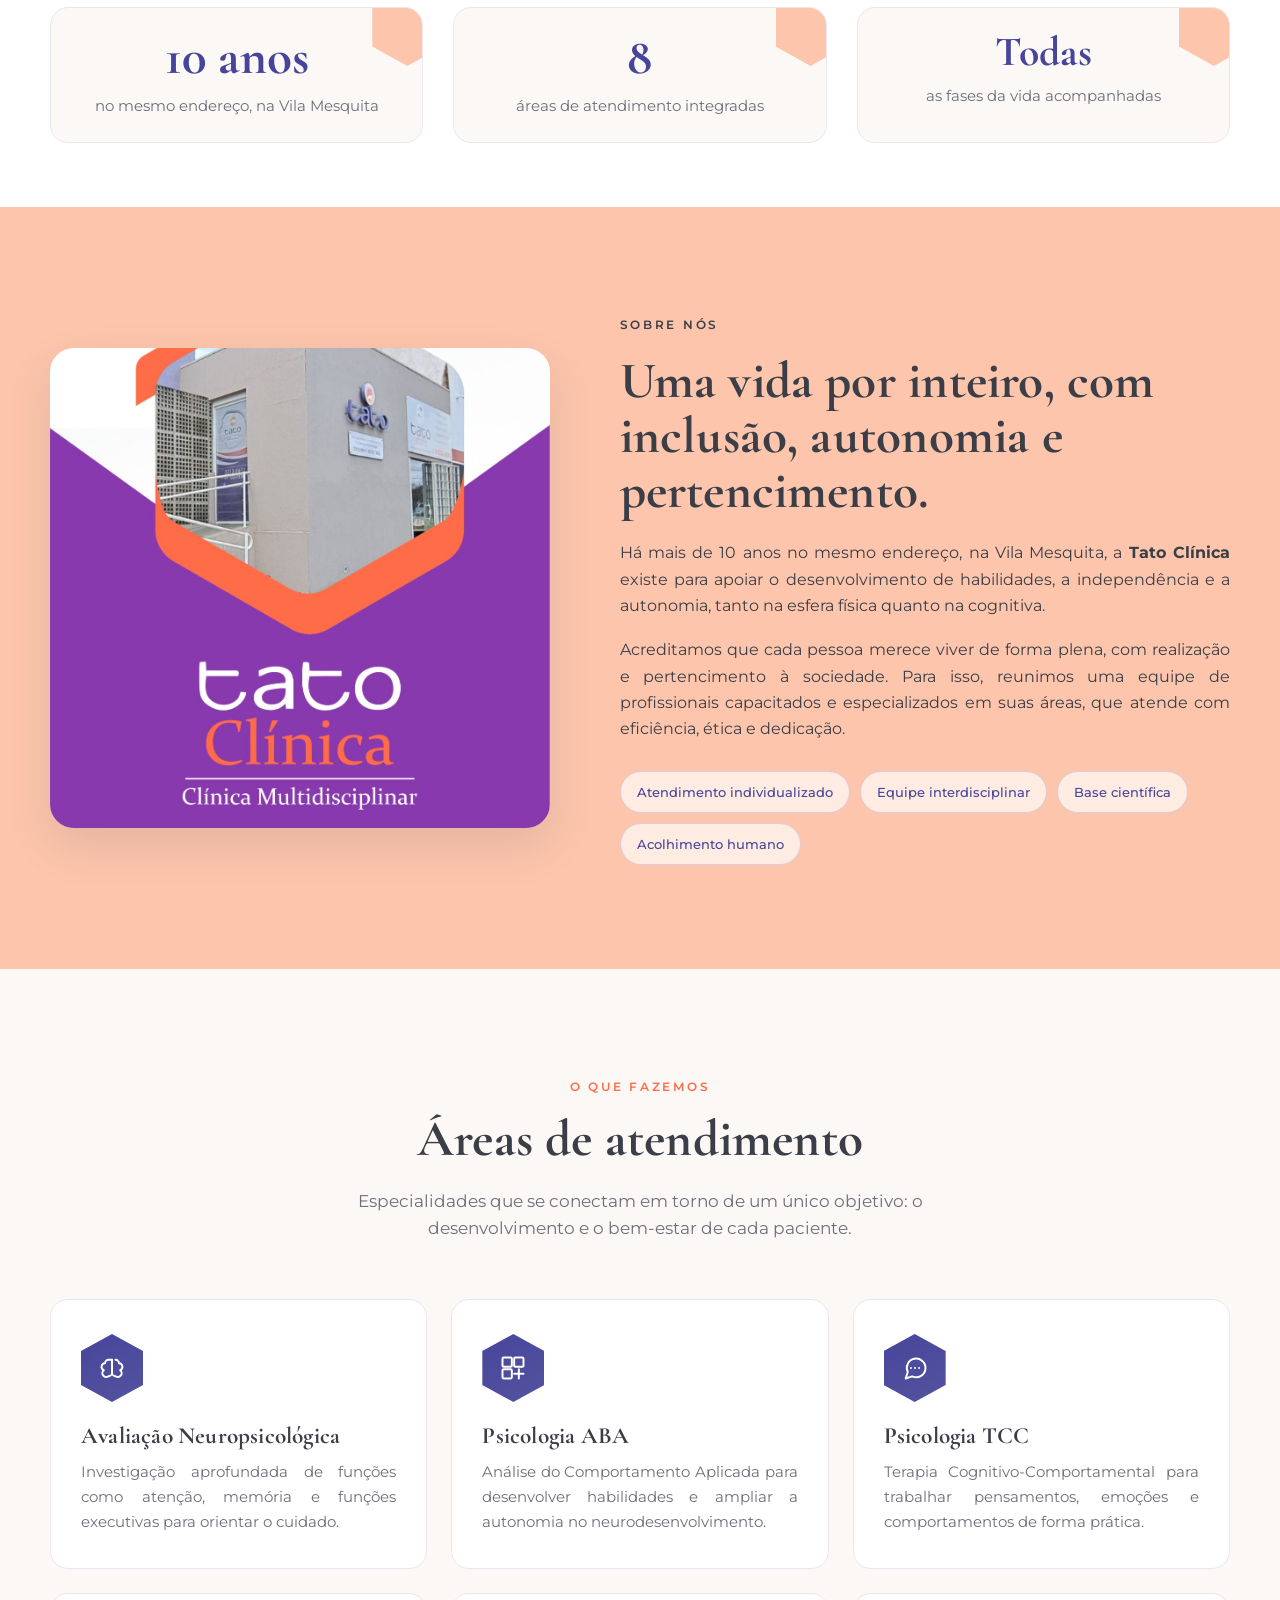
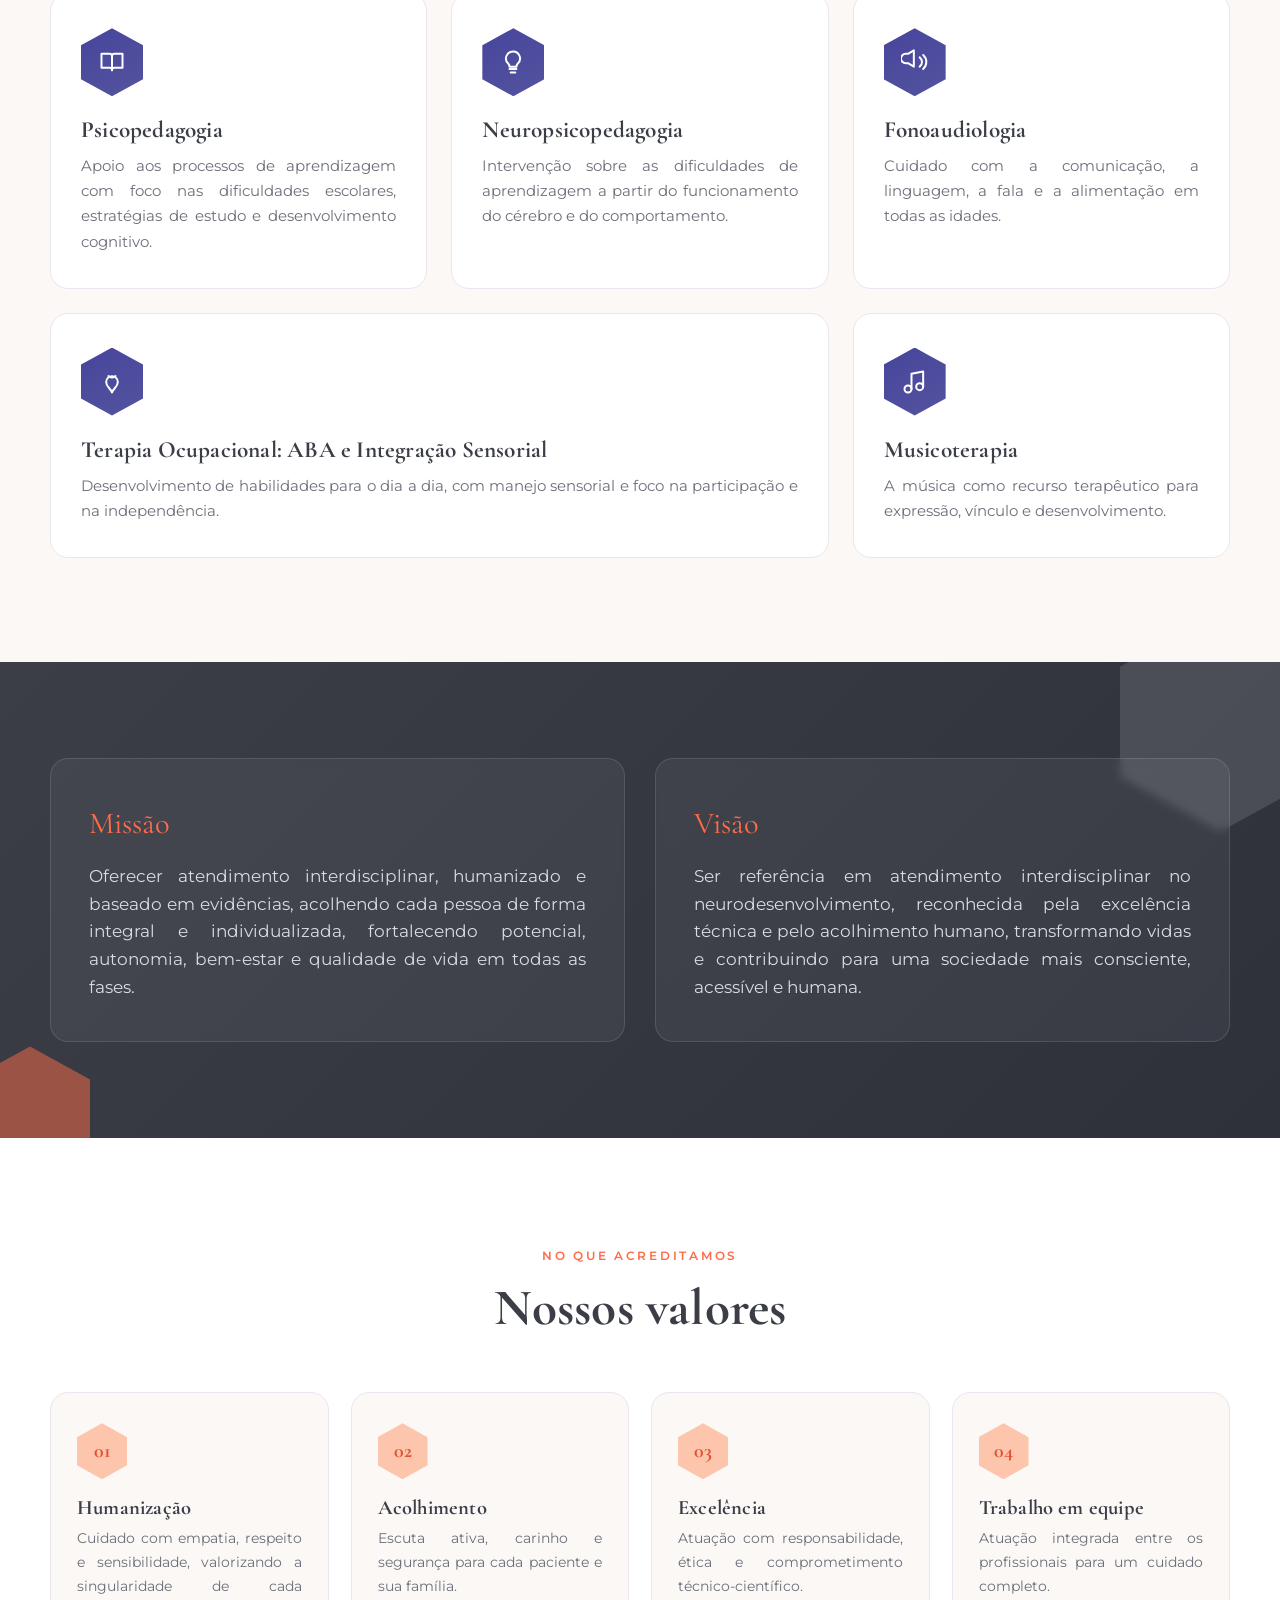
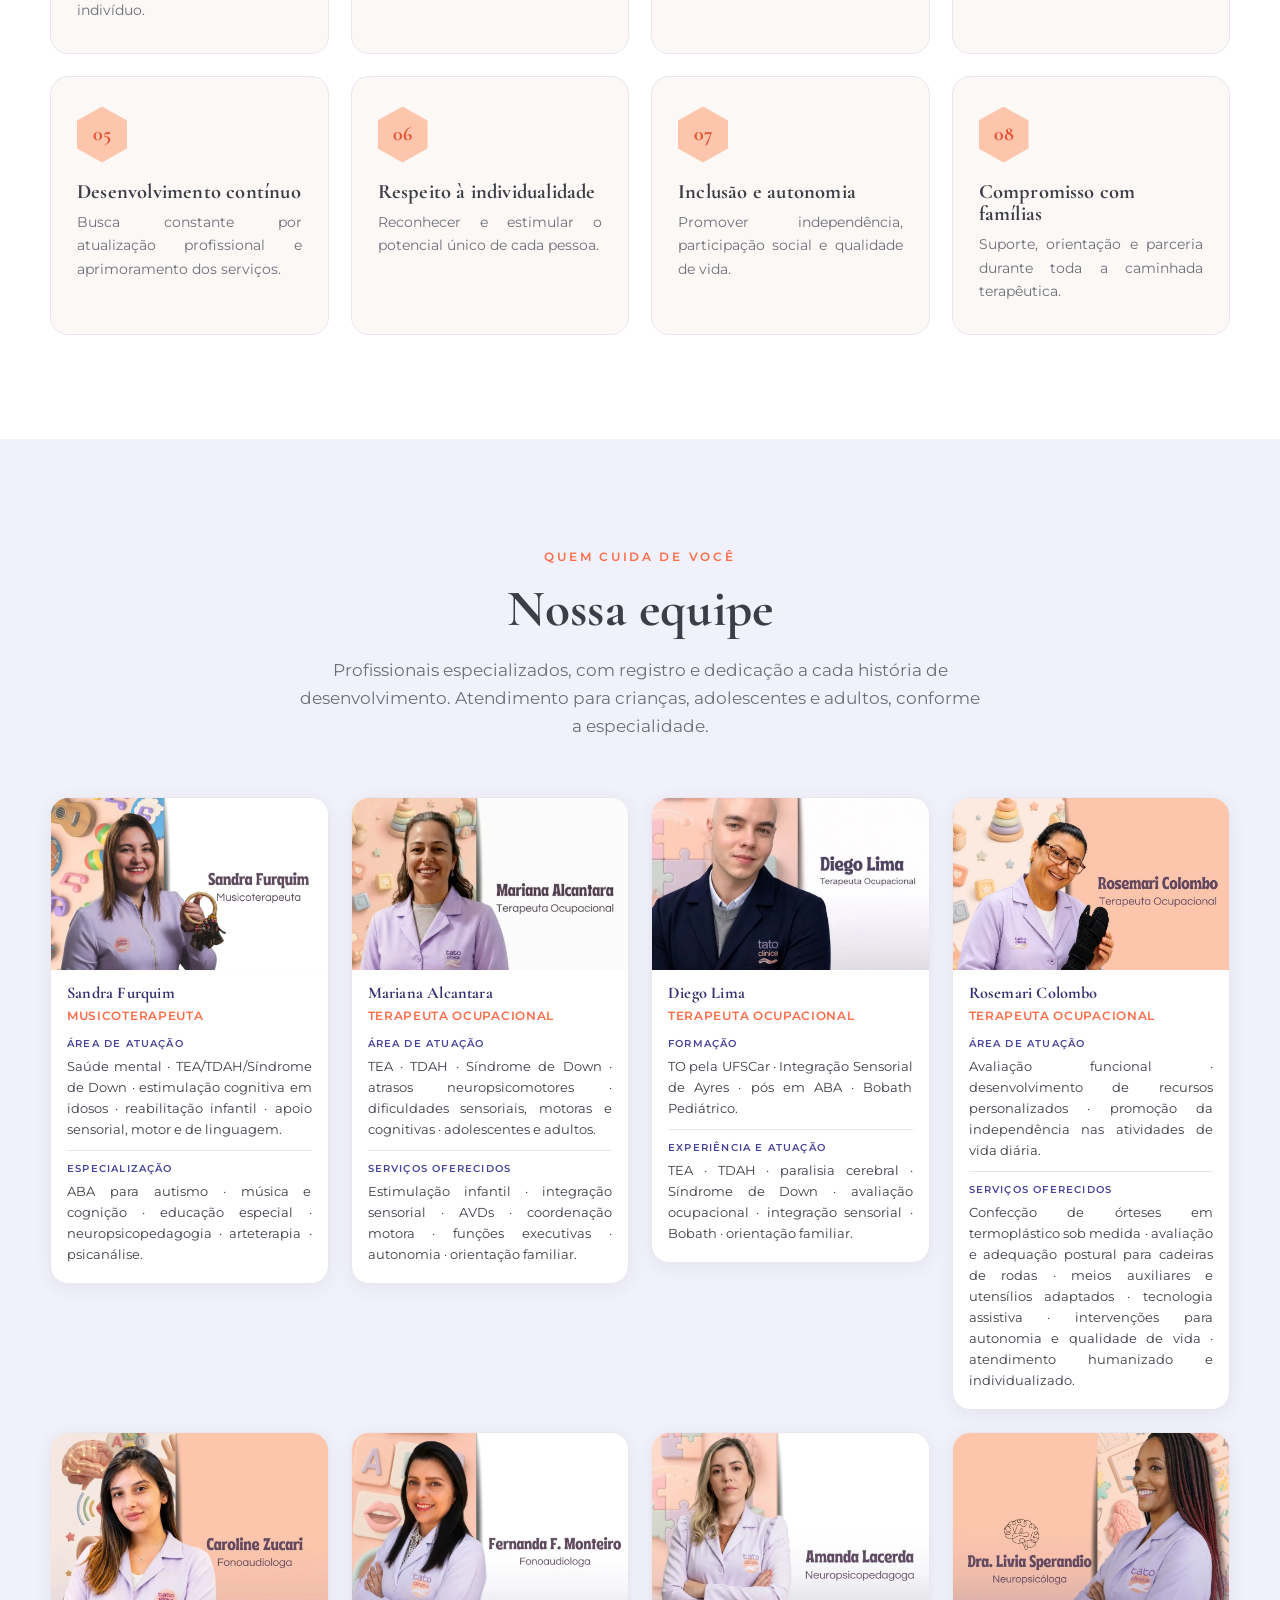
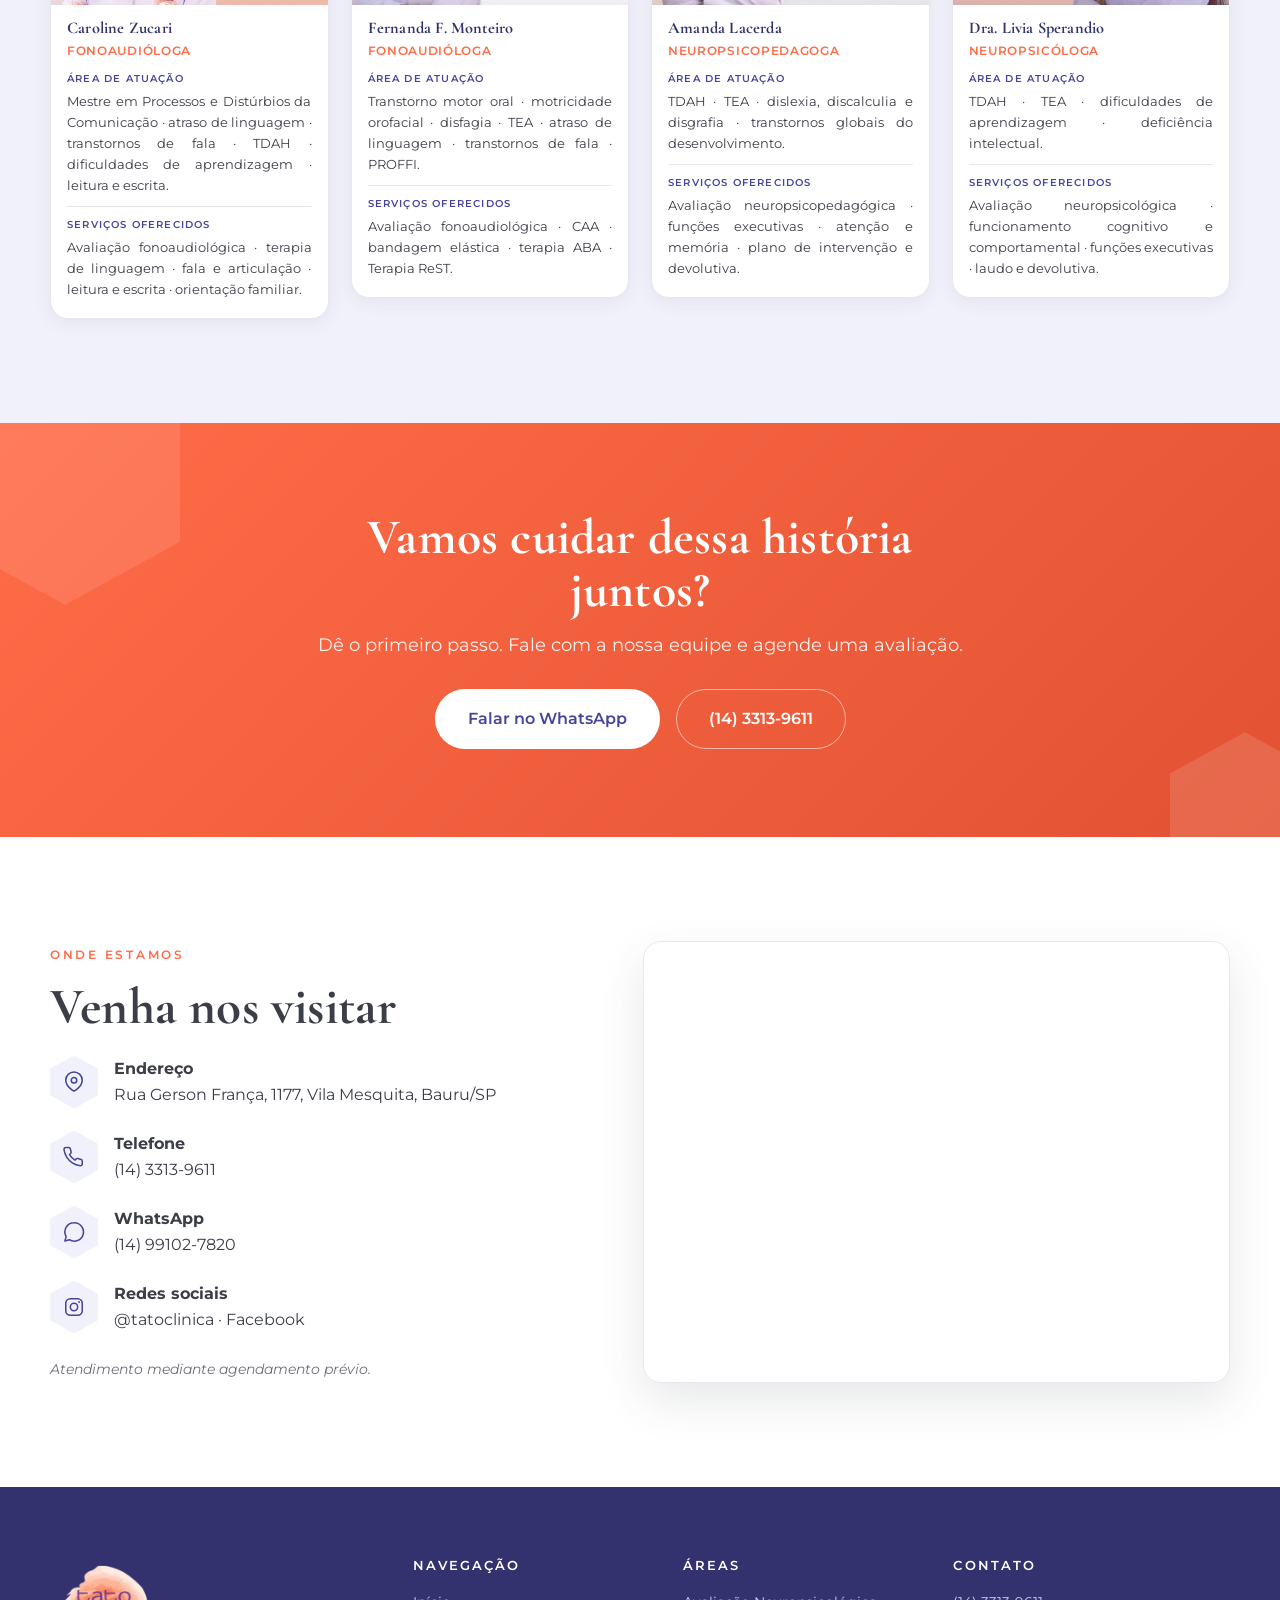
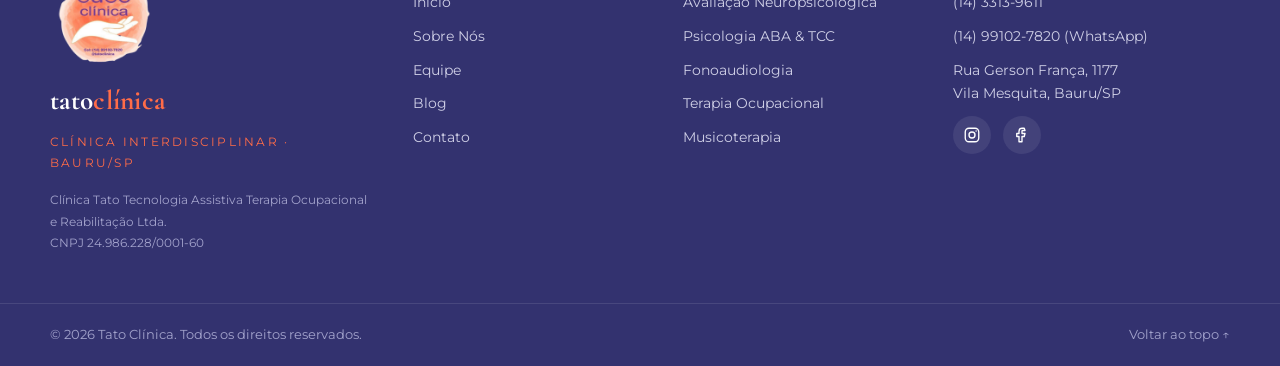
==== commit 62b76a08: "feat: adiciona Rosemari Colombo à equipe e corrige telefone fixo Inclui card da nova terapeuta ocupa" ====
--- a/index.html
+++ b/index.html
@@ -27,7 +27,7 @@
     <div class="container topbar__inner">
       <span class="topbar__item">
         <svg class="ic" viewBox="0 0 24 24" aria-hidden="true"><path d="M21 16.5v3a2 2 0 0 1-2.2 2 19.8 19.8 0 0 1-8.6-3.1 19.5 19.5 0 0 1-6-6A19.8 19.8 0 0 1 1.1 3.8 2 2 0 0 1 3.1 1.6h3a2 2 0 0 1 2 1.7c.1 1 .4 1.9.7 2.8a2 2 0 0 1-.5 2.1L7.1 9.4a16 16 0 0 0 6 6l1.2-1.2a2 2 0 0 1 2.1-.5c.9.3 1.8.6 2.8.7a2 2 0 0 1 1.7 2Z"/></svg>
-        (14) 3213-9611
+        (14) 3313-9611
       </span>
       <span class="topbar__divider" aria-hidden="true"></span>
       <span class="topbar__item">
@@ -356,6 +356,21 @@
           <article class="member member--showcase" data-reveal>
             <div class="member__visual">
               <picture>
+                <source srcset="assets/img/rosemari-colombo-equipe-tatoclinica.webp" type="image/webp">
+                <img src="assets/img/rosemari-colombo-equipe-tatoclinica.jpg" alt="Rosemari Colombo, terapeuta ocupacional na Tato Clínica" loading="lazy" width="400" height="400">
+              </picture>
+            </div>
+            <div class="member__body">
+              <h3>Rosemari Colombo</h3>
+              <p class="member__role">Terapeuta Ocupacional</p>
+              <p class="member__summary"><strong>Área de atuação</strong> Avaliação funcional · desenvolvimento de recursos personalizados · promoção da independência nas atividades de vida diária.</p>
+              <p class="member__summary"><strong>Serviços oferecidos</strong> Confecção de órteses em termoplástico sob medida · avaliação e adequação postural para cadeiras de rodas · meios auxiliares e utensílios adaptados · tecnologia assistiva · intervenções para autonomia e qualidade de vida · atendimento humanizado e individualizado.</p>
+            </div>
+          </article>
+
+          <article class="member member--showcase" data-reveal>
+            <div class="member__visual">
+              <picture>
                 <source srcset="assets/img/caroline-zucari-equipe-tatoclinica.webp" type="image/webp">
                 <img src="assets/img/caroline-zucari-equipe-tatoclinica.jpg" alt="Caroline Zucari, fonoaudióloga na Tato Clínica" loading="lazy" width="400" height="400">
               </picture>
@@ -424,7 +439,7 @@
         <p>Dê o primeiro passo. Fale com a nossa equipe e agende uma avaliação.</p>
         <div class="cta-band__actions">
           <a class="btn btn--white btn--lg" href="https://wa.me/5514991027820?text=Ol%C3%A1!%20Gostaria%20de%20agendar%20uma%20avalia%C3%A7%C3%A3o%20na%20Tato%20Cl%C3%ADnica." target="_blank" rel="noopener">Falar no WhatsApp</a>
-          <a class="btn btn--outline-light btn--lg" href="tel:+551432139611">(14) 3213-9611</a>
+          <a class="btn btn--outline-light btn--lg" href="tel:+551433139611">(14) 3313-9611</a>
         </div>
       </div>
     </section>
@@ -443,7 +458,7 @@
             </li>
             <li data-reveal>
               <span class="contact__ic"><svg viewBox="0 0 24 24"><path d="M21 16.5v3a2 2 0 0 1-2.2 2 19.8 19.8 0 0 1-8.6-3.1 19.5 19.5 0 0 1-6-6A19.8 19.8 0 0 1 1.1 3.8 2 2 0 0 1 3.1 1.6h3a2 2 0 0 1 2 1.7c.1 1 .4 1.9.7 2.8a2 2 0 0 1-.5 2.1L7.1 9.4a16 16 0 0 0 6 6l1.2-1.2a2 2 0 0 1 2.1-.5c.9.3 1.8.6 2.8.7a2 2 0 0 1 1.7 2Z"/></svg></span>
-              <div><strong>Telefone</strong><br><a href="tel:+551432139611">(14) 3213-9611</a></div>
+              <div><strong>Telefone</strong><br><a href="tel:+551433139611">(14) 3313-9611</a></div>
             </li>
             <li data-reveal>
               <span class="contact__ic"><svg viewBox="0 0 24 24"><path d="M12 2a10 10 0 0 0-8.6 15l-1.3 4.7 4.8-1.3A10 10 0 1 0 12 2Z"/></svg></span>
@@ -498,7 +513,7 @@
 
       <div class="footer__col footer__contact">
         <h4>Contato</h4>
-        <a href="tel:+551432139611">(14) 3213-9611</a>
+        <a href="tel:+551433139611">(14) 3313-9611</a>
         <a href="https://wa.me/5514991027820" target="_blank" rel="noopener">(14) 99102-7820 (WhatsApp)</a>
         <span>Rua Gerson França, 1177<br>Vila Mesquita, Bauru/SP</span>
         <div class="footer__social">
